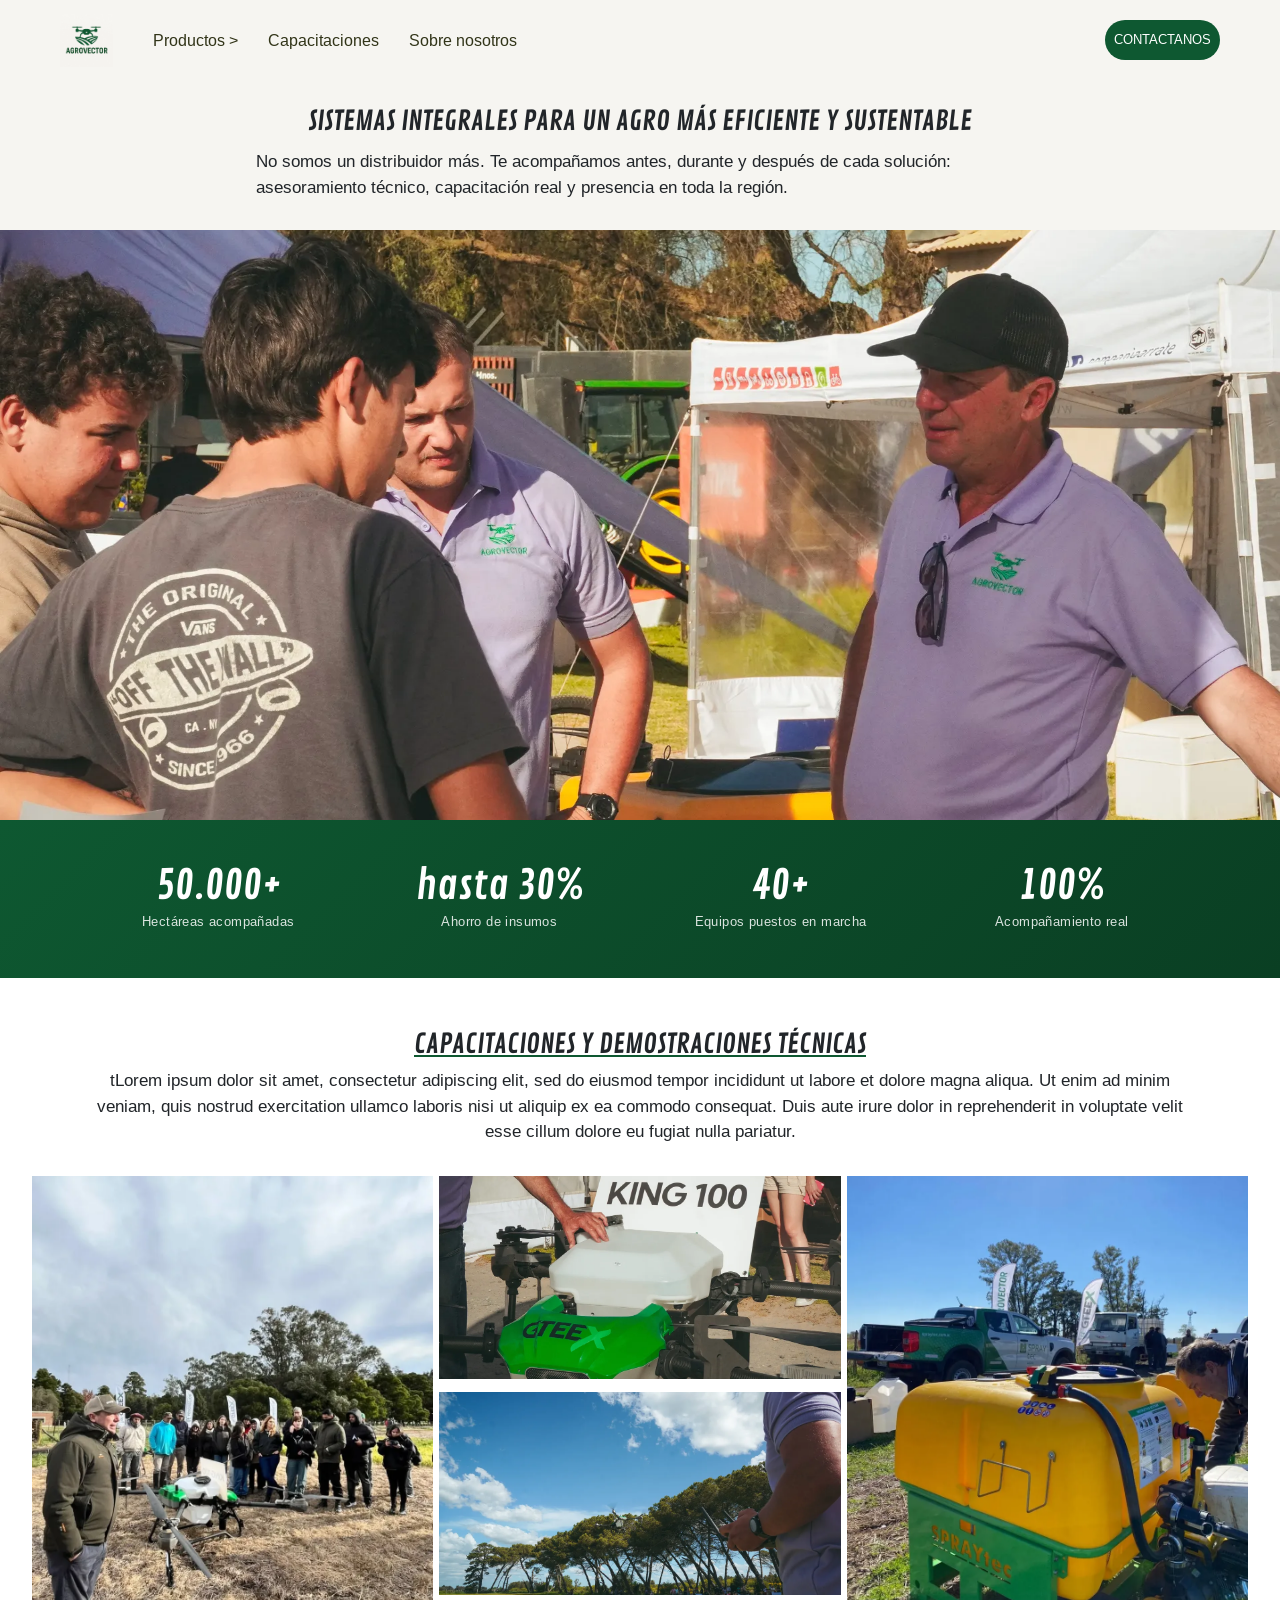
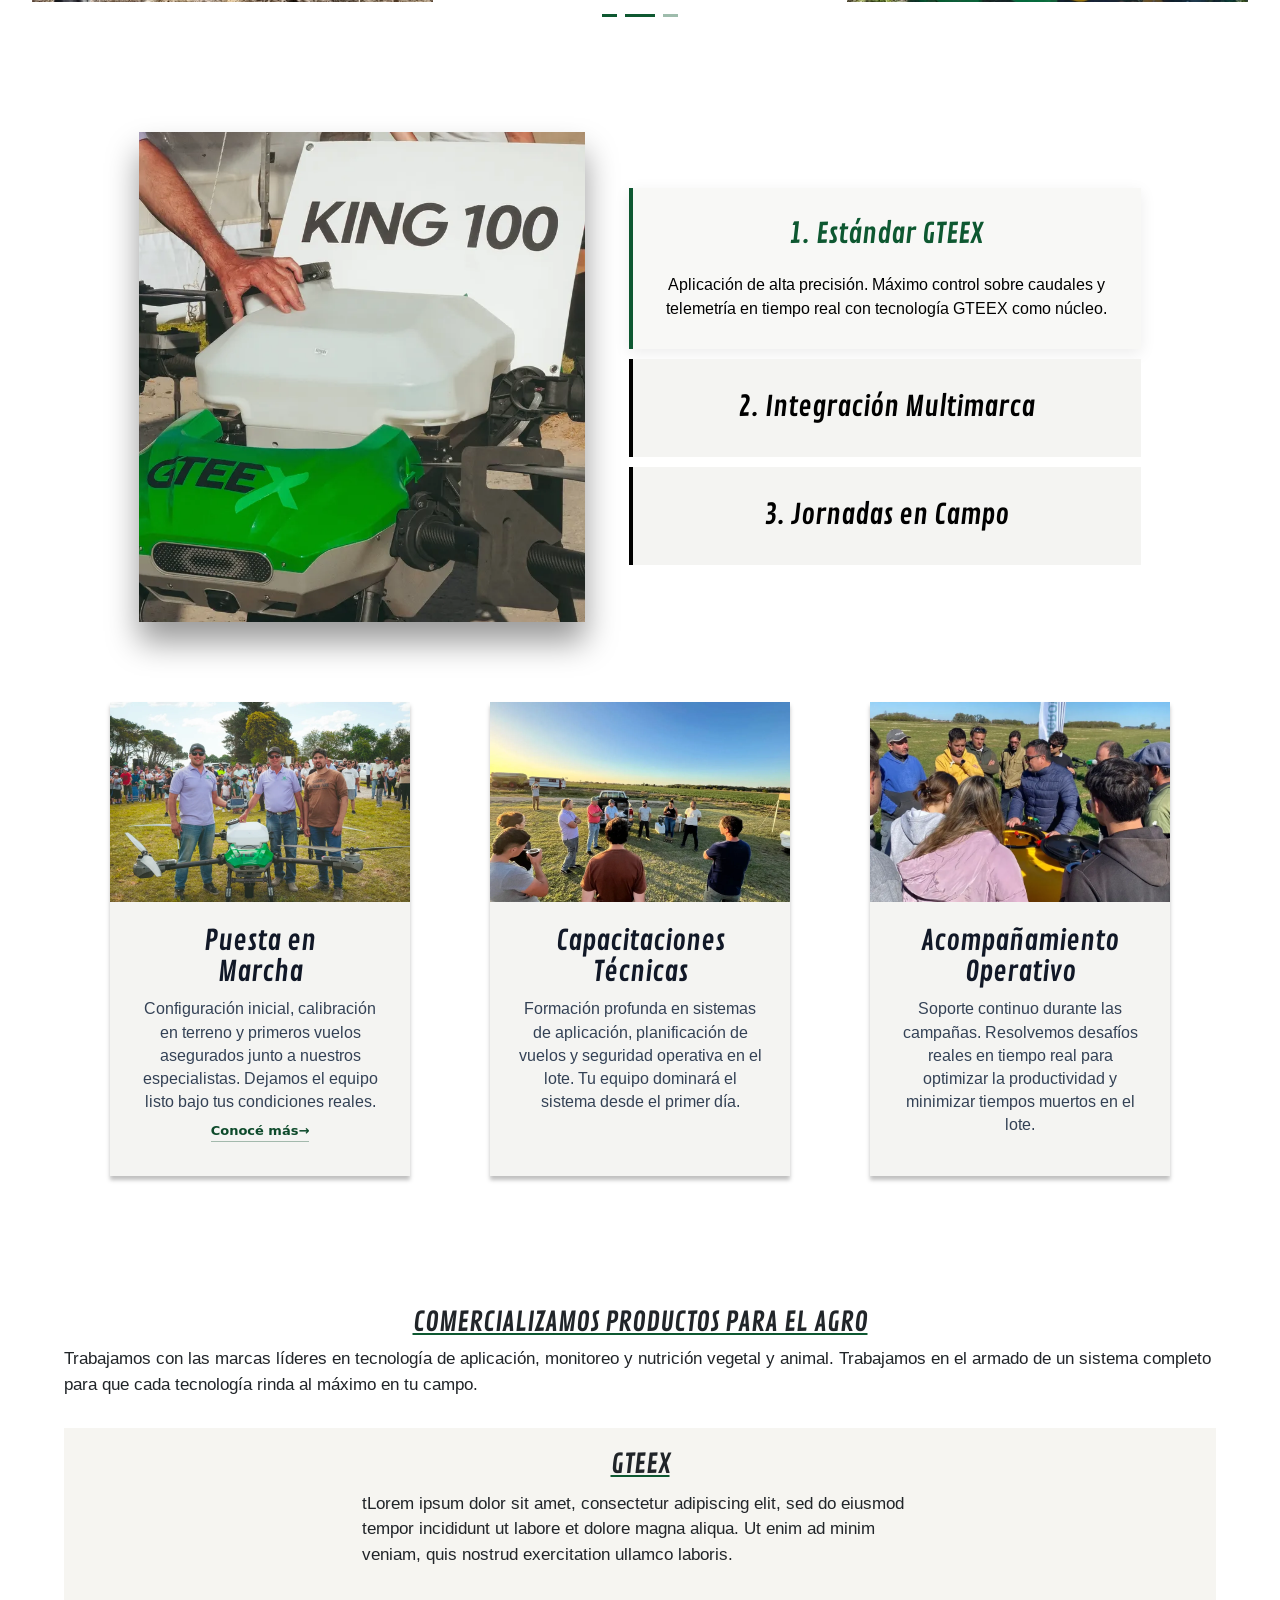
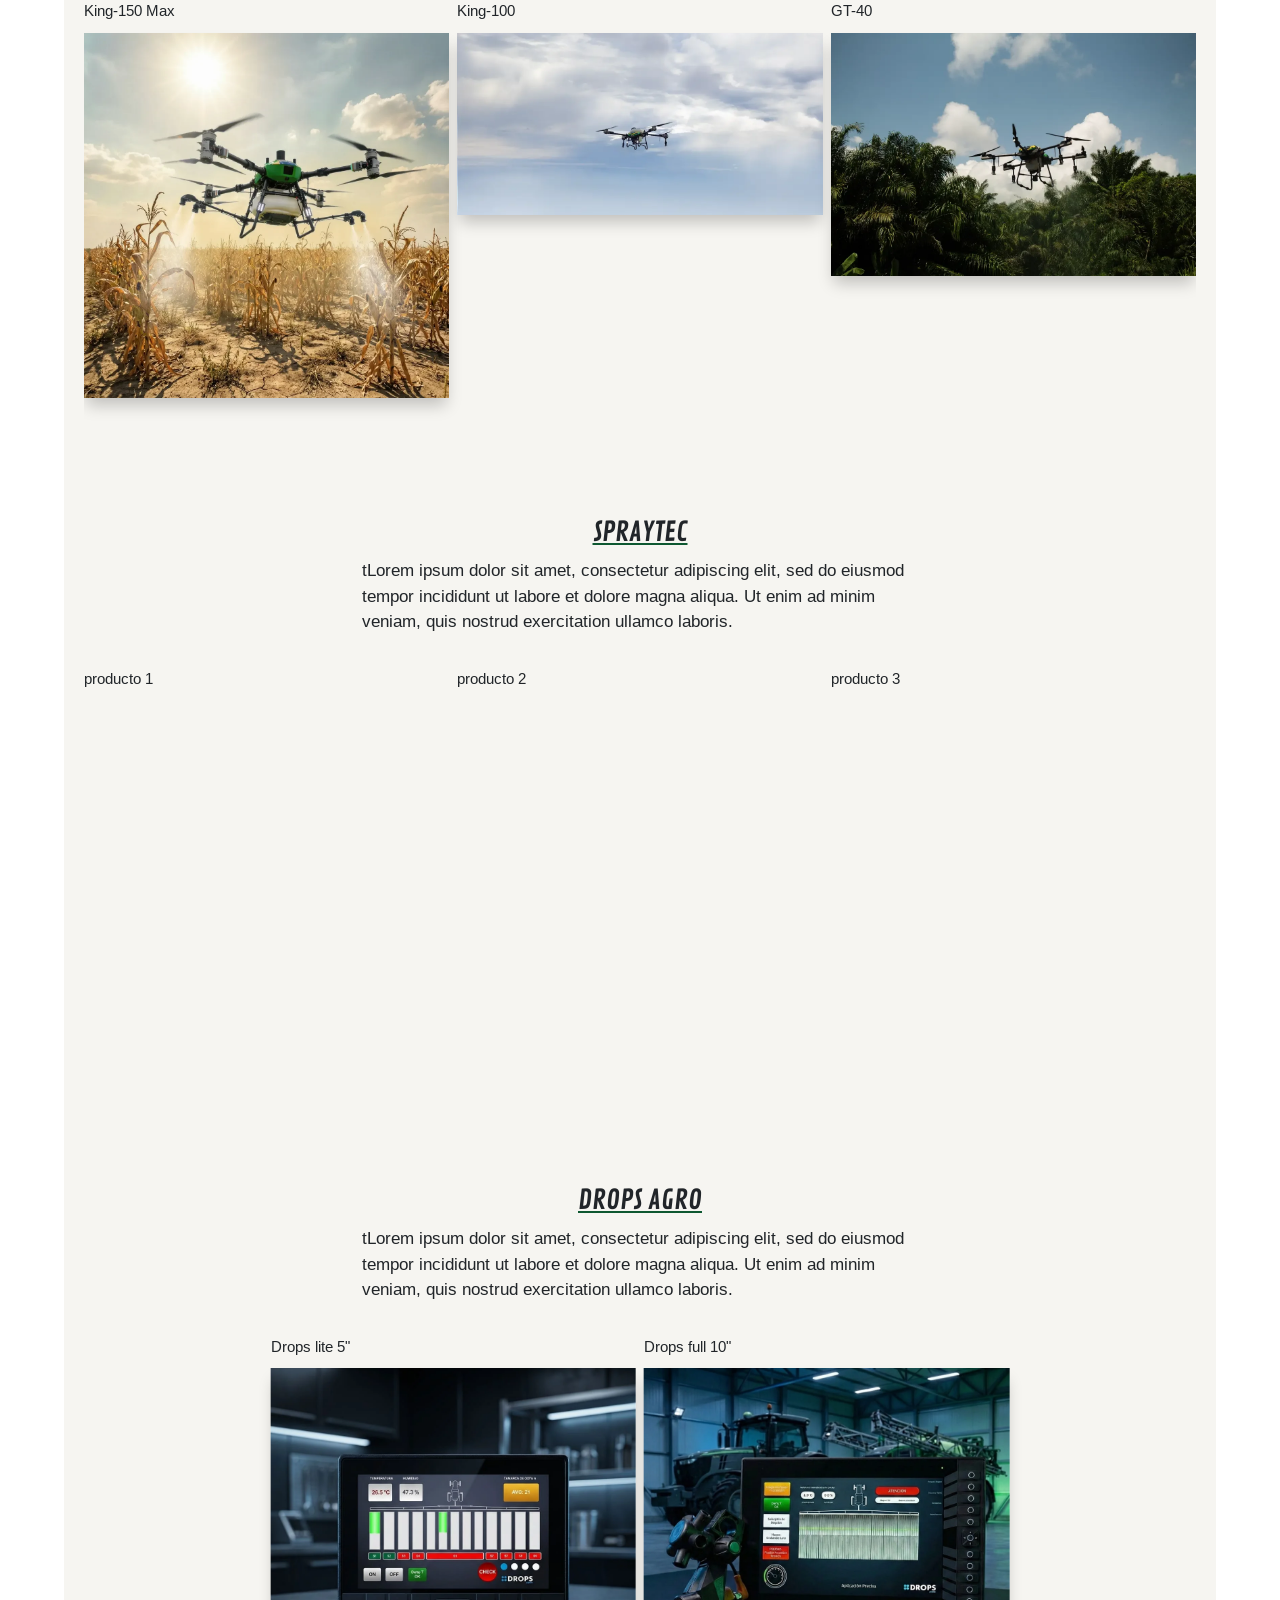
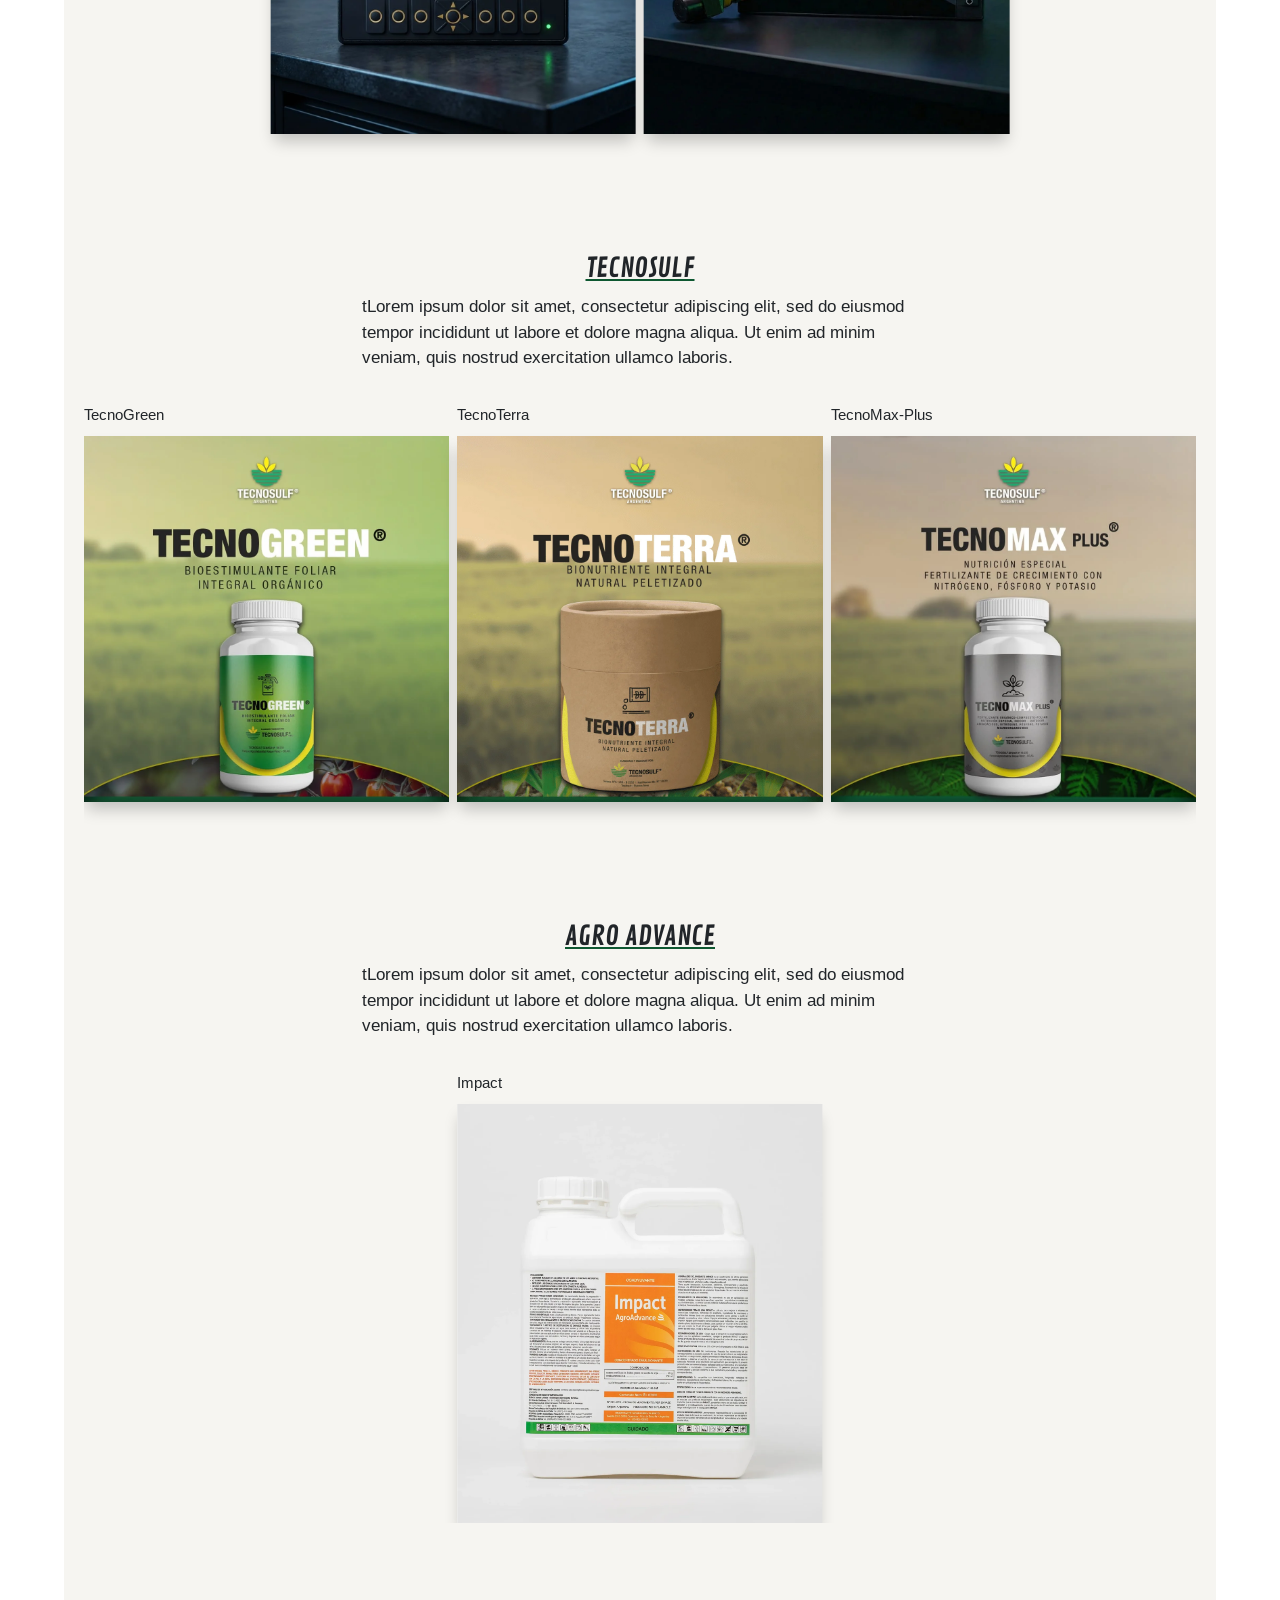
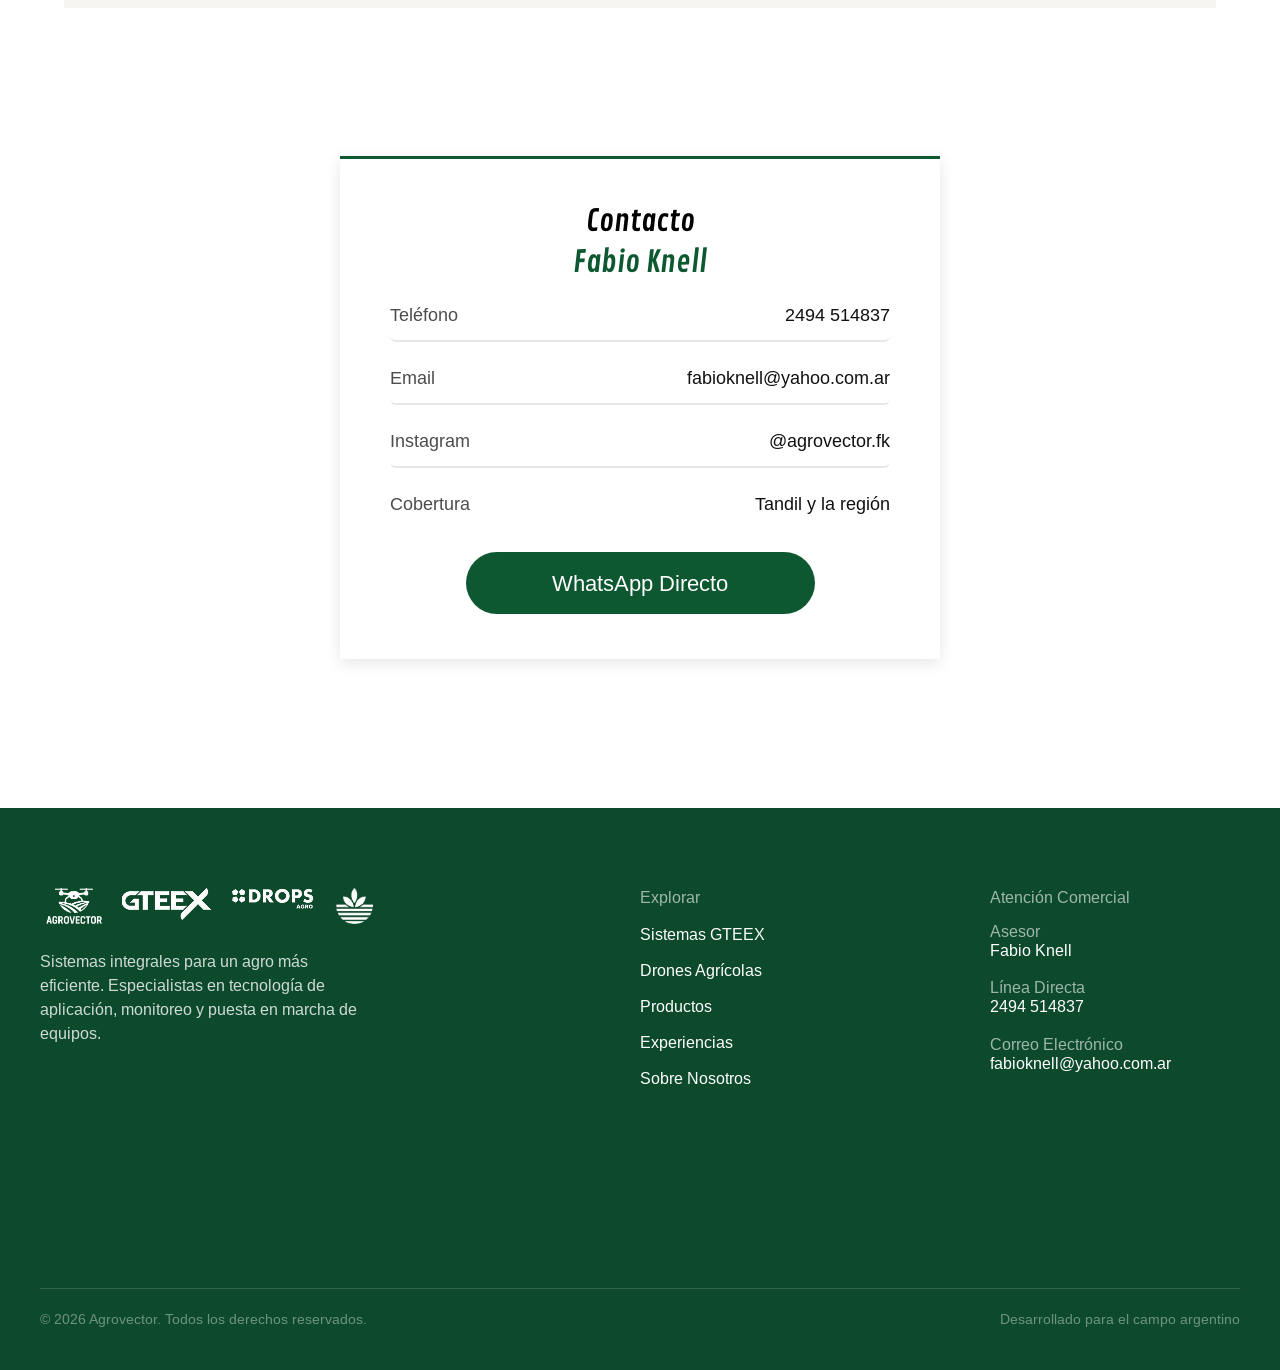
==== index.html @ 7a3d3acf "agrego estadisticas en el main y boton para volver hacia el principio" ====
<!DOCTYPE html>
<html lang="es">
<head>
    <meta charset="UTF-8">
    <meta name="viewport" content="width=device-width, initial-scale=1.0">
    <title>Agrovector | Sistemas integrales para el agro — Tandil</title>
    <meta name="description" content="Agrovector: sistemas integrales para un agro más eficiente. Tecnología de aplicación, monitoreo, capacitaciones y puesta en marcha. Tandil y la región.">
    <meta property="og:title" content="Agrovector | Sistemas integrales para el agro">
    <meta property="og:description" content="Tecnología de aplicación, monitoreo, capacitaciones y puesta en marcha de equipos. Tandil y la región.">
    <meta property="og:type" content="website">
    <meta property="og:url" content="https://agrovector.com.ar/">
    <meta property="og:image" content="https://agrovector.com.ar/assets/img/og-logo.webp">
    <meta property="og:locale" content="es_AR">
    <meta name="theme-color" content="#0E5831">
    <link rel="icon" type="image/x-icon" href="assets/img/favicon.ico">
    <link rel="apple-touch-icon" href="assets/img/apple-touch-icon.png">
    <script type="application/ld+json">
    {
      "@context": "https://schema.org",
      "@type": "LocalBusiness",
      "name": "Agrovector",
      "description": "Sistemas integrales para un agro más eficiente: tecnología de aplicación, monitoreo, capacitaciones y puesta en marcha de equipos.",
      "telephone": "+54 2494 514837",
      "email": "fabioknell@yahoo.com.ar",
      "areaServed": "Tandil y la región",
      "url": "https://agrovector.com.ar/",
      "image": "https://agrovector.com.ar/assets/img/og-logo.webp",
      "sameAs": ["https://www.instagram.com/agrovector.fk"]
    }
    </script>
    <link rel="preconnect" href="https://fonts.googleapis.com">
    <link rel="preconnect" href="https://fonts.gstatic.com" crossorigin="anonymous">
    <link href="https://fonts.googleapis.com/css2?family=Arimo:wght@400;600;700&family=Contrail+One&display=swap" rel="stylesheet">
    <link href="https://cdn.jsdelivr.net/npm/bootstrap@5.3.8/dist/css/bootstrap.min.css" rel="stylesheet" integrity="sha384-sRIl4kxILFvY47J16cr9ZwB07vP4J8+LH7qKQnuqkuIAvNWLzeN8tE5YBujZqJLB" crossorigin="anonymous">
    <link rel="stylesheet" href="https://cdn.jsdelivr.net/npm/swiper@11/swiper-bundle.min.css" />
    <link rel="stylesheet" href="assets/css/style.css">
    <link rel="preload" as="image" href="assets/img/hero-dron-campo.webp">
</head>
<body>
    <div class="main-container">
        <header>
            <nav class="navbar">
                <button class="menu-desplegable" aria-label="Abrir menú" aria-expanded="false">
                    ☰
                </button>

                <div class="logo">
                    <img class="logo" src="assets/img/logo-agrovector.webp"  alt="Logo Agrovector">
                </div>
             
                <ul class="nav-links">
                
                    <img class="logo" src="assets/img/logo-agrovector.webp" alt="Logo Agrovector">
                    
                    <li class="item-submenu">
                        <a href="#all-products" class="link-toggle">Productos <span class="chevron">&gt;</span></a>
                        
                        <ul class="submenu">
                            <li><a href="#gteex">GTEEX</a></li>
                            <li><a href="#spraytec">SPRAYTEC</a></li>
                            <li><a href="#dropsagro">DROPSAGRO</a></li>
                            <li><a href="#tecnosulf">TECNOSULF</a></li>
                            <li><a href="#agroadvance">AGROADVANCE</a></li>
                        </ul>
                    </li>

                    <li><a href="#capacitaciones">Capacitaciones</a></li>
                    <li><a href="#sobre-nosotros">Sobre nosotros</a></li>

                    <button class="mobile-contact-btn"><a href="#contacto">CONTACTANOS</a></button>
                </ul>

                <button class="desktop-contact-btn"><a href="#contacto">CONTACTANOS</a></button>
            </nav>
        </header>
        <div class="main-info-container">
            <div class="main-text-container">
                <h1>SISTEMAS INTEGRALES PARA UN AGRO MÁS EFICIENTE Y SUSTENTABLE</h1>
                <p>No somos un distribuidor más. Te acompañamos antes, durante
                    y después de cada solución: asesoramiento técnico,
                    capacitación real y presencia en toda la región.
                </p>
            </div>
            <div class="main-img-container">
                
                <img src="assets/img/hero-dron-campo.webp" fetchpriority="high"  alt="Tecnología de aplicación Agrovector en el campo">
            </div>
        </div>

        <!-- SECCION ESTADISTICAS -->
        <div class="stats-section">
            <div class="stat-item">
                <span class="stat-numero" data-contador="50000" data-sufijo="+">0</span>
                <span class="stat-label">Hectáreas acompañadas</span>
            </div>
            <div class="stat-item">
                <span class="stat-numero" data-contador="30" data-prefijo="hasta " data-sufijo="%">0</span>
                <span class="stat-label">Ahorro de insumos</span>
            </div>
            <div class="stat-item">
                <span class="stat-numero" data-contador="40" data-sufijo="+">0</span>
                <span class="stat-label">Equipos puestos en marcha</span>
            </div>
            <div class="stat-item">
                <span class="stat-numero" data-contador="100" data-sufijo="%">0</span>
                <span class="stat-label">Acompañamiento real</span>
            </div>
        </div>

        <div id="capacitaciones" class="capacitaciones-container">
            <div class="capacitaciones-text-container">
                <h2 class="underline">CAPACITACIONES Y DEMOSTRACIONES TÉCNICAS</h2>
                <p>
                    tLorem ipsum dolor sit amet, consectetur adipiscing
                    elit, sed do eiusmod tempor incididunt
                    ut labore et dolore magna aliqua.
                    Ut enim ad minim veniam, quis nostrud exercitation
                    ullamco laboris nisi ut aliquip ex ea commodo
                    consequat. Duis aute irure dolor in reprehenderit in
                    voluptate velit esse cillum dolore eu fugiat nulla
                    pariatur.
                </p>
            </div>
            <div class="carrousel-img-container swiper">
                <div class="swiper-wrapper">
                    <div class="swiper-slide" id="slide1">
                        <img class="big-img1" src="assets/img/capacitaciones/capacitacion-01.webp" loading="lazy" alt="Capacitación Agrovector — foto 1">
                        <img class="small-img1" src="assets/img/capacitaciones/capacitacion-02.webp" loading="lazy" alt="Capacitación Agrovector — foto 2">
                        <img class="small-img2" src="assets/img/capacitaciones/capacitacion-03.webp" loading="lazy" alt="Capacitación Agrovector — foto 3">
                        <img class="big-img2" src="assets/img/capacitaciones/capacitacion-04.webp" loading="lazy" alt="Capacitación Agrovector — foto 4">
                    </div>
                    <div class="swiper-slide" id="slide2">
                        <img class="big-img1" src="assets/img/capacitaciones/capacitacion-05.webp" loading="lazy" alt="Capacitación Agrovector — foto 5">
                        <img class="small-img1" src="assets/img/capacitaciones/capacitacion-06.webp" loading="lazy" alt="Capacitación Agrovector — foto 6">
                        <img class="small-img2" src="assets/img/capacitaciones/capacitacion-07.webp" loading="lazy" alt="Capacitación Agrovector — foto 7">
                        <img class="big-img2" src="assets/img/capacitaciones/capacitacion-08.webp" loading="lazy" alt="Capacitación Agrovector — foto 8">
                    </div>
                    <div class="swiper-slide" id="slide3">
                        <img class="big-img1" src="assets/img/capacitaciones/capacitacion-13.webp" loading="lazy" alt="Capacitación Agrovector — foto 13">
                        <img class="small-img1" src="assets/img/galeria-09.webp" loading="lazy" alt="galeria 09">
                        <img class="small-img2" src="assets/img/capacitaciones/capacitacion-11.webp" loading="lazy" alt="Capacitación Agrovector — foto 9">
                        <img class="big-img2" src="assets/img/capacitaciones/capacitacion-12.webp" loading="lazy" alt="Capacitación Agrovector — foto 10">
                    </div>
                </div>

                <div class="swiper-pagination"></div>
            </div>
        </div>

 <!-- SECCION  INTERACTIVA  -->

</div>
    <div class="interactive-container">
        
        <div class="image-showcase">
            <img src="assets/img/capacitaciones/capacitacion-06.webp" loading="lazy" alt="GTEEX" class="showcase-img active" id="img-0">
            <img src="assets/img/capacitaciones/integracion-multimarca.webp" loading="lazy" alt="Multimarca" class="showcase-img" id="img-1">
            <img src="assets/img/capacitaciones/capacitacion-07.webp" loading="lazy" alt="Capacitación" class="showcase-img" id="img-2">
        </div>

        <div class="content-list">
            
            <div class="list-item active" data-index="0">
                <h3>1. Estándar GTEEX</h3>
                <p>Aplicación de alta precisión. Máximo control sobre caudales y telemetría en tiempo real con tecnología GTEEX como núcleo.</p>
            </div>
            
            <div class="list-item" data-index="1">
                <h3>2. Integración Multimarca</h3>
                <p>Nuestra metodología es extensible. Optimizamos y ponemos en marcha los equipos que ya forman parte de tu inventario agrícola.</p>
            </div>
            
            <div class="list-item" data-index="2">
                <h3>3. Jornadas en Campo</h3>
                <p>Entrenamiento operativo in-situ. Preparamos a tu equipo en planificación de misiones y protocolos de seguridad.</p>
            </div>
            
        </div>
    </div>


 <!-- SECCION  SERVICIOS CARDS -->
<div class="servicios-wrapper">
    <div class="slider-container">
        
        <div class="slider-track" id="track">
            
            <article class="card-servicio">
                <div class="card-img-wrapper">
                    <img src="assets/img/capacitaciones/capacitacion-03.webp" loading="lazy"alt="Puesta en Marcha">
                </div>
                <div class="card-body">
                    <h3>Puesta en<br>Marcha</h3>
                    <p>Configuración inicial, calibración en terreno y primeros vuelos asegurados junto a nuestros especialistas. Dejamos el equipo listo bajo tus condiciones reales.</p>
                    <a href="resultados.html" class="mas-info">Conocé más</a>
                </div>
            </article>

            <article class="card-servicio">
                <div class="card-img-wrapper">
                    <img src="assets/img/capacitaciones/capacitacion-11.webp" loading="lazy" alt="Capacitaciones Técnicas">
                </div>
                <div class="card-body">
                    <h3>Capacitaciones<br>Técnicas</h3>
                    <p>Formación profunda en sistemas de aplicación, planificación de vuelos y seguridad operativa en el lote. Tu equipo dominará el sistema desde el primer día.</p>
                    <a href="resultados.html" class="mas-info mas-info--placeholder" aria-hidden="true" tabindex="-1">&nbsp;</a>
                </div>
            </article>

            <article class="card-servicio">
                <div class="card-img-wrapper">
                    <img src="assets/img/capacitaciones/acompanamiento-operativo.webp" loading="lazy" alt="Acompañamiento Operativo">
                </div>
                <div class="card-body">
                    <h3>Acompañamiento<br>Operativo</h3>
                    <p>Soporte continuo durante las campañas. Resolvemos desafíos reales en tiempo real para optimizar la productividad y minimizar tiempos muertos en el lote.</p>
                    <a href="resultados.html" class="mas-info mas-info--placeholder" aria-hidden="true" tabindex="-1">&nbsp;</a>
                </div>
            </article>

        </div>
    </div>

    
    <div class="slider-controls">
        <button class="slider-btn btn-prev" aria-label="Anterior">
         
            <svg width="10" height="16" viewBox="0 0 10 16" fill="none" xmlns="http://www.w3.org/2000/svg">
                <path d="M8.5 15L1.5 8L8.5 1" stroke="currentColor" stroke-width="2.5" stroke-linecap="round" stroke-linejoin="round"/>
            </svg>
        </button>
        
        <div class="slider-pagination">
            <span class="dot active" data-index="0"></span>
            <span class="dot" data-index="1"></span>
            <span class="dot" data-index="2"></span>
        </div>

        <button class="slider-btn btn-next" aria-label="Siguiente">
            
            <svg width="10" height="16" viewBox="0 0 10 16" fill="none" xmlns="http://www.w3.org/2000/svg">
                <path d="M1.5 1L8.5 8L1.5 15" stroke="currentColor" stroke-width="2.5" stroke-linecap="round" stroke-linejoin="round"/>
            </svg>
        </button>
    </div>
</div>

 <!-- SECCION  PRODUCTOS -->
        <div id="all-products" class="products-container">
            <div class="products-main-text">
                <h2 class="underline">COMERCIALIZAMOS PRODUCTOS PARA EL AGRO</h2>
                <p>
                    Trabajamos con las marcas líderes en tecnología de aplicación, monitoreo y nutrición vegetal y animal. 
                    Trabajamos en el armado de un sistema completo para que cada tecnología rinda al máximo en tu campo.
                </p>
            </div>
            <div class="products-main-info">
    
                    <!-- GTEEX -->
                    <div class="product-info" id="gteex">
                        <div class="brand-text">
                            <h2 class="underline">GTEEX</h2>
                            <p>
                                tLorem ipsum dolor sit amet, consectetur adipiscing elit, 
                                sed do eiusmod tempor incididunt ut labore et dolore magna aliqua. 
                                Ut enim ad minim veniam, quis nostrud exercitation ullamco laboris.
                            </p>
                        </div>

                        <!-- Agregamos "swiper" al contenedor principal -->
                        <div class="productos-grid swiper">
                            <!-- Capa OBLIGATORIA de Swiper -->
                            <div class="swiper-wrapper">
                                <!-- Agregamos "swiper-slide" a cada item tuyo -->
                                <div class="producto-item swiper-slide">
                                    <span class="product-name">King-150 Max</span>
                                    <img src="assets/img/king-150-max.webp" loading="lazy" alt="King 150 Max">
                                </div>
                                <div class="producto-item swiper-slide">
                                    <span class="product-name">King-100</span>
                                    <img src="assets/img/king-100.webp" loading="lazy" alt="King 100">
                                </div>
                                <div class="producto-item swiper-slide">
                                    <span class="product-name">GT-40</span>
                                    <img src="assets/img/gteex-gt40.webp" loading="lazy"  alt="GT 40">
                                </div>
                            </div>
                        </div>
                    </div>

                    <!-- SPRAYTEC -->
                    <div class="product-info" id="spraytec">
                        <div class="brand-text">
                            <h2 class="underline">SPRAYTEC</h2>
                            <p>
                                tLorem ipsum dolor sit amet, consectetur adipiscing elit, 
                                sed do eiusmod tempor incididunt ut labore et dolore magna aliqua. 
                                Ut enim ad minim veniam, quis nostrud exercitation ullamco laboris.
                            </p>
                        </div>

                        <div class="productos-grid swiper">
                            <div class="swiper-wrapper">
                                <div class="producto-item swiper-slide">
                                    <span class="product-name">producto 1</span>
                                    <img src="" loading="lazy" alt="">
                                </div>
                                <div class="producto-item swiper-slide">
                                    <span class="product-name">producto 2</span>
                                    <img src="" loading="lazy"  alt="">
                                </div>
                                <div class="producto-item swiper-slide">
                                    <span class="product-name">producto 3</span>
                                    <img src="" loading="lazy" alt="">
                                </div>
                            </div>
                        </div>
                    </div>

                    <!-- DROPS AGRO -->
                    <div class="product-info" id="dropsagro">
                        <div class="brand-text">
                            <h2 class="underline">DROPS AGRO</h2>
                            <p>
                                tLorem ipsum dolor sit amet, consectetur adipiscing elit, 
                                sed do eiusmod tempor incididunt ut labore et dolore magna aliqua. 
                                Ut enim ad minim veniam, quis nostrud exercitation ullamco laboris.
                            </p>
                        </div>

                        <div class="productos-grid swiper">
                            <div class="swiper-wrapper">
                                <div class="producto-item swiper-slide">
                                    <span class="product-name">Drops lite 5"</span>
                                    <img src="assets/img/drops-lite.webp" loading="lazy" alt="Dron Drops lite 5 pulgadas">
                                </div>
                                <div class="producto-item swiper-slide">
                                    <span class="product-name">Drops full 10"</span>
                                    <img src="assets/img/drops-full.webp" loading="lazy" alt="Dron Drops full 10 pulgadas">
                                </div>
                            </div>
                        </div>
                    </div>

                    <!-- TECNOSULF (Este al tener 5 se va a deslizar solo) -->
                    <div class="product-info" id="tecnosulf">
                        <div class="brand-text">
                            <h2 class="underline">TECNOSULF</h2>
                            <p>
                                tLorem ipsum dolor sit amet, consectetur adipiscing elit, 
                                sed do eiusmod tempor incididunt ut labore et dolore magna aliqua. 
                                Ut enim ad minim veniam, quis nostrud exercitation ullamco laboris.
                            </p>
                        </div>

                        <div class="productos-grid swiper">
                            <div class="swiper-wrapper">
                                <div class="producto-item swiper-slide">
                                    <span class="product-name">TecnoGreen</span>
                                    <img src="assets/img/tecno-green.webp" loading="lazy" alt="Producto TecnoGreen">
                                </div>
                                <div class="producto-item swiper-slide">
                                    <span class="product-name">TecnoTerra</span>
                                    <img src="assets/img/tecno-tierra.webp" loading="lazy" alt="Producto TecnoTerra">
                                </div>
                                <div class="producto-item swiper-slide">
                                    <span class="product-name">TecnoMax-Plus</span>
                                    <img src="assets/img/tecno-max-plus.webp" loading="lazy" alt="Producto TecnoMax Plus">
                                </div>
                                <div class="producto-item swiper-slide">
                                    <span class="product-name">TecnoPonia</span>
                                    <img src="assets/img/tecno-ponia.webp" loading="lazy" alt="Producto TecnoPonia">
                                </div>
                                <div class="producto-item swiper-slide">
                                    <span class="product-name">TecnoDiet</span>
                                    <img src="assets/img/tecno-diet.webp" loading="lazy" alt="Producto TecnoDiet">
                                </div>
                            </div>
                        </div>
                    </div>

                    <!-- AGRO ADVANCE -->
                    <div class="product-info" id="agroadvance">
                        <div class="brand-text">
                            <h2 class="underline">AGRO ADVANCE</h2>
                            <p>
                                tLorem ipsum dolor sit amet, consectetur adipiscing elit, 
                                sed do eiusmod tempor incididunt ut labore et dolore magna aliqua. 
                                Ut enim ad minim veniam, quis nostrud exercitation ullamco laboris.
                            </p>
                        </div>

                        <div class="productos-grid swiper">
                            <div class="swiper-wrapper">
                                <div class="producto-item swiper-slide">
                                    <span class="product-name">Impact</span>
                                    <img src="assets/img/dron-impacto.webp" loading="lazy" alt="Producto Impact">
                                </div>
                            </div>
                        </div>
                    </div>
                </div>
            </div>
        </div>

    </div>

 <!-- SECCION  CONTACTO -->
<div class="contacto-wrapper" id="contacto">
    <article class="card-contacto">
        
        <!-- Encabezado -->
        <div class="contacto-header">
            <h2>Contacto</h2>
            <h3>Fabio Knell</h3>
        </div>

        <!-- Lista de datos -->
        <div class="contacto-body">
            <div class="contacto-row">
                <span class="contacto-label">Teléfono</span>
                <span class="contacto-valor">2494 514837</span>
            </div>
            
            <div class="contacto-row">
                <span class="contacto-label">Email</span>
                <span class="contacto-valor">fabioknell@yahoo.com.ar</span>
            </div>
            
            <div class="contacto-row">
                <span class="contacto-label">Instagram</span>
                <span class="contacto-valor">@agrovector.fk</span>
            </div>
            
            <div class="contacto-row">
                <span class="contacto-label">Cobertura</span>
                <span class="contacto-valor">Tandil y la región</span>
            </div>
        </div>

        <a href="https://wa.me/5492494514837?text=Hola%20Fabio,%20me%20comunico%20desde%20la%20web%20para%20hacer%20una%20consulta." 
           target="_blank" 
           rel="noopener noreferrer" 
           class="btn-whatsapp">
           WhatsApp Directo
        </a>

    </article>
</div>

 <!-- SECCION FOOTER -->
<footer class="footer-profesional">
    <div class="footer-grid"> 
      
      <!-- Bloque 1: Marca Institucional -->
       <div class="footer-brand">
            
            <div class="brand-logos">
                <!-- Logos con sus clases individuales -->
                <img src="assets/img/logo-agrovector-blanco.webp" alt="Agrovector" class="logo-principal">
                <a href="https://gteex.com.ar" target="_blank" rel="noopener noreferrer" aria-label="Sitio web de GTEEX">
                    <img src="assets/img/logo-gteex.webp" loading="lazy" alt="GTEEX" class="logo-gteex">
                </a>
                <a href="https://www.drops-agro.com/" target="_blank" rel="noopener noreferrer" aria-label="Sitio web de Drops Agro">
                    <img src="assets/img/logo-drops.webp" loading="lazy" alt="Drops Agro" class="logo-drops">
                </a>
                <a href="https://tecnosulfargentina.com/" target="_blank" rel="noopener noreferrer" aria-label="Sitio web de Tecnosulf">
                    <img src="assets/img/logo-tecnosulf.webp" loading="lazy" alt="Logo Hoja" class="logo-hoja">
                </a>
            </div>

            <p>Sistemas integrales para un agro más eficiente. Especialistas en tecnología de aplicación, monitoreo y puesta en marcha de equipos.</p>
        </div>

        <!-- Bloque 2: Navegación -->
        <div class="footer-col">
            <h4>Explorar</h4>
            <ul>
                <li><a href="#">Sistemas GTEEX</a></li>
                <li><a href="#">Drones Agrícolas</a></li>
                <li><a href="#">Productos</a></li>
                <li><a href="#">Experiencias</a></li>
                <li><a href="#">Sobre Nosotros</a></li>
            </ul>
        </div>

        <!-- Bloque 3: Contacto -->
        <div class="footer-col">
            <h4>Atención Comercial</h4>
            
            <div class="contacto-info">
                <div class="contacto-item">
                    <span class="label">Asesor</span>
                    <span class="valor">Fabio Knell</span>
                </div>
                <div class="contacto-item">
                    <span class="label">Línea Directa</span>
                    <span class="valor">2494 514837</span>
                </div>
                <div class="contacto-item">
                    <span class="label">Correo Electrónico</span>
                    <a href="mailto:fabioknell@yahoo.com.ar" class="contacto-link">fabioknell@yahoo.com.ar</a>
                </div>
            </div>
        </div>

    </div>
    
    <div class="footer-bottom">
        <span>© 2026 Agrovector. Todos los derechos reservados.</span>
        <span>Desarrollado para el campo argentino</span>
    </div>
</footer>

    <script src="https://cdn.jsdelivr.net/npm/swiper@11/swiper-bundle.min.js" defer></script>
    <script src="assets/js/main.js" defer></script>

    <button class="volver-arriba" id="volver-arriba" aria-label="Volver arriba">
        <svg width="18" height="18" viewBox="0 0 24 24" fill="none" stroke="currentColor" stroke-width="2.5" stroke-linecap="round" stroke-linejoin="round"><path d="m18 15-6-6-6 6"/></svg>
    </button>
</body>
</html>
---- assets/css/style.css ----
* {
    box-sizing: border-box;
}
body{
    text-align: left;
    margin: 0%;
}
html{
    scroll-behavior: smooth;
    scroll-padding-top: 80px;
}
header {
    position: sticky;
    top: 0;                  /* Lo suelda al techo de la pantalla */
    z-index: 1000;           /* Asegura que siempre esté por encima de las fotos al scrollear */
    background-color: #F6F5F1; /* Fondo blanco para que no se mezclen las letras */
    transition: all 0.3s ease-in-out;
}
.hidden-header{
    transform: translateY(-100%);
}
.logo{
    width: 53px;
}
.navbar {
    position: relative;
    display: flex;
    justify-content: space-between; /* Logo a la izq, hamburguesa a la der */
    align-items: center;
    padding: 0px 20px 0px 20px;
}
/* Ocultamos los links sueltos en el celular */
.nav-links {
    height: auto;
    display: none; 
}
.nav-links.activo {
    display: flex;
    flex-direction: column;
    background-color: #F6F5F1;
    position: absolute;
    top: 100%;
    left: 0;
    padding-top: 10px;
    padding-left: 20px;
    padding-right: 20px;
    padding-bottom: 30px; /* Le da un poco de aire debajo del botón CONTACTANOS */
}
.nav-links.activo li {
    padding-bottom: 10px;
    list-style: none;
}

.nav-links.activo li a {
    text-decoration: none;
    font-family: 'Arimo', sans-serif;
    font-size: 18px;
}
.submenu {
    display: none;
    flex-direction: column;
    padding: 0;
    margin-top: 15px;
    background-color: #F6F5F1;
    width: 100%;
}
.submenu li {
    padding: 12px 0;
}
.submenu li a {
    font-size: 16px;
    color: #313418;
}
/* Esta clase se la agregará el JS cuando toquen la palabra "productos" */
.item-submenu.abierto .submenu {
    display: flex;
}
.mobile-contact-btn{
    display: block;
    background-color: #0E5831;
    color: white;
    font-family: 'Arimo', sans-serif;
    font-size: 13px;
    width: 110px; 
    height: 34px;
    border: none;
    border-radius: 30px; 
    cursor: pointer;
    transition: transform 0.2s ease, box-shadow 0.2s ease;
}
.mobile-contact-btn:hover{
    transform: translateY(-2px);
    box-shadow: 0px 6px 10px rgba(14, 88, 49, 0.5);
}
/* Ocultamos el botón verde en el celular */
.desktop-contact-btn {
    display: none;
}
/* Estilo para que la hamburguesa se vea bien */
.menu-desplegable {
    background: none;
    border: none;
    font-size: 24px;
    color: black;
    cursor: pointer;
}

a {
    color: #313418;
}
h1, h2{
    font-size: 20px;
    font-family: 'Contrail One', display;
}
p{
    font-size: 15px;
    font-family: 'Arimo', display;
}
.main-info-container{
    width: 100%;
    margin: 0%;
}
.main-text-container {
    background-color: #F6F5F1;
    width: 100%;
    padding: 24px 16px 10px 16px; /* Achicamos el de abajo a 16px */
    box-sizing: border-box;
}
.main-text-container h1{
    margin-bottom: 12px;
    text-align: center;
    white-space: inherit;
}
.main-text-container p{
    margin-bottom: 5px;
}
.main-img-container {
    position: relative; 
    width: 100%;
}
button a{
    text-decoration: none;
    color: white;
    font-family: 'Arimo', sans-serif;
}
/* 2. Estilos visuales del botón para TODO tamaño de pantalla */
.btn-conoce-mas {
    display: block;
    background-color: #0E5831;
    width: 110px; 
    height: 34px;
    border: none;
    border-radius: 30px; 
    font-size: 13px;
    /* Lo posicionamos flotando sobre la imagen */
    position: absolute;
    top: 15px;    /* Un poco menos de margen que en la PC */
    right: 15px;  /* Pegadito a la derecha */
    z-index: 10;
    white-space: nowrap;
    transition: transform 0.2s ease, box-shadow 0.2s ease;
}
.btn-conoce-mas:hover{
    transform: translateY(-2px);
    box-shadow: 0px 6px 10px rgba(14, 88, 49, 0.5);
}
.main-img-container img {
    width: 100%;       /* Tope máximo: el ancho de la pantalla */
    height: 369px;     /* La altura que querés en el diseño */
    object-fit: cover; /* Recorta los bordes de la foto sin deformarla */
    display: block;    /* Saca un espacio fantasma de 4px que suele quedar abajo de las fotos */
}

/*CAPACITACIONES*/
.capacitaciones-container{
    margin: 0%;
    padding-top: 50px;
}
.capacitaciones-text-container {
    width: 87%;
    margin: 0 auto;
    padding-bottom: 15px; /* Un poco de aire antes de que arranque el carrusel */
}
.capacitaciones-text-container {
    text-align: center;
}
.underline{
    text-decoration: underline;
    text-decoration-color: #0E5831;
}
/*carrousel fotos capacitaciones*/
.carrousel-img-container {
    width: 95%;          /* Lo achicamos para que mida exactamente igual que tu texto */
    margin: 0 auto;      /* Lo centramos para que los márgenes coincidan */
    padding-bottom: 30px; /* Mantenemos el espacio de los puntitos */
}
/* Le das un alto fijo al contenedor de la grilla en mobile */
.swiper-slide {
  display: grid;
  grid-template-columns: 1fr 1fr 1fr;
  grid-template-rows: 1fr 1fr;
  gap: 6px;
  height: 173px; /* Ajustás esta altura general y el grid escala las fotos solo */
}
.swiper-slide img {
  width: 100%;
  height: 100%;
  object-fit: cover;
}
.swiper-slide .big-img1 {
  grid-column: 1;
  grid-row: 1 / 3; /* Ocupa columna 1 completa (alto total) */
}
.swiper-slide .small-img1 {
  grid-column: 2;
  grid-row: 1;     /* Columna centro, arriba */
}
.swiper-slide .small-img2 {
  grid-column: 2;
  grid-row: 2;    /* Columna centro, abajo */
}
.swiper-slide .big-img2 {
  grid-column: 3;
  grid-row: 1 / 3; /* Ocupa columna 3 completa (alto total) */
}
.swiper-slide .big-img1, 
.swiper-slide .big-img2{
    height: 173px;
}
.swiper-slide .small-img1,
.swiper-slide .small-img2{
    height: 80px;
}
.swiper-pagination-bullet {
    width: 15px;
    height: 3px;
    border-radius: 0px;
    background-color: #0E5831;
    opacity: 0.4;
    margin: 0 6px ;
    transition: all 0.3s ease;  /* Animación suave cuando cambia de slide */
}
.swiper-pagination-bullet-active {
    width: 30px;
    background-color: #0E5831;
    opacity: 1;
}

/*PRODUCTOS*/
.products-container{
    padding-top: 50px;
}
.products-main-info {
    background-color: #F6F5F1;
    width: 90%;
    margin: 0 auto; /* Esto lo centra perfecto alineado con el texto de arriba */
    height: auto;
    padding: 20px; /* Espacio interno para que las marcas no toquen los bordes */
}
.products-main-text {
    width: 90%;
    margin: 0 auto;
    padding-bottom: 15px; /* Un poco de aire antes de la caja de marcas */
}
.products-main-text h1,
.products-main-text h2{
    text-align: center;
}
/* Centra el contenedor para que quede angosto al medio */
.brand-text {
    width: 85%;
    margin: 0 auto;
    text-align: left; /* Las letras se quedan a la izquierda */
    margin-bottom: 23px; /* Espacio antes de los productos */
}
/* Centra el H1 específicamente (como en tu diseño) */
.brand-text h1,
.brand-text h2 {
    text-align: center;
    margin: 0 0 10px 0;
}

/* =========================================
   CARRUSEL DE PRODUCTOS (.productos-grid)
   ========================================= */

/* Como Swiper se encarga de ponerlos en fila, no usamos display: grid; */
.productos-grid {
    width: 100%;
    margin-bottom: 15px;
    padding-bottom: 25px;
    padding-top: 10px;
}

.producto-item img {
    width: 100%;
    height: auto; /* Mantiene tu tamaño original */
    object-fit: cover;
    box-shadow: 0px 10px 15px -3px rgba(0, 0, 0, 0.22);
    
    transition: transform 0.3s ease, box-shadow 0.3s ease;
}

/* 3. El efecto al pasar el cursor */
.producto-item img:hover {
    transform: translateY(-6px);
    box-shadow: 0px 16px 22px -4px rgba(0, 0, 0, 0.30);
}
.producto-item {
    display: flex;
    flex-direction: column;
}
.product-name {
    text-align: left;
    font-size: 13px;
    font-family: 'Arimo', sans-serif;
    margin-bottom: 4px;
    display: block; /* Para que baje la imagen */
}



/* ========================================= */
/* SECCIÓN 3 (MOBILE FIRST)          */
/* ========================================= */

.interactive-container {
    margin-top: 50px;
    width: 100%;
    display: grid;
    grid-template-columns: 1fr; 
    gap: 20px;
    padding: 0 20px; 
}
.image-showcase {
    position: relative;
    height: 280px; 
    width: 100%; 
    margin: 0 auto; 
    overflow: hidden;
    box-shadow: 0px 20px 30px 0px rgba(0, 0, 0, 0.4);
}
.showcase-img {
    position: absolute;
    inset: 0;
    width: 100%;
    height: 100%;
    object-fit: cover;
    opacity: 0;
    transition: opacity 0.4s ease-in-out, transform 0.8s ease-out;
    transform: scale(1.05);
}
.showcase-img.active {
    opacity: 1;
    transform: scale(1);
}
.content-list { 
    display: flex; 
    flex-direction: column; 
    gap: 10px; 
}
.list-item {
    padding: 15px 15px 15px 19px; 
    border-left: 4px solid #000000;
    cursor: pointer;
    transition: all 0.3s ease;
    -webkit-tap-highlight-color: transparent; 
}
.list-item h3 { 
    margin: 0 0 5px 0; 
    color: #000000; 
    transition: color 0.3s; 
    font-family: 'Contrail One', display;
    font-weight: 400; 
    font-size: 20px; 
}
.list-item p { 
    margin: 0; 
    color: #000000; 
    line-height: 1.5; 
    max-height: 0; 
    overflow: hidden; 
    opacity: 0; 
    transition: all 0.3s ease; 
    font-family: 'Arimo', sans-serif;
    font-weight: 400; 
    font-size: 14px; 
}
.list-item:hover, .list-item.active {
    border-left-color: #0E5831;
    background-color: #F6F5F1;
}
.list-item:hover h3, .list-item.active h3 { 
    color: #0E5831; 
}
.list-item:hover p, .list-item.active p { 
    max-height: 120px; 
    opacity: 1; 
    margin-top: 10px; 
    color: #000000; 
}

/* ========================================= */
/* SECCIÓN SERVICIOS (MOBILE FIRST)          */
/* ========================================= */
.servicios-wrapper {
    width: 100%;
    margin: 0;
    padding: 40px 15px; 
    display: flex;
    flex-direction: column;
    align-items: center; 
}
.slider-container {
    width: 300px; 
    max-width: 100%;
    position: relative; 
    height: 474px;     
    margin: 0; 
}
.slider-controls {
    display: flex;
    align-items: center;
    justify-content: space-between;
    width: 300px; 
    max-width: 100%; 
    height: 82px;     
    margin: 15px 0 0 0; 
}
.card-servicio {
    position: absolute;
    inset: 0;
    width: 100%;
    height: 100%;
    background-color: #f4f4f2;
    display: flex;
    flex-direction: column;
    opacity: 0;
    visibility: hidden;
    transition: opacity 0.4s ease-in-out, visibility 0.4s ease-in-out;
    box-shadow: 0px 4px 4px rgba(0, 0, 0, 0.25);
}
.card-servicio.active-card {
    opacity: 1;
    visibility: visible;
}
.card-img-wrapper {
    width: 100%;
    height: 200px; 
    overflow: hidden;
    flex-shrink: 0; /* la foto nunca se encoge: las 3 cards quedan alineadas */
}
.card-img-wrapper img {
    width: 100%;
    height: 100%;
    object-fit: cover;
}
.card-body {
    padding: 24px 25px 6px 25px;
    display: flex;
    flex-direction: column;
    align-items: center; 
    text-align: center;
}
.card-body h3 {
    font-family: 'Contrail One', display;
    font-size: 24px;
    font-weight: 400;
    color: #111827;
    margin: 0 0 10px 0;
    line-height: 1.1;
}
.card-body p {
    font-family: 'Arimo', sans-serif;
    font-size: 14px;
    color: #334155;
    line-height: 1.55;
    margin: 0;
}
/* Link "Conocé más" en su propia línea, debajo del párrafo:
   verde, negrita, subrayado sutil y flecha que se desliza al hover */
.mas-info {
    display: inline-block;
    margin-top: 8px;
    color: #0d4a2b;
    font-weight: 600;
    font-size: 13px;
    text-decoration: none;
    border-bottom: 1.5px solid rgba(13, 74, 43, 0.35);
    transition: border-color 0.2s ease, color 0.2s ease;
    white-space: nowrap;
}
.mas-info::after {
    content: ' →';
    display: inline-block;
    transition: transform 0.2s ease;
}
.mas-info:hover {
    color: #0e5831;
    border-bottom-color: #0e5831;
}
.mas-info:hover::after {
    transform: translateX(3px);
}
/* Espacio invisible reservado en las otras cards (mismo alto que el link) */
.mas-info--placeholder {
    visibility: hidden;
    pointer-events: none;
}
.slider-btn {
    width: 59px;      
    height: 38px;     
    border-radius: 20px; 
    display: flex;
    justify-content: center;
    align-items: center;
    cursor: pointer;
    transition: all 0.2s ease;
}
.btn-prev {
    background-color: #ffffff;
    border: 2px solid #0d4a2b;
    color: #0d4a2b;
}
.btn-next {
    background-color: #0d4a2b;
    border: 2px solid #0d4a2b;
    color: #ffffff;
}
.btn-prev:active, .btn-next:active {
    transform: scale(0.95);
}
.slider-pagination {
    display: flex;
    gap: 6px;
    align-items: center;
}
.dot {
    width: 19px; 
    height: 2px; 
    background-color: rgba(13, 74, 43, 0.3); 
    transition: background-color 0.3s ease, height 0.3s ease;
}
.dot.active {
    background-color: #0d4a2b; 
    height: 3px; 
}

/* ========================================= */
/* SECCIÓN CONTACTO (MOBILE FIRST)           */
/* ========================================= */
.contacto-wrapper {
    width: 100%;
    display: flex;
    justify-content: center;
    padding: 60px 15px; 
    background-image: url('../img/hero-fondo-campo.webp');
    background-size: cover; 
    background-position: center;
    background-repeat: no-repeat;
    background-attachment: fixed; 
}
.card-contacto {
    width: 100%;
    max-width: 334px; 
    min-height: 309px;
    background-color: #ffffff;
    border: none;
    border-top: 1px solid #0E5831; 
    box-shadow: 0px 4px 15px rgba(0, 0, 0, 0.1); 
    padding: 25px 20px;
    display: flex;
    flex-direction: column;
    justify-content: space-between; 
}
.contacto-header {
    text-align: center;
    margin-bottom: 20px;
}
.contacto-header h2 {
    font-family: 'Contrail One', display;
    font-size: 20px;
    color: #000000;
    margin: 0;
}
.contacto-header h3 {
    font-family: 'Contrail One', display;
    font-size: 20px; 
    color: #0E5831; 
    margin: 5px 0 0 0;
    font-weight: 400;
}
.contacto-body {
    display: flex;
    flex-direction: column;
    gap: 15px; 
    margin-bottom: 25px;
}
.contacto-row {
    display: flex;
    justify-content: space-between;
    align-items: center;
    border-bottom: 1px solid #E5E7EB; 
    padding-bottom: 8px;
    border-radius: 6px;
}
.contacto-row:last-child {
    border-bottom: none;
    padding-bottom: 0;
}
.contacto-label {
    font-family: 'Arimo', sans-serif;
    font-size: 14px;
    color: rgba(0, 0, 0, 0.7); 
}
.contacto-valor {
    font-family: 'Arimo', sans-serif;
    font-size: 14px;
    color: #111111; 
}
.btn-whatsapp {
    display: flex;
    justify-content: center;
    align-items: center;
    background-color: #0E5831;
    color: #ffffff;
    font-family: 'Arimo', sans-serif;
    font-size: 11px; 
    text-decoration: none;
    padding: 10px 25px;
    border-radius: 25px;
    margin: 0 auto; 
    width: fit-content;
    transition: transform 0.2s ease, box-shadow 0.2s ease;
}
.btn-whatsapp:hover {
    transform: translateY(-2px);
    box-shadow: 0px 6px 10px rgba(14, 88, 49, 0.5);
}
.btn-whatsapp:active {
    transform: translateY(0);
}

/* ====================== */
/* ESTILOS DEL FOOTER     */
/* ====================== */
.footer-profesional {
    background-color: #0d4a2b;
    color: #ffffff;
    font-family: 'Arimo', sans-serif;
    padding: 60px 20px 30px; 
    width: 100%;
}
.footer-grid {
    display: flex;
    flex-direction: column;
    gap: 40px; 
    width: 100%;
    margin: 0 auto;
}
.footer-brand {
    display: flex;
    flex-direction: column;
}
.logo-text {
    font-family: 'Contrail One', display;
    font-size: 32px;
    margin: 0 0 10px 0;
    font-style: italic;
    font-weight: 400;
}
.brand-logos {
    display: flex;
    flex-direction: row;
    align-items: flex-start;
    flex-wrap: wrap;
    gap: 20px;
    margin-bottom: 25px;
}
.logo-principal {
    width: auto;
    height: 30px;
    object-fit: contain;
    object-position: left;
}
.brand-logos a {
    display: inline-flex;
    align-items: center;
    text-decoration: none;
}
.brand-logos a img {
    transition: opacity 0.2s ease, transform 0.2s ease;
}
.brand-logos a:hover img {
    opacity: 0.85;
    transform: scale(1.06);
}
.brand-logo-sinlink {
    cursor: default;
}
.brand-logo-sinlink:hover img {
    opacity: 1;
    transform: none;
}
.logo-gteex {
    width: 75px;
    height: 26px;
    object-fit: contain;
    object-position: left;
}
.logo-drops {
    width: 75px;
    height: 20px; 
    object-fit: contain;
    object-position: left;
}
.logo-hoja {
    width: auto;
    height: 30px;
    object-fit: contain;
    object-position: left;
}
.footer-brand p {
    color: rgba(255, 255, 255, 0.8);
    font-size: 16px; 
    line-height: 1.5;
    margin: 0;
    max-width: 290px; 
}
.footer-col ul {
    list-style: none;
    padding: 0;
    margin: 0;
    display: flex;
    flex-direction: column;
    gap: 12px;
}
.contacto-info {
    display: flex;
    flex-direction: column;
    gap: 18px; 
}
.contacto-item {
    display: flex;
    flex-direction: column;
    gap: 0; 
}
.footer-col h4,
.contacto-item span.label {
    font-family: 'Arimo', sans-serif;
    font-size: 16px;
    color: rgba(255, 255, 255, 0.6); 
    font-weight: 400;
    margin: 0 0 15px 0;
    line-height: 1.2;
}
.contacto-item span.label {
    margin: 0;
}
.footer-col a,
.contacto-item span.valor, 
.contacto-item a.contacto-link {
    font-family: 'Arimo', sans-serif;
    font-size: 16px;
    color: #ffffff;
    text-decoration: none;
    transition: color 0.2s;
    line-height: 1.2;
}
.footer-col a:hover,
.contacto-item a.contacto-link:hover {
    color: rgba(255, 255, 255, 0.7);
    transition: color 0.3s ease, transform 0.3s ease;
}
.footer-bottom {
    margin: 40px auto 0;
    display: flex;
    flex-direction: column;
    text-align: center;
    gap: 10px;
    font-size: 14px;
    color: rgba(255, 255, 255, 0.4);
    width: 100%;
    max-width: 1040px; 
    border-top: 1px solid rgba(255, 255, 255, 0.15);
    padding-top: 20px;
}


/* ====================== */
/*   ESTILOS RESULTADOS   */
/* ====================== */
.resultados-container {
     max-width: 1200px;
     margin: 40px auto;
     padding: 0 20px;
}
        .resultados-header {
            display: flex;
            justify-content: space-between;
            align-items: center;
            flex-wrap: wrap;
            gap: 20px;
            margin-bottom: 30px;
        }
        .btn-volver {
            display: inline-flex;
            align-items: center;
            gap: 8px;
            color: #333;
            text-decoration: none;
            font-weight: 600;
            font-size: 1rem;
            transition: color 0.2s ease;
        }
        .btn-volver:hover {
            text-decoration: underline;
        }
        .btn-descargar {
            padding: 12px 24px;
            text-decoration: none;
            display: inline-flex;
            align-items: center;
            color: #ffffff;
            background-color: #0E5831;
            border: none;
            border-radius: 30px; 
            font-size: 13px;
            top: 15px;    
            right: 15px;
            transition: all 0.3s ease;
        }
        .btn-descargar:hover {
            background-color: #218838;
            color: #ffffff;
        }
        /* Contenedor responsivo para el PDF */
        .pdf-viewer-container {
            width: 100%;
            height: 80vh;
            min-height: 600px;
            background-color: #f4f4f4;
            border-radius: 8px;
            box-shadow: 0 4px 15px rgba(0, 0, 0, 0.1);
            overflow: hidden;
        }
        .pdf-viewer-container object,
        .pdf-viewer-container iframe {
            width: 100%;
            height: 100%;
            border: none;
        }

/* ========================================= */
/* TABLETS (Desde 768px en adelante)         */
/* ========================================= */
@media (min-width: 768px) {
    .interactive-container {
        max-width: 700px; 
        margin: 0 auto; 
    }
    .image-showcase {
        height: 400px; 
    }
    .list-item h3 { 
        font-size: 28px; 
        margin: 0; 
    }
    .list-item.active h3 {
        margin-bottom: 10px; 
    }
    .list-item p {
        font-size: 16px;
    }
    .pdf-viewer-container {
        height: 65vh;
        min-height: 400px;
    }
}

/* ========================================= */
/* ESCRITORIO / PC (Desde 1024px en adelante)*/
/* ========================================= */
@media (min-width: 1024px) {
    /* Los cambios fuertes para monitores de PC van acá */
    .menu-desplegable {
        display: none;
    }
    /* 2. Le damos más aire a los bordes de la barra en monitores grandes */
    .navbar {
        padding: 0 60px;
        height: 80px;
        display: flex;
        justify-content: space-between;
        align-items: center;
    }
    /* 3. Mostramos los links y los ponemos en fila horizontal */
    .nav-links {
        display: flex;
        gap: 30px;
        list-style: none;
        margin-left: 40px;
        margin-right: auto;
        padding: 0;
        margin: 0 auto 0 40px;
        height: auto;
    }
    .nav-links .logo,
    .mobile-contact-btn{
        display: none;
    }
    /* Le damos el estilo a los textos del menú */
    .nav-links li a {
        text-decoration: none;
        font-family: 'Arimo', sans-serif;
    }
    .item-submenu {
        position: relative; /* Sirve de ancla para que el submenú caiga justo debajo */
    }
    .submenu {
        display: none; /* Aseguramos que siga oculto */
        position: absolute;
        top: 100%; /* Cae justo debajo de la barra */
        left: 50%;
        transform: translateX(-50%); /* Lo centra perfectamente con la palabra 'productos' */
        list-style: none;
        min-width: 200px;
        padding: 10px 0;
        margin-top: 0;
    }
    /* En la compu, el submenú aparece al pasar el MOUSE (hover), no hace falta hacer click */
    .item-submenu:hover .submenu {
        display: flex;
    }
    .submenu li {
        padding: 10px 20px;
        text-align: left;
    }
    .submenu li a:hover {
        color: #0E5831; /* Un verde más claro al pasar el mouse por las opciones */
    }
    /* 4. Mostramos el botón de CONTACTANOS y le damos estilo */
    .desktop-contact-btn {
        display: block;
        background-color: #0E5831;
        width: 115px; 
        height: 40px;
        border: none;
        border-radius: 30px; 
        cursor: pointer;
        transition: transform 0.2s ease, box-shadow 0.2s ease;
    }
    .desktop-contact-btn:hover{
        transform: translateY(-2px);
        box-shadow: 0px 6px 10px rgba(14, 88, 49, 0.5);
        cursor: pointer;
    }
    h1, h2{
        font-size: 27px;
    }
    p{
        font-size: 17px;
    }
    button{
        font-size: 13px;
    }
    .main-text-container {
        padding: 25px 20%; 
    }
    .main-text-container h1{
        text-align: center;
    }
    .btn-conoce-mas {
        display: none;
    }
    .main-img-container {
        position: relative;
        width: 100%;
    }
    .main-img-container img {
        height: 590px;
    }
    .swiper-slide{
        height: 426px;
    }
    .swiper-slide .big-img1, 
    .swiper-slide .big-img2{
        height: 426px;
    }
    .swiper-slide .small-img1,
    .swiper-slide .small-img2{
        height: 203px;
    }
    .brand-text {
        width: 50%; 
    }
    .product-name{
        font-size: 15px;
    }
    .productos-grid{
        margin-bottom: 65px;
    }

    /* seccion 3 */
  .interactive-container { 
        margin: 100px auto 0 auto;
        max-width: 1082px;
        grid-template-columns: 1fr 1.15fr; 
        gap: 44px; 
        align-items: center; 
        padding: 0 40px; 
    }
    .image-showcase { 
        height: 490px; 
        width: 100%;
        max-width: 490px;
        margin: 0; 
    }
    .content-list {
        height: 490px; 
        justify-content: center;
    }
    .list-item {
        height: 98px; 
        display: flex;
        flex-direction: column;
        justify-content: center;
        align-items: center;
        text-align: center;
        padding: 0 20px 0 19px; 
        background: #f4f4f2; 
    }
    .list-item.active {
        height: 161px;
        box-shadow: 0px 4px 15px rgba(0, 0, 0, 0.08); 
        background: #f8f8f6; 
    }
    /* seccion 3 cards */

    .servicios-wrapper {
        width: 100%;
        max-width: none; 
       padding: 80px 40px;
        align-items: center; 
    }
    .slider-container {
        width: 100%;
        max-width: 1060px; 
        margin: 0 auto;
        height: auto; 
    }
    .slider-track {
        display: flex;
        justify-content: space-between; 
        width: 100%;
        height: auto;
    }
    .card-servicio,
    .card-servicio.active-card {
        position: relative; 
        inset: auto;
        width: 300px;
        height: 474px;
        opacity: 1; 
        visibility: visible;
        transform: none; 
        transition: none; 
        box-shadow: 0px 4px 4px rgba(0, 0, 0, 0.25);
        transition: transform 0.3s ease, box-shadow 0.3s ease;
        cursor: pointer;
    }
    .card-servicio:hover {
        transform: translateY(-12px); 
        box-shadow: 0px 15px 35px rgba(0, 0, 0, 0.15); 
    }
    .card-img-wrapper img {
        transition: transform 0.4s ease;
    }
    .card-servicio:hover .card-img-wrapper img {
        transform: scale(1.06); 
    }
    .card-body h3 {
        font-size: 28px; 
    }
    .card-body p {
        font-size: 16px; 
        line-height: 1.45; 
    }
    .slider-controls {
        display: none; 
    }

    /*seccion contacto*/
    .contacto-wrapper {
        width: 100%;
        height: 800px; 
        margin: 0 auto; 
        padding: 0; 
        align-items: center; 
    }
    .card-contacto {
        max-width: 600px; 
        min-height: 450px;
        padding: 45px 50px;
        border-top: 3px solid #0E5831; 
    }
    .contacto-header h2 {
        font-size: 30px;
    }
    .contacto-header h3 {
        font-size: 30px;
    }
    .contacto-row {
        border-bottom: 2px solid #E5E7EB; 
        padding-bottom: 12px; 
    }
    .contacto-label, 
    .contacto-valor {
        font-size: 18px; 
    }
    .contacto-body {
        gap: 22px; 
        margin-bottom: 35px;
    }
    .btn-whatsapp {
        width: 349px; 
        height: 62px;
        padding: 0; 
        font-size: 22px; 
        border-radius: 31px; 
    }

    /*footer*/
    .footer-profesional {
        padding: 80px 40px 40px;
    }
    .footer-grid {
        max-width: 1280px; 
        min-height: 340px; 
        display: grid;
        grid-template-columns: 2fr 1fr 1fr; 
        gap: 100px; 
        align-content: start; 
        margin: 0 auto; 
    }
    .footer-brand p {
        max-width: 320px; 
    }
    .footer-bottom {
        flex-direction: row;
        justify-content: space-between;
        text-align: left;
        margin-top: 60px;
        max-width: 1280px; 
        margin-left: auto;
        margin-right: auto;
    }
    .logo-principal {
        height: 36px;
    }
    .logo-gteex {
        width: 89px;
        height: 32px;
    }
    .logo-drops {
        width: 84px;
        height: 22px;
    }
    .logo-hoja {
        width: auto;
        height: 36px;
    }
}


/* =========================================
   ANIMACIONES DEL MENÚ MÓVIL (solo <1024px)
   ========================================= */


.nav-links.activo {
    animation: menuAparecer 0.15s ease-out;
    transform-origin: top center;
}
@keyframes menuAparecer {
    from { opacity: 0; transform: translateY(-12px); }
    to   { opacity: 1; transform: translateY(0); }
}


.nav-links.activo li {
    animation: itemAparecer 0.12s ease-out backwards;
}
.nav-links.activo li:nth-child(2) { animation-delay: 0.03s; }
.nav-links.activo li:nth-child(3) { animation-delay: 0.06s; }
.nav-links.activo li:nth-child(4) { animation-delay: 0.09s; }
@keyframes itemAparecer {
    from { opacity: 0; transform: translateX(-10px); }
    to   { opacity: 1; transform: translateX(0); }
}


@media (max-width: 1023px) {
    .item-submenu.abierto .submenu {
        margin: 0 0 6px 0;
        padding: 0;
        width: auto;
        animation: submenuAbierto 0.12s ease-out;
    }
    .item-submenu.abierto .submenu li {
        padding: 8px 0 8px 24px;
    }
    .item-submenu.abierto .submenu li a {
        display: block;
        font-size: 15px;
    }
    .item-submenu.abierto .link-toggle {
        color: #0E5831;
        font-weight: 600;
    }
}
@keyframes submenuAbierto {
    from { opacity: 0; transform: translateY(-6px); }
    to   { opacity: 1; transform: translateY(0); }
}


.chevron {
    display: inline-block;
    transition: transform 0.15s ease;
}

.item-submenu.abierto .chevron {
    transform: rotate(90deg);
}

@media (hover: hover) {
    .item-submenu:hover .chevron {
        transform: rotate(90deg);
    }
}

/* ── SECCIÓN DE ESTADÍSTICAS ── */
.stats-section {
    background: linear-gradient(135deg, #0E5831 0%, #0a3f23 100%);
    color: #fff;
    display: grid;
    grid-template-columns: repeat(4, 1fr);
    gap: 24px;
    padding: 46px 7%;
    text-align: center;
}
.stat-item {
    display: flex;
    flex-direction: column;
    gap: 6px;
}
.stat-numero {
    font-family: 'Contrail One', display;
    font-size: 40px;
    line-height: 1;
    color: #ffffff;
}
.stat-label {
    font-family: 'Arimo', sans-serif;
    font-size: 13px;
    letter-spacing: 0.4px;
    color: rgba(255, 255, 255, 0.85);
}
@media (max-width: 1023px) {
    .stats-section {
        grid-template-columns: repeat(2, 1fr);
        gap: 28px;
    }
}
@media (max-width: 640px) {
    .stats-section {
        padding: 36px 5%;
        gap: 22px;
    }
    .stat-numero {
        font-size: 32px;
    }
}

/* ── BOTÓN VOLVER ARRIBA ── */
.volver-arriba {
    position: fixed;
    right: 26px;
    bottom: 92px;
    width: 46px;
    height: 46px;
    border-radius: 999px;
    background: #0E5831;
    color: #fff;
    border: none;
    cursor: pointer;
    display: flex;
    align-items: center;
    justify-content: center;
    box-shadow: 0 6px 18px rgba(14, 88, 49, 0.35);
    z-index: 999;
    opacity: 0;
    visibility: hidden;
    transform: translateY(10px);
    transition: opacity 0.3s ease, transform 0.3s ease, visibility 0.3s, background-color 0.2s ease;
}
.volver-arriba.visible {
    opacity: 1;
    visibility: visible;
    transform: translateY(0);
}
.volver-arriba:hover {
    background: #0a3f23;
}
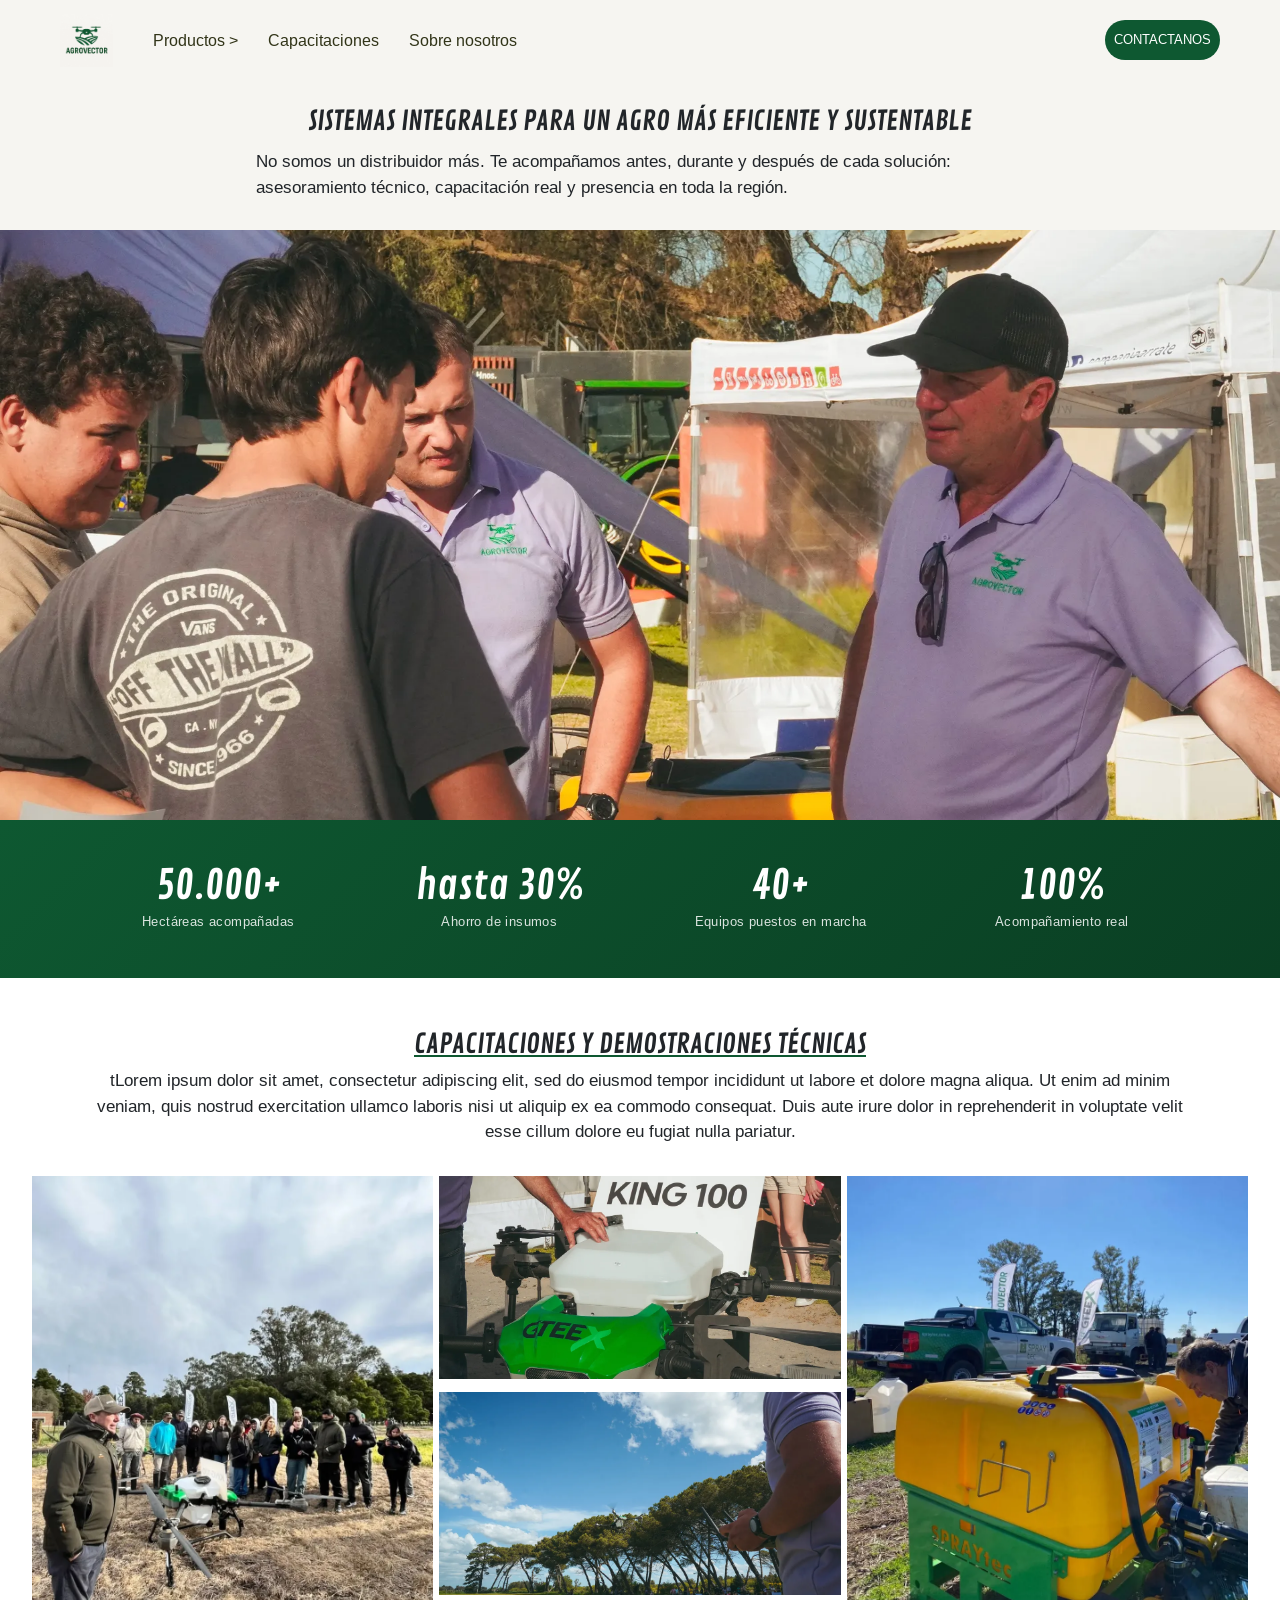
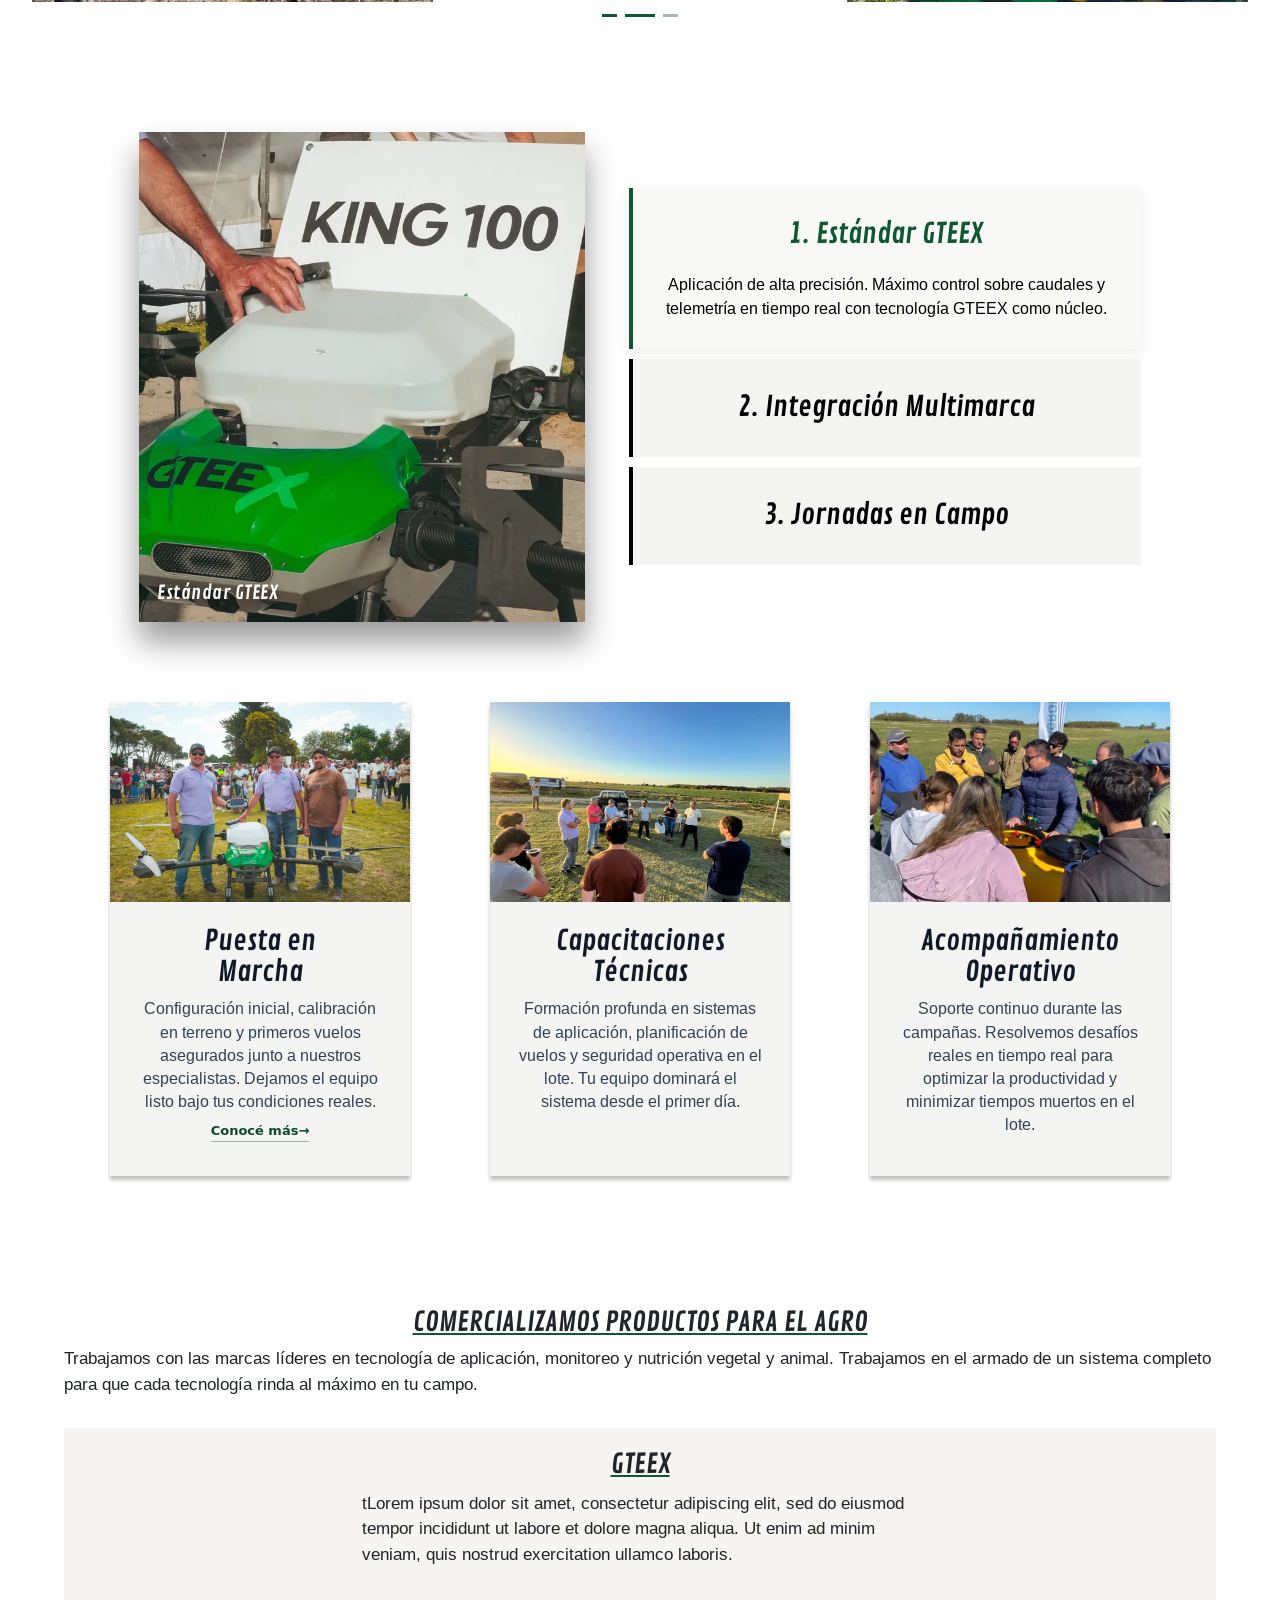
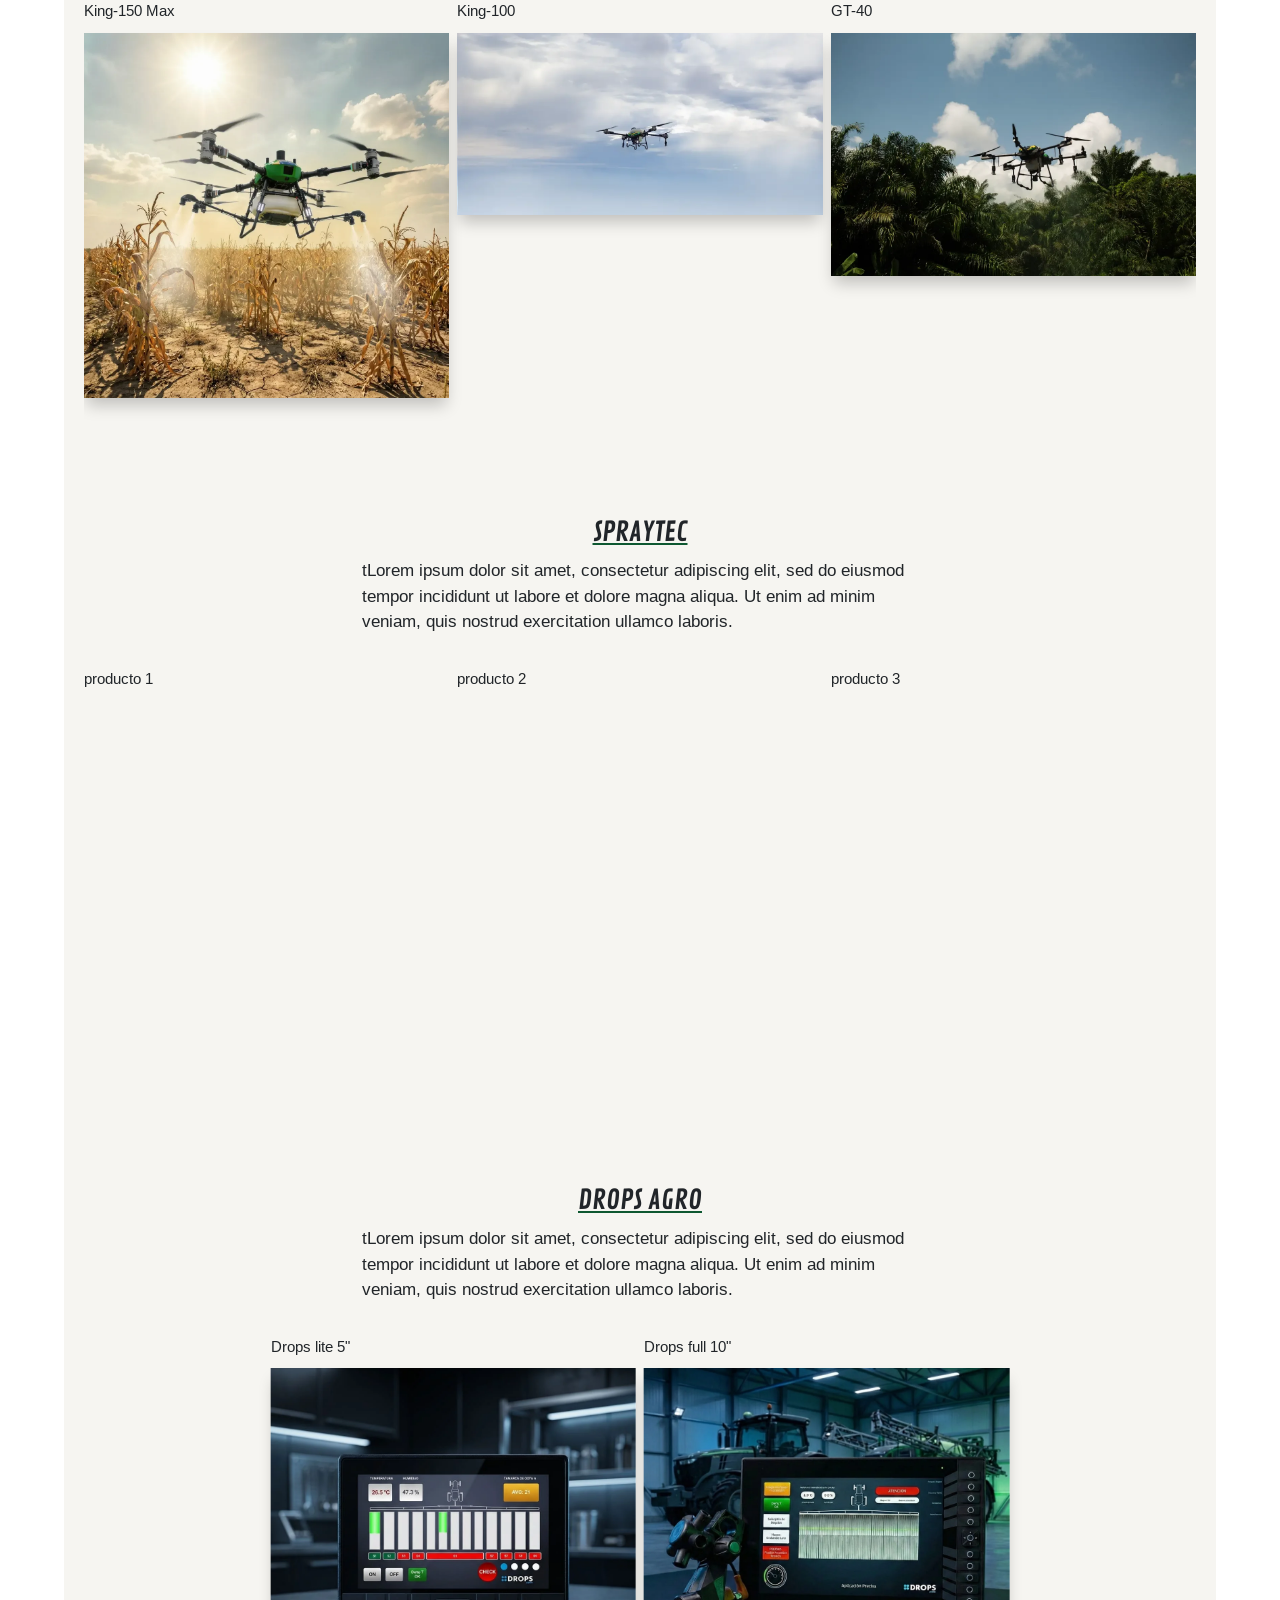
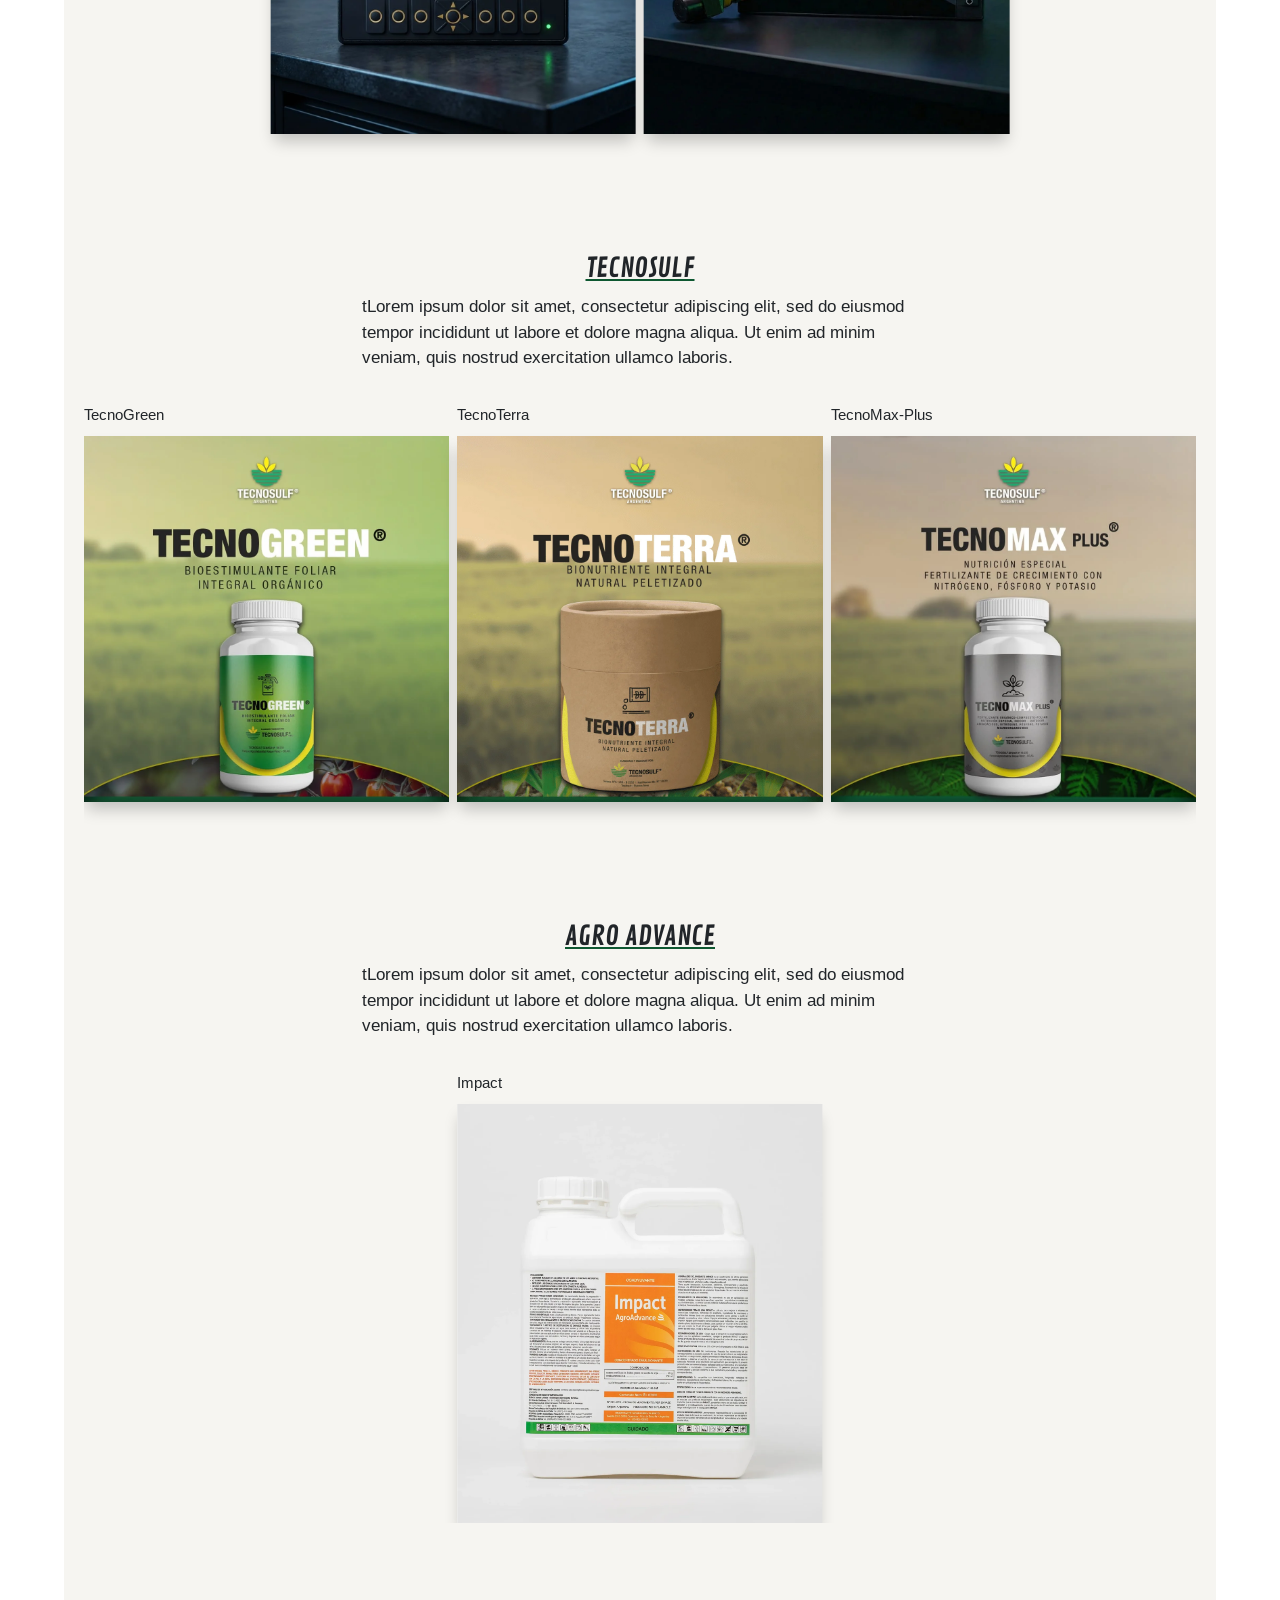
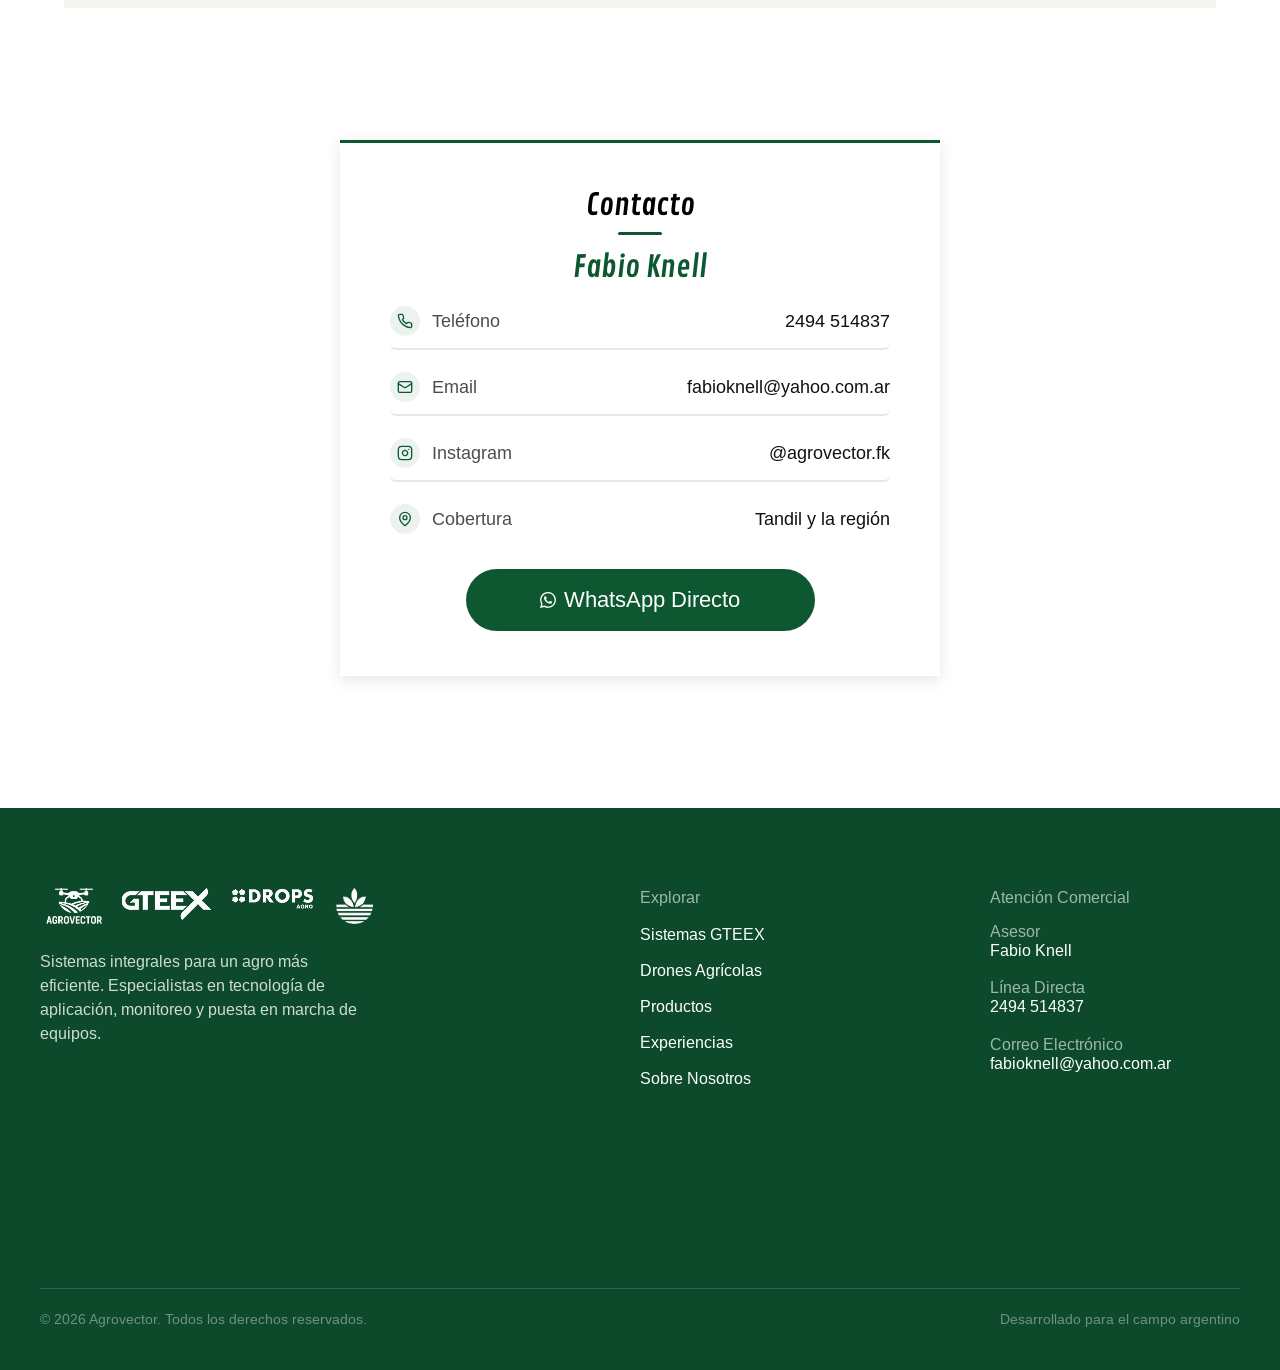
==== commit 9ea1aba6: "cambios" ====
--- a/index.html
+++ b/index.html
@@ -14,6 +14,23 @@
     <meta name="theme-color" content="#0E5831">
     <link rel="icon" type="image/x-icon" href="assets/img/favicon.ico">
     <link rel="apple-touch-icon" href="assets/img/apple-touch-icon.png">
+
+    <script>
+    (function () {
+        var link = document.querySelector('link[rel="icon"]');
+        if (!link) return;
+        var blanco = '[data-uri]';
+        var mq = window.matchMedia ? window.matchMedia('(prefers-color-scheme: dark)') : null;
+        function setFavicon() {
+            link.href = mq && mq.matches ? blanco : 'assets/img/favicon.ico';
+        }
+        setFavicon();
+        if (mq) {
+            if (mq.addEventListener) mq.addEventListener('change', setFavicon);
+            else if (mq.addListener) mq.addListener(setFavicon);
+        }
+    })();
+    </script>
     <script type="application/ld+json">
     {
       "@context": "https://schema.org",
@@ -37,6 +54,16 @@
     <link rel="preload" as="image" href="assets/img/hero-dron-campo.webp">
 </head>
 <body>
+    <!-- Barra de progreso de lectura (solo mobile) -->
+    <div class="barra-progreso" id="barra-progreso" aria-hidden="true"></div>
+    <!-- Preloader de entrada (se quita solo al cargar) -->
+    <div class="preloader" id="preloader" aria-hidden="true">
+        <div class="preloader-logo">
+            <img src="assets/img/logo-agrovector-blanco.webp" alt="">
+        </div>
+        <div class="preloader-barra"><span></span></div>
+    </div>
+
     <div class="main-container">
         <header>
             <nav class="navbar">
@@ -156,6 +183,7 @@
             <img src="assets/img/capacitaciones/capacitacion-06.webp" loading="lazy" alt="GTEEX" class="showcase-img active" id="img-0">
             <img src="assets/img/capacitaciones/integracion-multimarca.webp" loading="lazy" alt="Multimarca" class="showcase-img" id="img-1">
             <img src="assets/img/capacitaciones/capacitacion-07.webp" loading="lazy" alt="Capacitación" class="showcase-img" id="img-2">
+            <div class="showcase-caption"><span class="showcase-caption-text" id="showcase-titulo">Estándar GTEEX</span></div>
         </div>
 
         <div class="content-list">
@@ -418,21 +446,25 @@
         <!-- Lista de datos -->
         <div class="contacto-body">
             <div class="contacto-row">
+                <span class="contacto-icono" aria-hidden="true"><svg width="16" height="16" viewBox="0 0 24 24" fill="none" stroke="currentColor" stroke-width="2" stroke-linecap="round" stroke-linejoin="round"><path d="M22 16.92v3a2 2 0 0 1-2.18 2 19.79 19.79 0 0 1-8.63-3.07 19.5 19.5 0 0 1-6-6 19.79 19.79 0 0 1-3.07-8.67A2 2 0 0 1 4.11 2h3a2 2 0 0 1 2 1.72 12.84 12.84 0 0 0 .7 2.81 2 2 0 0 1-.45 2.11L8.09 9.91a16 16 0 0 0 6 6l1.27-1.27a2 2 0 0 1 2.11-.45 12.84 12.84 0 0 0 2.81.7A2 2 0 0 1 22 16.92z"/></svg></span>
                 <span class="contacto-label">Teléfono</span>
                 <span class="contacto-valor">2494 514837</span>
             </div>
             
             <div class="contacto-row">
+                <span class="contacto-icono" aria-hidden="true"><svg width="16" height="16" viewBox="0 0 24 24" fill="none" stroke="currentColor" stroke-width="2" stroke-linecap="round" stroke-linejoin="round"><rect x="2" y="4" width="20" height="16" rx="2"/><path d="m22 7-8.97 5.7a1.94 1.94 0 0 1-2.06 0L2 7"/></svg></span>
                 <span class="contacto-label">Email</span>
                 <span class="contacto-valor">fabioknell@yahoo.com.ar</span>
             </div>
             
             <div class="contacto-row">
+                <span class="contacto-icono" aria-hidden="true"><svg width="16" height="16" viewBox="0 0 24 24" fill="none" stroke="currentColor" stroke-width="2" stroke-linecap="round" stroke-linejoin="round"><rect x="2" y="2" width="20" height="20" rx="5" ry="5"/><path d="M16 11.37A4 4 0 1 1 12.63 8 4 4 0 0 1 16 11.37z"/><line x1="17.5" y1="6.5" x2="17.51" y2="6.5"/></svg></span>
                 <span class="contacto-label">Instagram</span>
                 <span class="contacto-valor">@agrovector.fk</span>
             </div>
             
             <div class="contacto-row">
+                <span class="contacto-icono" aria-hidden="true"><svg width="16" height="16" viewBox="0 0 24 24" fill="none" stroke="currentColor" stroke-width="2" stroke-linecap="round" stroke-linejoin="round"><path d="M20 10c0 6-8 12-8 12s-8-6-8-12a8 8 0 0 1 16 0Z"/><circle cx="12" cy="10" r="3"/></svg></span>
                 <span class="contacto-label">Cobertura</span>
                 <span class="contacto-valor">Tandil y la región</span>
             </div>
@@ -442,6 +474,7 @@
            target="_blank" 
            rel="noopener noreferrer" 
            class="btn-whatsapp">
+           <svg width="16" height="16" viewBox="0 0 24 24" fill="currentColor" aria-hidden="true"><path d="M17.472 14.382c-.297-.149-1.758-.867-2.03-.967-.273-.099-.471-.148-.67.15-.197.297-.767.966-.94 1.164-.173.199-.347.223-.644.075-.297-.15-1.255-.463-2.39-1.475-.883-.788-1.48-1.761-1.653-2.059-.173-.297-.018-.458.13-.606.134-.133.298-.347.446-.52.149-.174.198-.298.298-.497.099-.198.05-.371-.025-.52-.075-.149-.669-1.612-.916-2.207-.242-.579-.487-.5-.669-.51-.173-.008-.371-.01-.57-.01-.198 0-.52.074-.792.372-.272.297-1.04 1.016-1.04 2.479 0 1.462 1.065 2.875 1.213 3.074.149.198 2.096 3.2 5.077 4.487.709.306 1.262.489 1.694.625.712.227 1.36.195 1.871.118.571-.085 1.758-.719 2.006-1.413.248-.694.248-1.289.173-1.413-.074-.124-.272-.198-.57-.347m-5.421 7.403h-.004a9.87 9.87 0 0 1-5.031-1.378l-.361-.214-3.741.982.998-3.648-.235-.374a9.86 9.86 0 0 1-1.51-5.26c.001-5.45 4.436-9.884 9.888-9.884 2.64 0 5.122 1.03 6.988 2.898a9.825 9.825 0 0 1 2.893 6.994c-.003 5.45-4.437 9.884-9.885 9.884m8.413-18.297A11.815 11.815 0 0 0 12.05 0C5.495 0 .16 5.335.157 11.892c0 2.096.547 4.142 1.588 5.945L.057 24l6.305-1.654a11.882 11.882 0 0 0 5.683 1.448h.005c6.554 0 11.89-5.335 11.893-11.893a11.821 11.821 0 0 0-3.48-8.413Z"/></svg>
            WhatsApp Directo
         </a>
 
--- a/assets/css/style.css
+++ b/assets/css/style.css
@@ -35,6 +35,7 @@
     display: none; 
 }
 .nav-links.activo {
+    animation: menuDesplegar 0.25s ease-out;
     display: flex;
     flex-direction: column;
     background-color: #F6F5F1;
@@ -640,6 +641,66 @@
 .btn-whatsapp:active {
     transform: translateY(0);
 }
+
+.contacto-header h2 {
+    position: relative;
+    padding-bottom: 10px;
+}
+.contacto-header h2::after {
+    content: "";
+    display: block;
+    width: 44px;
+    height: 3px;
+    margin: 8px auto 0;
+    background-color: #0E5831;
+    border-radius: 2px;
+}
+.contacto-row {
+    gap: 12px;
+}
+.contacto-icono {
+    display: inline-flex;
+    align-items: center;
+    justify-content: center;
+    flex-shrink: 0;
+    width: 30px;
+    height: 30px;
+    border-radius: 50%;
+    background-color: rgba(14, 88, 49, 0.08);
+    color: #0E5831;
+}
+.contacto-label {
+    margin-right: auto;
+}
+.btn-whatsapp {
+    gap: 8px;
+}
+.btn-whatsapp:focus-visible {
+    outline: 3px solid rgba(14, 88, 49, 0.35);
+    outline-offset: 2px;
+}
+
+.contacto-anim .card-contacto {
+    opacity: 0;
+    transform: translateY(26px);
+    transition: opacity 0.6s ease, transform 0.6s ease;
+}
+.contacto-anim .card-contacto.visible {
+    opacity: 1;
+    transform: none;
+}
+.contacto-anim .contacto-row {
+    opacity: 0;
+    transform: translateY(12px);
+    transition: opacity 0.45s ease, transform 0.45s ease;
+}
+.contacto-anim .card-contacto.visible .contacto-row {
+    opacity: 1;
+    transform: none;
+}
+.contacto-anim .card-contacto.visible .contacto-row:nth-child(2) { transition-delay: 0.08s; }
+.contacto-anim .card-contacto.visible .contacto-row:nth-child(3) { transition-delay: 0.16s; }
+.contacto-anim .card-contacto.visible .contacto-row:nth-child(4) { transition-delay: 0.24s; }
 
 /* ====================== */
 /* ESTILOS DEL FOOTER     */
@@ -882,11 +943,11 @@
 /* ESCRITORIO / PC (Desde 1024px en adelante)*/
 /* ========================================= */
 @media (min-width: 1024px) {
-    /* Los cambios fuertes para monitores de PC van acá */
+    
     .menu-desplegable {
         display: none;
     }
-    /* 2. Le damos más aire a los bordes de la barra en monitores grandes */
+  
     .navbar {
         padding: 0 60px;
         height: 80px;
@@ -894,7 +955,7 @@
         justify-content: space-between;
         align-items: center;
     }
-    /* 3. Mostramos los links y los ponemos en fila horizontal */
+    
     .nav-links {
         display: flex;
         gap: 30px;
@@ -1200,25 +1261,6 @@
 }
 
 
-@media (max-width: 1023px) {
-    .item-submenu.abierto .submenu {
-        margin: 0 0 6px 0;
-        padding: 0;
-        width: auto;
-        animation: submenuAbierto 0.12s ease-out;
-    }
-    .item-submenu.abierto .submenu li {
-        padding: 8px 0 8px 24px;
-    }
-    .item-submenu.abierto .submenu li a {
-        display: block;
-        font-size: 15px;
-    }
-    .item-submenu.abierto .link-toggle {
-        color: #0E5831;
-        font-weight: 600;
-    }
-}
 @keyframes submenuAbierto {
     from { opacity: 0; transform: translateY(-6px); }
     to   { opacity: 1; transform: translateY(0); }
@@ -1266,12 +1308,6 @@
     font-size: 13px;
     letter-spacing: 0.4px;
     color: rgba(255, 255, 255, 0.85);
-}
-@media (max-width: 1023px) {
-    .stats-section {
-        grid-template-columns: repeat(2, 1fr);
-        gap: 28px;
-    }
 }
 @media (max-width: 640px) {
     .stats-section {
@@ -1313,3 +1349,160 @@
 .volver-arriba:hover {
     background: #0a3f23;
 }
+
+
+.preloader {
+    position: fixed;
+    inset: 0;
+    z-index: 2000;
+    background: linear-gradient(135deg, #0a3f23 0%, #0E5831 100%);
+    display: flex;
+    flex-direction: column;
+    align-items: center;
+    justify-content: center;
+    gap: 30px;
+    transition: opacity 0.6s ease, visibility 0.6s ease;
+}
+.preloader-logo img {
+    height: 58px;
+    width: auto;
+    opacity: 0;
+    animation: preloaderLogo 1s ease forwards;
+}
+@keyframes preloaderLogo {
+    0%   { opacity: 0; transform: scale(0.82) translateY(10px); }
+    60%  { opacity: 1; }
+    100% { opacity: 1; transform: scale(1) translateY(0); }
+}
+.preloader-barra {
+    width: 170px;
+    height: 3px;
+    background: rgba(255, 255, 255, 0.18);
+    border-radius: 3px;
+    overflow: hidden;
+}
+.preloader-barra span {
+    display: block;
+    height: 100%;
+    width: 0;
+    background: #ffffff;
+    border-radius: 3px;
+    animation: preloaderBarra 1.15s ease forwards;
+}
+@keyframes preloaderBarra {
+    0%   { width: 0; }
+    100% { width: 100%; }
+}
+.preloader.oculto {
+    opacity: 0;
+    visibility: hidden;
+    pointer-events: none;
+}
+@media (prefers-reduced-motion: reduce) {
+    .nav-links.activo,
+    .nav-links.activo li {
+        animation: none;
+    }
+    .preloader {
+        display: none;
+    }
+    .contacto-anim .card-contacto,
+    .contacto-anim .contacto-row {
+        opacity: 1 !important;
+        transform: none !important;
+        transition: none !important;
+    }
+}
+
+
+.showcase-caption {
+    position: absolute;
+    left: 18px;
+    bottom: 14px;
+    z-index: 2;
+    color: #ffffff;
+    font-family: 'Contrail One', display;
+    font-size: 19px;
+    letter-spacing: 0.5px;
+    text-shadow: 0 2px 8px rgba(0, 0, 0, 0.45);
+    opacity: 0;
+    transform: translateY(8px);
+    transition: opacity 0.3s ease, transform 0.3s ease;
+}
+.showcase-caption.visible {
+    opacity: 1;
+    transform: translateY(0);
+}
+
+
+
+::-webkit-scrollbar {
+    width: 10px;
+}
+::-webkit-scrollbar-track {
+    background: #f4f4f2;
+}
+::-webkit-scrollbar-thumb {
+    background: #2ea46f;
+    border-radius: 999px;
+    border: 2px solid #f4f4f2;
+}
+::-webkit-scrollbar-thumb:hover {
+    background: #0E5831;
+}
+
+.barra-progreso {
+    position: fixed;
+    top: 0;
+    left: 0;
+    height: 3px;
+    width: 0%;
+    background: linear-gradient(90deg, #0E5831, #2ea46f, #14b8a6);
+    z-index: 9999;
+    border-radius: 0 3px 3px 0;
+    display: none;
+}
+
+@media (max-width: 1023px) {
+    .item-submenu.abierto .submenu {
+        margin: 0 0 6px 0;
+        padding: 0;
+        width: auto;
+        animation: submenuAbierto 0.12s ease-out;
+    }
+    .item-submenu.abierto .submenu li {
+        padding: 8px 0 8px 24px;
+    }
+    .item-submenu.abierto .submenu li a {
+        display: block;
+        font-size: 15px;
+    }
+    .item-submenu.abierto .link-toggle {
+        color: #0E5831;
+        font-weight: 600;
+    }
+    .stats-section {
+        grid-template-columns: repeat(2, 1fr);
+        gap: 28px;
+    }
+    .barra-progreso {
+        display: block;
+    }
+}
+
+@keyframes menuDesplegar {
+    from { opacity: 0; transform: translateY(-10px); }
+    to   { opacity: 1; transform: translateY(0); }
+}
+.nav-links.activo li {
+    animation: menuItem 0.3s ease-out both;
+}
+.nav-links.activo li:nth-child(1) { animation-delay: 0.03s; }
+.nav-links.activo li:nth-child(2) { animation-delay: 0.06s; }
+.nav-links.activo li:nth-child(3) { animation-delay: 0.09s; }
+.nav-links.activo li:nth-child(4) { animation-delay: 0.12s; }
+.nav-links.activo li:nth-child(5) { animation-delay: 0.15s; }
+@keyframes menuItem {
+    from { opacity: 0; transform: translateY(-8px); }
+    to   { opacity: 1; transform: translateY(0); }
+}
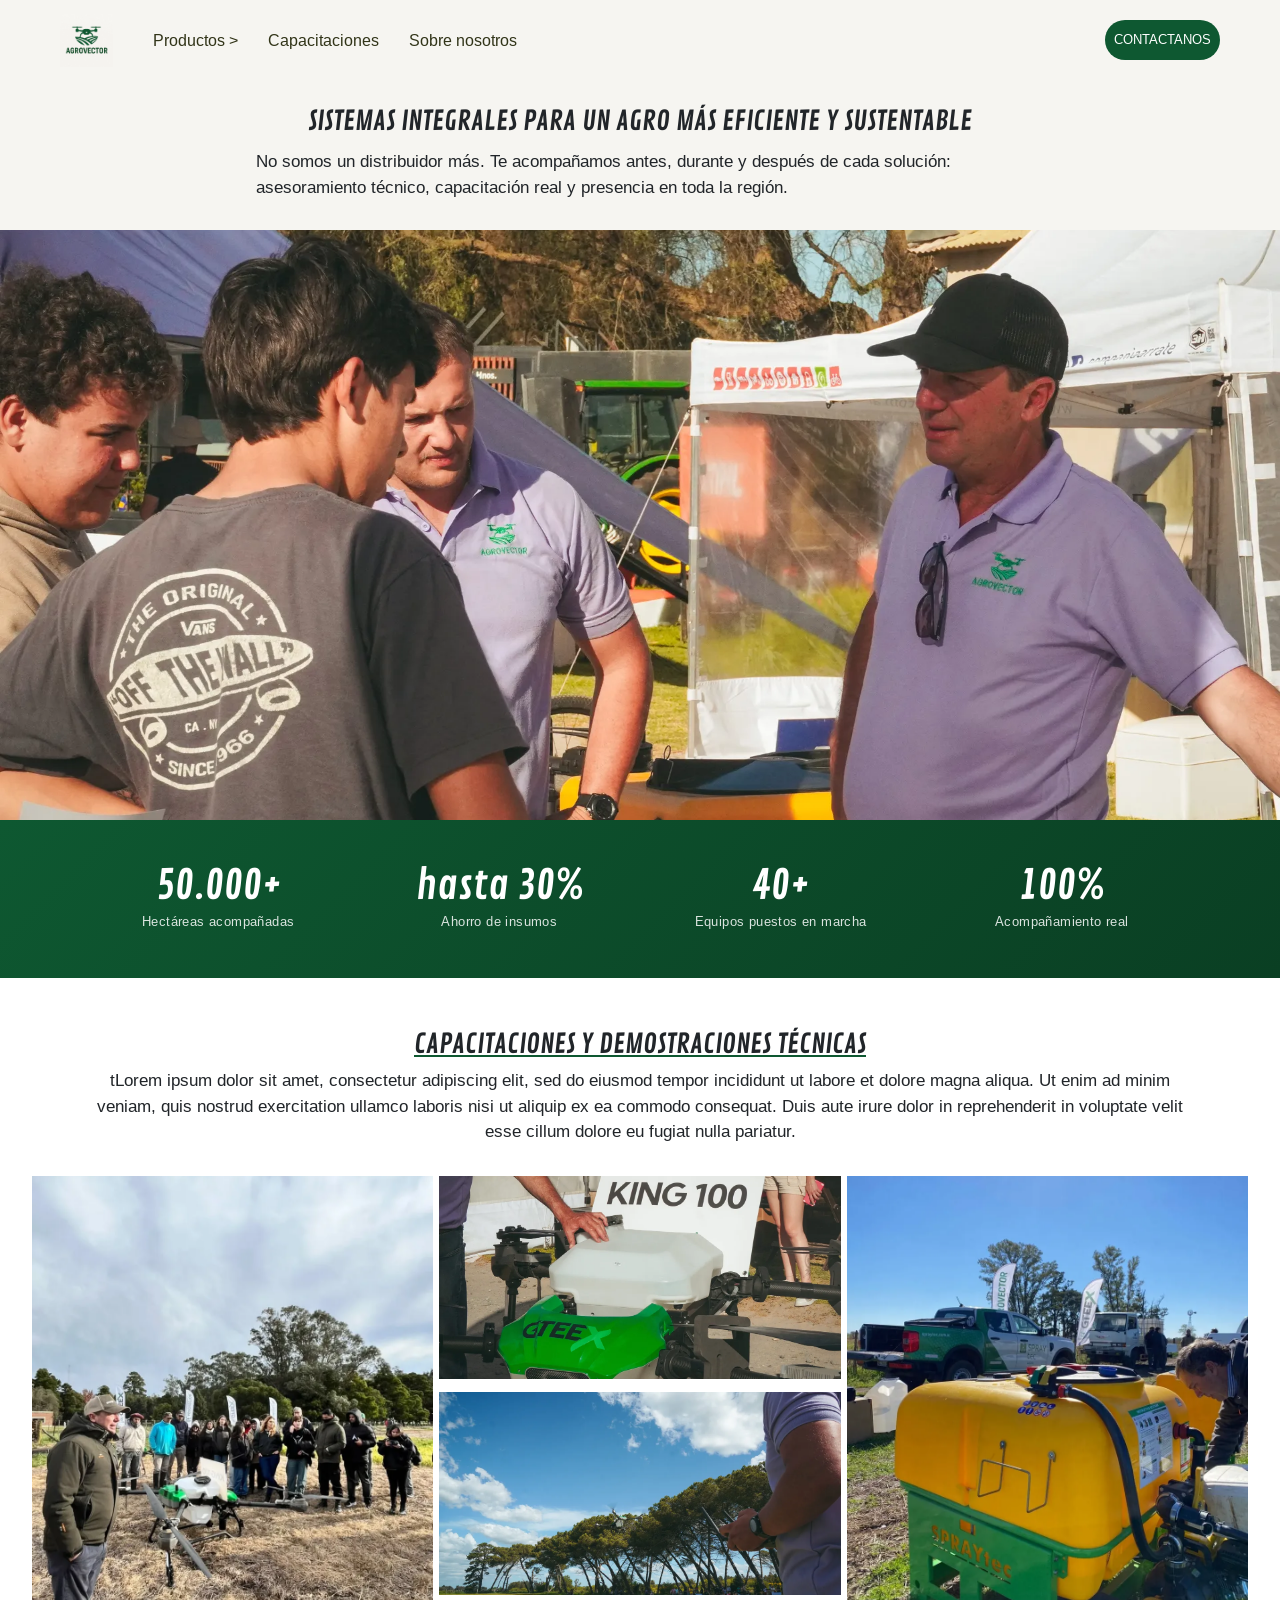
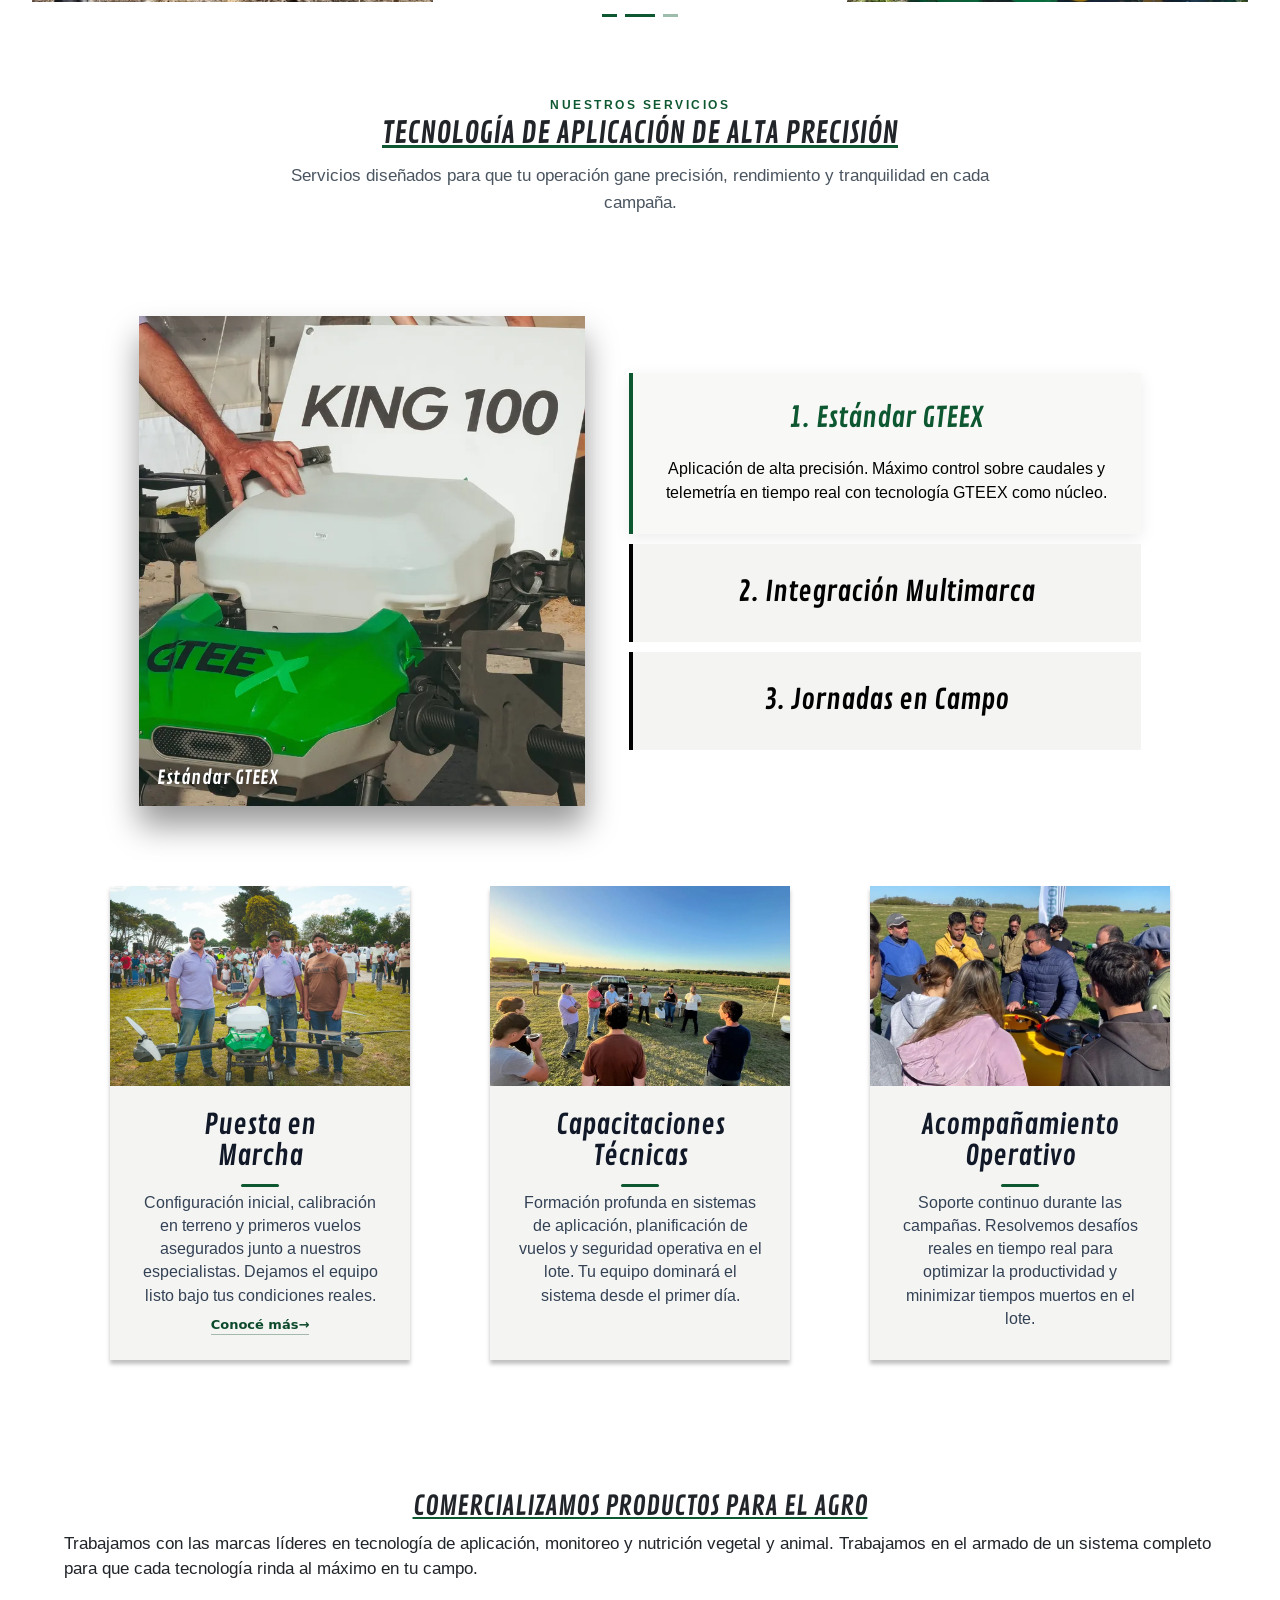
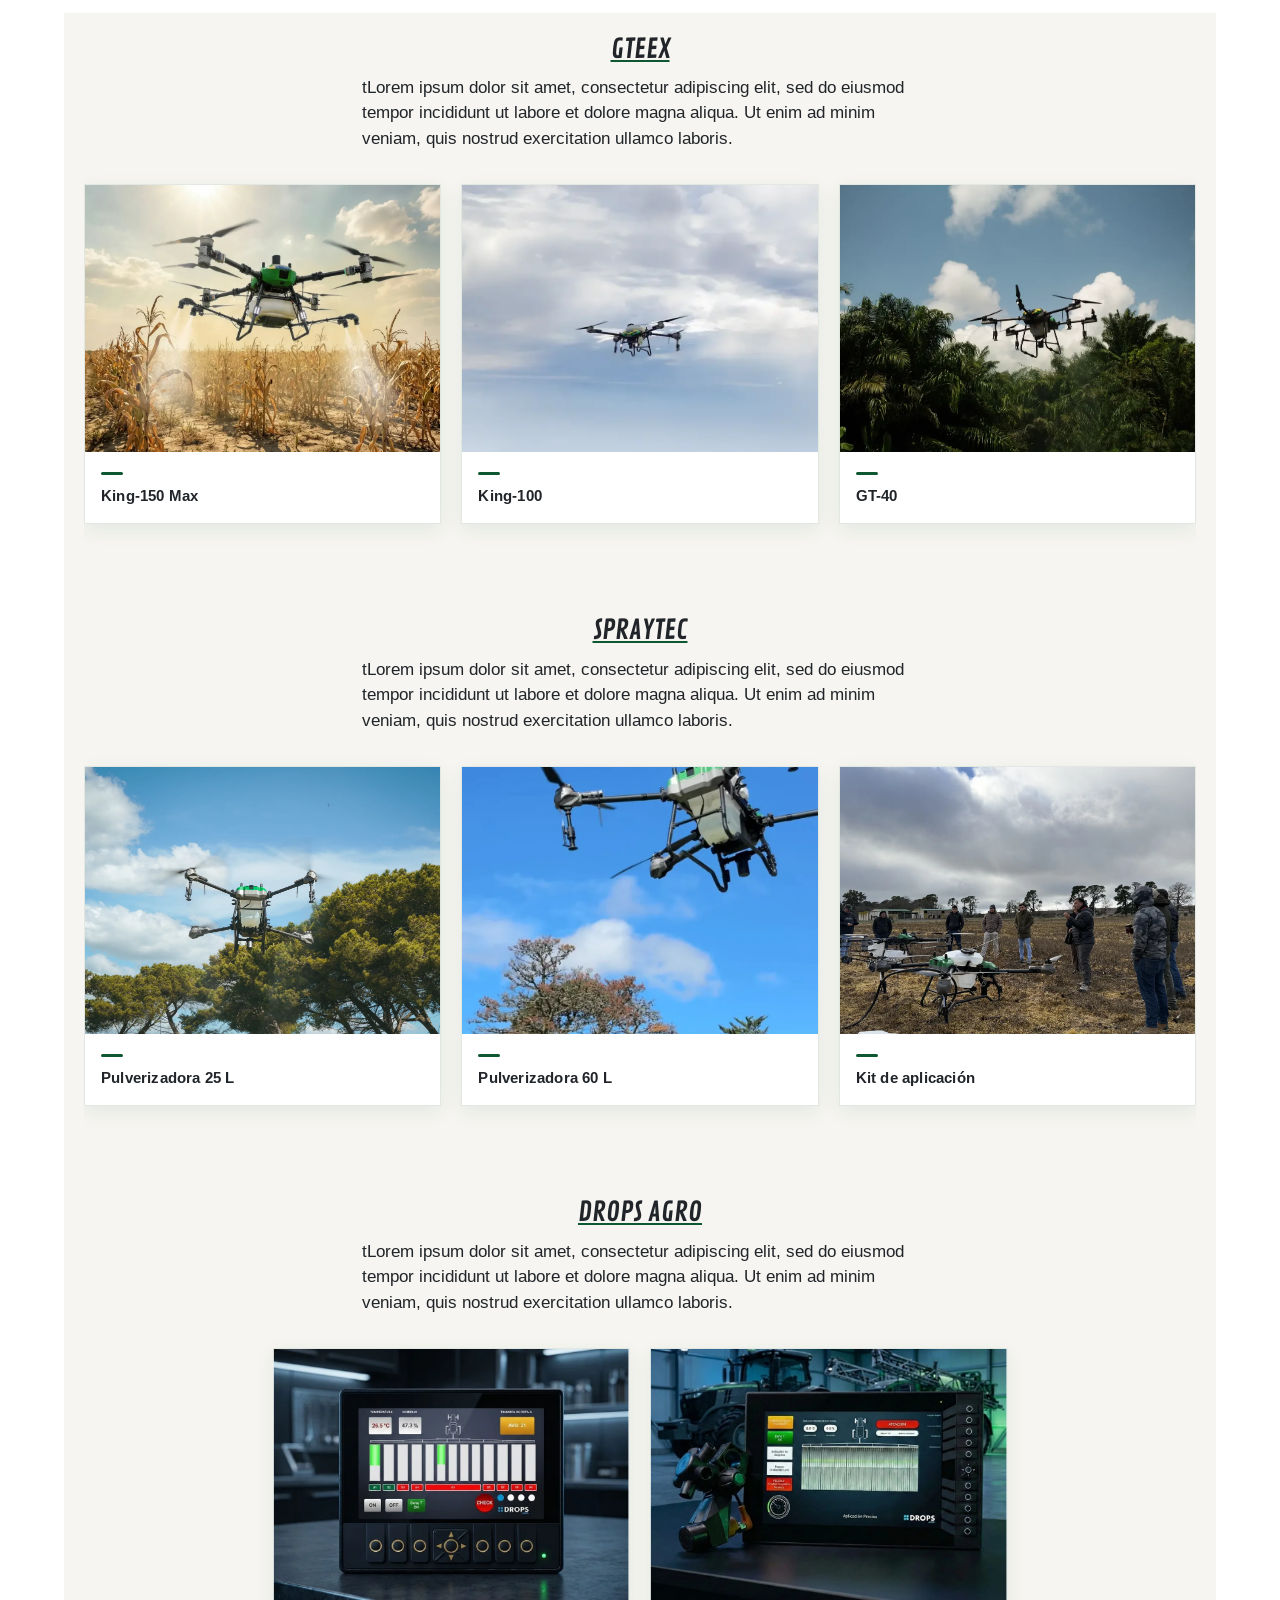
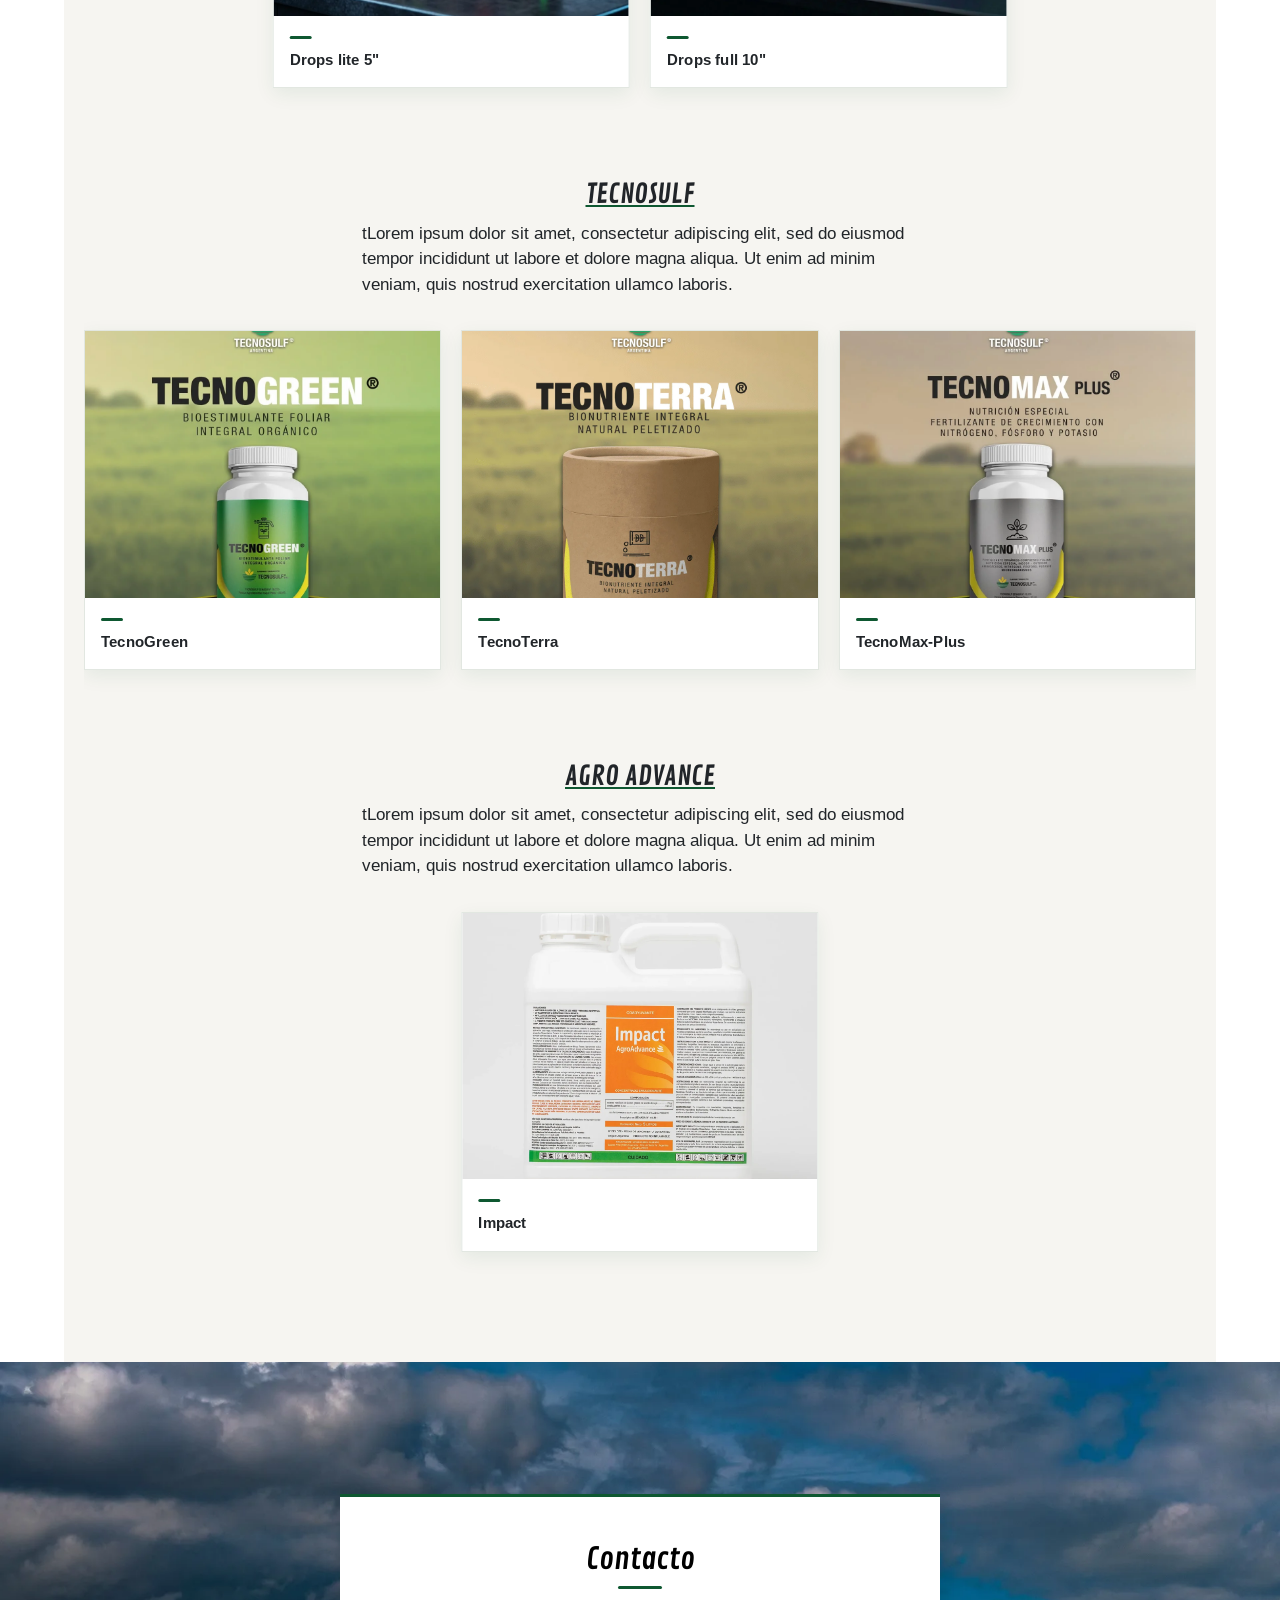
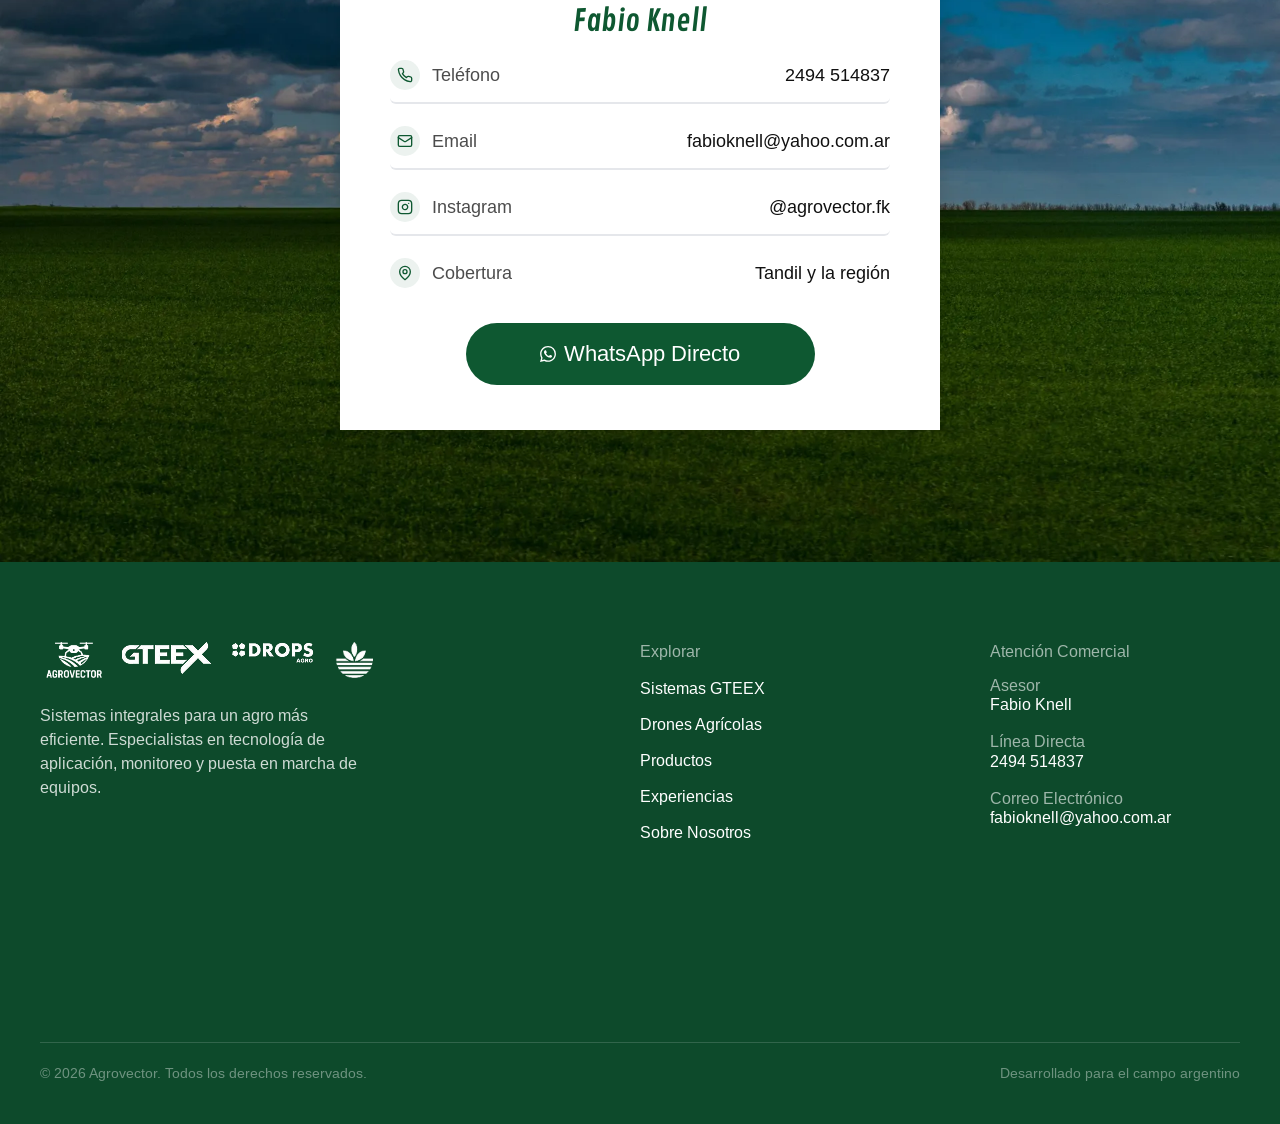
==== commit d75332f7: "cambios." ====
--- a/index.html
+++ b/index.html
@@ -176,6 +176,12 @@
 
  <!-- SECCION  INTERACTIVA  -->
 
+<div class="interactiva-header">
+    <span class="eyebrow">Nuestros servicios</span>
+    <h2 class="underline">TECNOLOGÍA DE APLICACIÓN DE ALTA PRECISIÓN</h2>
+    <p>Servicios diseñados para que tu operación gane precisión, rendimiento y tranquilidad en cada campaña.</p>
+</div>
+
 </div>
     <div class="interactive-container">
         
@@ -330,16 +336,16 @@
                         <div class="productos-grid swiper">
                             <div class="swiper-wrapper">
                                 <div class="producto-item swiper-slide">
-                                    <span class="product-name">producto 1</span>
-                                    <img src="" loading="lazy" alt="">
-                                </div>
-                                <div class="producto-item swiper-slide">
-                                    <span class="product-name">producto 2</span>
-                                    <img src="" loading="lazy"  alt="">
-                                </div>
-                                <div class="producto-item swiper-slide">
-                                    <span class="product-name">producto 3</span>
-                                    <img src="" loading="lazy" alt="">
+                                    <span class="product-name">Pulverizadora 25 L</span>
+                                    <img src="assets/img/galeria-02.webp" loading="lazy" alt="Pulverizadora Spraytec 25 litros">
+                                </div>
+                                <div class="producto-item swiper-slide">
+                                    <span class="product-name">Pulverizadora 60 L</span>
+                                    <img src="assets/img/galeria-03.webp" loading="lazy"  alt="Pulverizadora Spraytec 60 litros">
+                                </div>
+                                <div class="producto-item swiper-slide">
+                                    <span class="product-name">Kit de aplicación</span>
+                                    <img src="assets/img/galeria-04.webp" loading="lazy" alt="Kit de aplicación Spraytec">
                                 </div>
                             </div>
                         </div>
--- a/assets/css/style.css
+++ b/assets/css/style.css
@@ -35,7 +35,6 @@
     display: none; 
 }
 .nav-links.activo {
-    animation: menuDesplegar 0.25s ease-out;
     display: flex;
     flex-direction: column;
     background-color: #F6F5F1;
@@ -293,30 +292,57 @@
     padding-top: 10px;
 }
 
+.productos-grid .swiper-wrapper {
+    align-items: flex-start;
+}
+.productos-grid .swiper-slide {
+    height: auto;
+}
+.producto-item {
+    display: flex;
+    flex-direction: column;
+    background: #FFFFFF;
+    border: 1px solid #E2E7E1;
+    overflow: hidden;
+    box-shadow: 0 6px 18px rgba(14, 88, 49, 0.08);
+    transition: transform 0.3s ease, box-shadow 0.3s ease;
+}
 .producto-item img {
-    width: 100%;
-    height: auto; /* Mantiene tu tamaño original */
+    order: -1;
+    width: 100%;
+    aspect-ratio: 4 / 3;
     object-fit: cover;
-    box-shadow: 0px 10px 15px -3px rgba(0, 0, 0, 0.22);
-    
-    transition: transform 0.3s ease, box-shadow 0.3s ease;
-}
-
-/* 3. El efecto al pasar el cursor */
-.producto-item img:hover {
-    transform: translateY(-6px);
-    box-shadow: 0px 16px 22px -4px rgba(0, 0, 0, 0.30);
-}
-.producto-item {
-    display: flex;
-    flex-direction: column;
+    box-shadow: none;
+    border-radius: 0;
+    transition: transform 0.45s ease;
 }
 .product-name {
+    padding: 14px 16px 16px;
+    font-size: 13px;
+    font-weight: 700;
+    font-family: 'Arimo', sans-serif;
+    letter-spacing: 0.2px;
     text-align: left;
-    font-size: 13px;
-    font-family: 'Arimo', sans-serif;
-    margin-bottom: 4px;
-    display: block; /* Para que baje la imagen */
+    margin-bottom: 0;
+    display: block;
+}
+.product-name::before {
+    content: '';
+    display: block;
+    width: 22px;
+    height: 3px;
+    border-radius: 3px;
+    background: #0E5831;
+    margin-bottom: 10px;
+}
+@media (hover: hover) {
+    .producto-item:hover {
+        transform: translateY(-4px);
+        box-shadow: 0 16px 30px rgba(14, 88, 49, 0.16);
+    }
+    .producto-item:hover img {
+        transform: scale(1.05);
+    }
 }
 
 
@@ -1240,7 +1266,7 @@
 
 
 .nav-links.activo {
-    animation: menuAparecer 0.15s ease-out;
+    animation: menuDesplegar 0.32s ease-out;
     transform-origin: top center;
 }
 @keyframes menuAparecer {
@@ -1323,7 +1349,7 @@
 .volver-arriba {
     position: fixed;
     right: 26px;
-    bottom: 92px;
+    bottom: 62px;
     width: 46px;
     height: 46px;
     border-radius: 999px;
@@ -1491,7 +1517,7 @@
 }
 
 @keyframes menuDesplegar {
-    from { opacity: 0; transform: translateY(-10px); }
+    from { opacity: 0; transform: translateY(-22px); }
     to   { opacity: 1; transform: translateY(0); }
 }
 .nav-links.activo li {
@@ -1506,3 +1532,57 @@
     from { opacity: 0; transform: translateY(-8px); }
     to   { opacity: 1; transform: translateY(0); }
 }
+
+.reveal {
+    opacity: 0;
+    transform: translateY(26px);
+    transition: opacity 0.65s ease, transform 0.65s ease;
+}
+.reveal.visible {
+    opacity: 1;
+    transform: translateY(0);
+}
+@media (prefers-reduced-motion: reduce) {
+    .reveal {
+        opacity: 1;
+        transform: none;
+        transition: none;
+    }
+}
+.card-body h3 {
+    margin-bottom: 4px;
+}
+.card-body h3::after {
+    content: '';
+    display: block;
+    width: 38px;
+    height: 3px;
+    border-radius: 2px;
+    background: #0E5831;
+    margin: 12px auto 0;
+}
+.interactiva-header {
+    text-align: center;
+    max-width: 780px;
+    margin: 60px auto 34px;
+    padding: 0 20px;
+}
+.interactiva-header .eyebrow {
+    font-family: 'Arimo', sans-serif;
+    font-size: 12px;
+    font-weight: 700;
+    letter-spacing: 2.5px;
+    text-transform: uppercase;
+    color: #0E5831;
+}
+.interactiva-header h2 {
+    font-size: 30px;
+}
+.interactiva-header p {
+    color: #4a5560;
+    margin-top: 10px;
+    line-height: 1.6;
+}
+.barra-progreso {
+    display: block;
+}
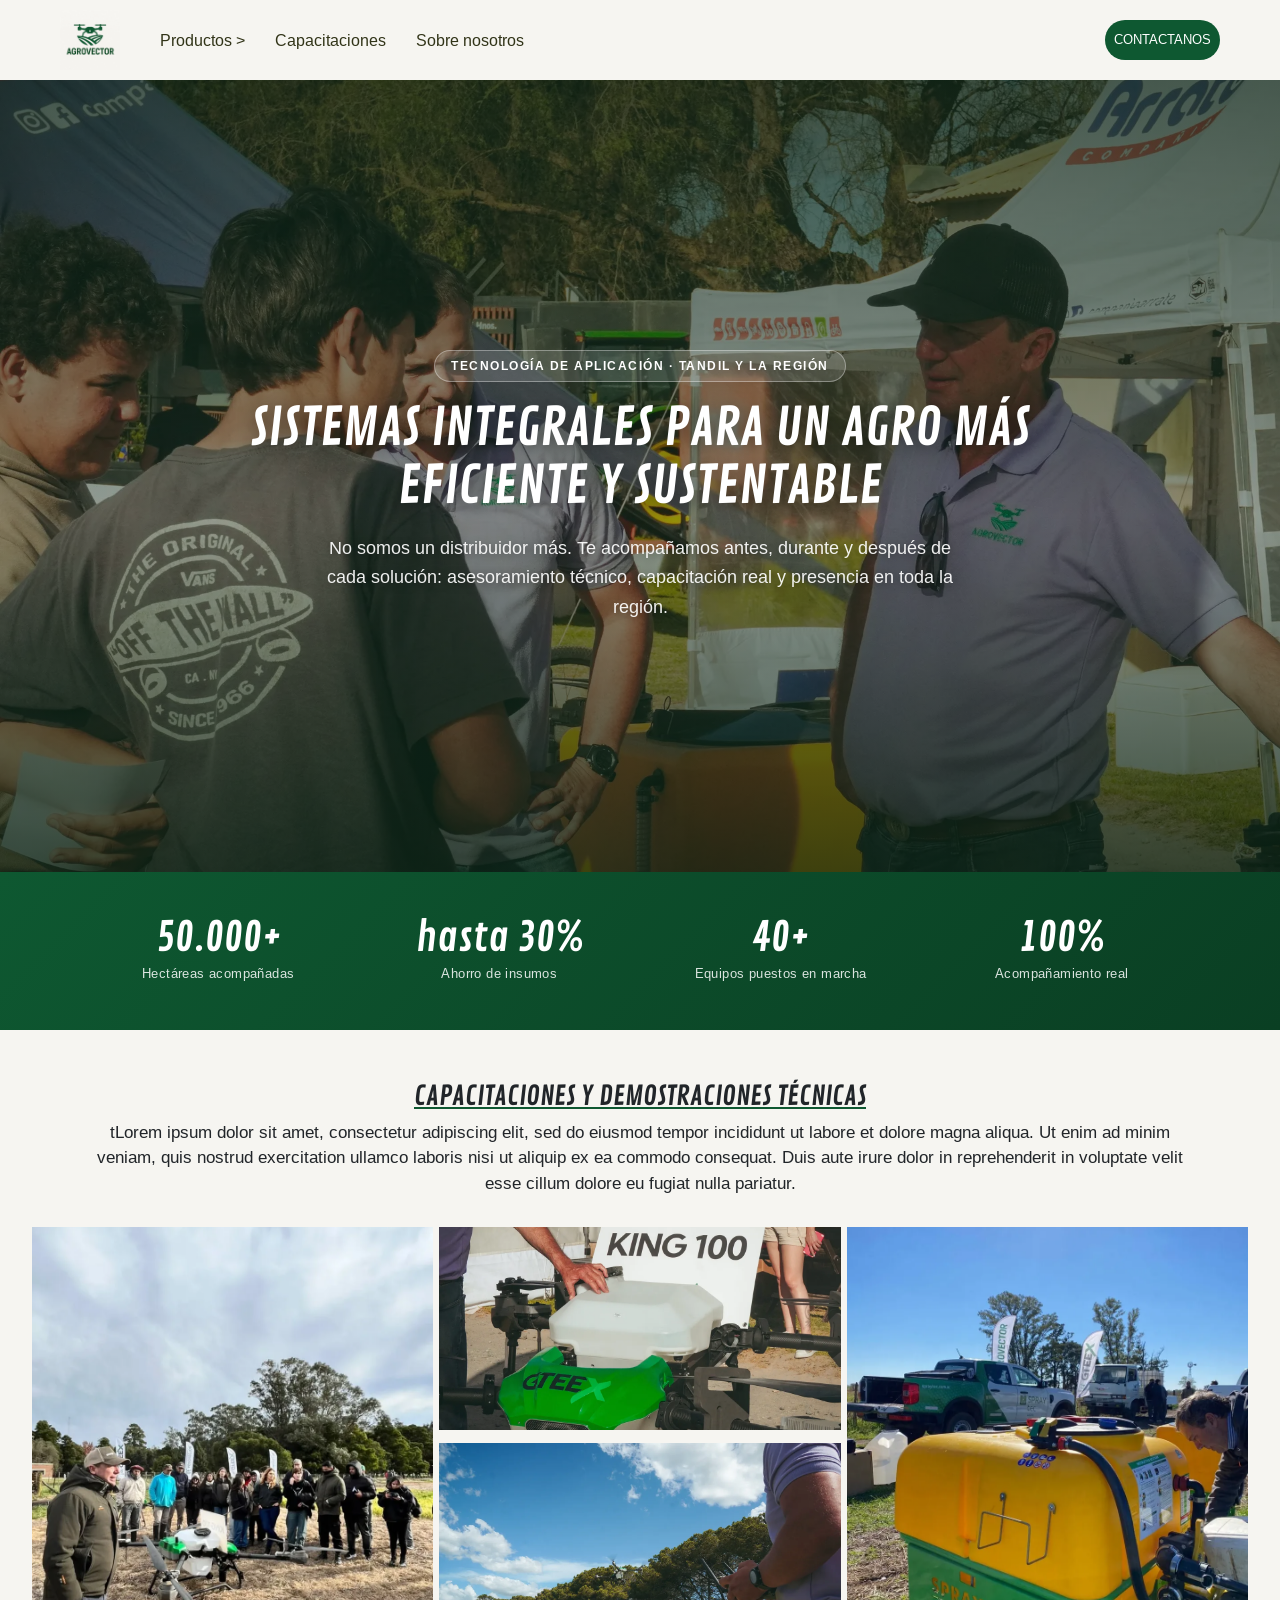
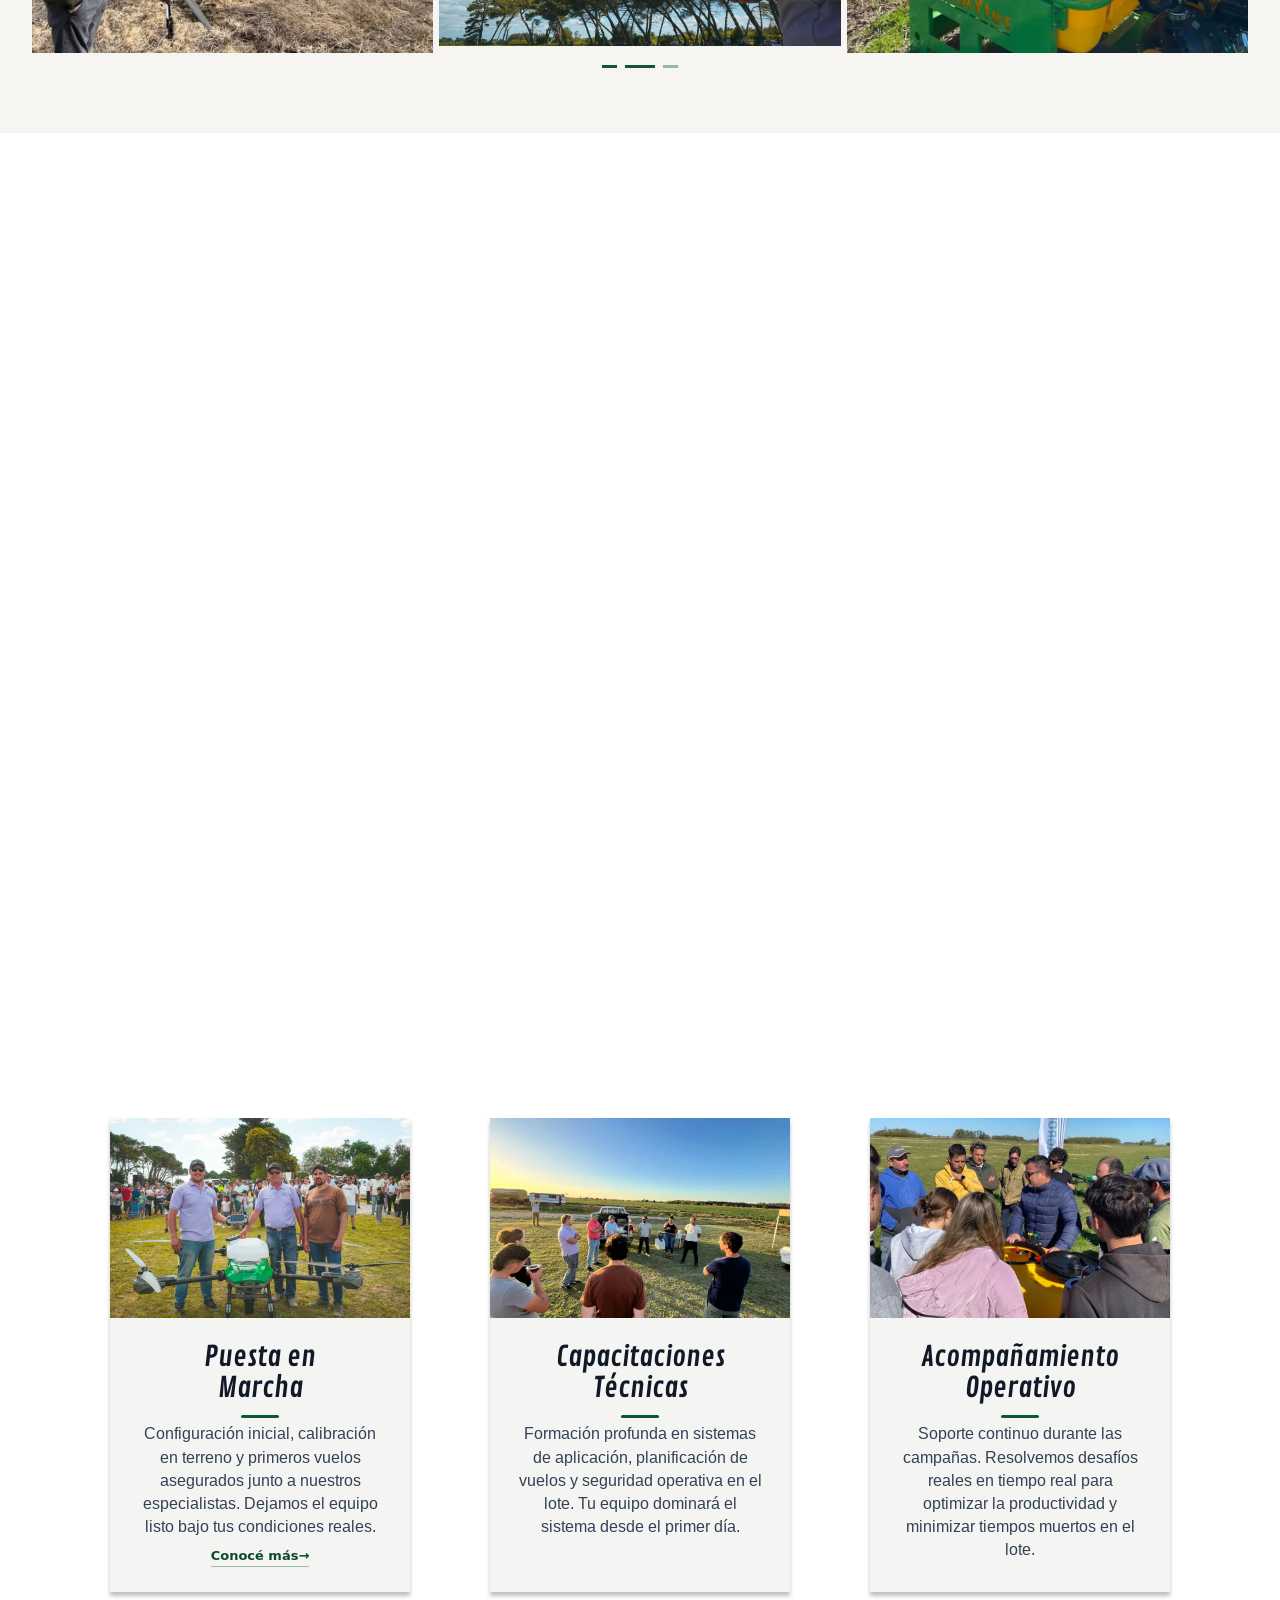
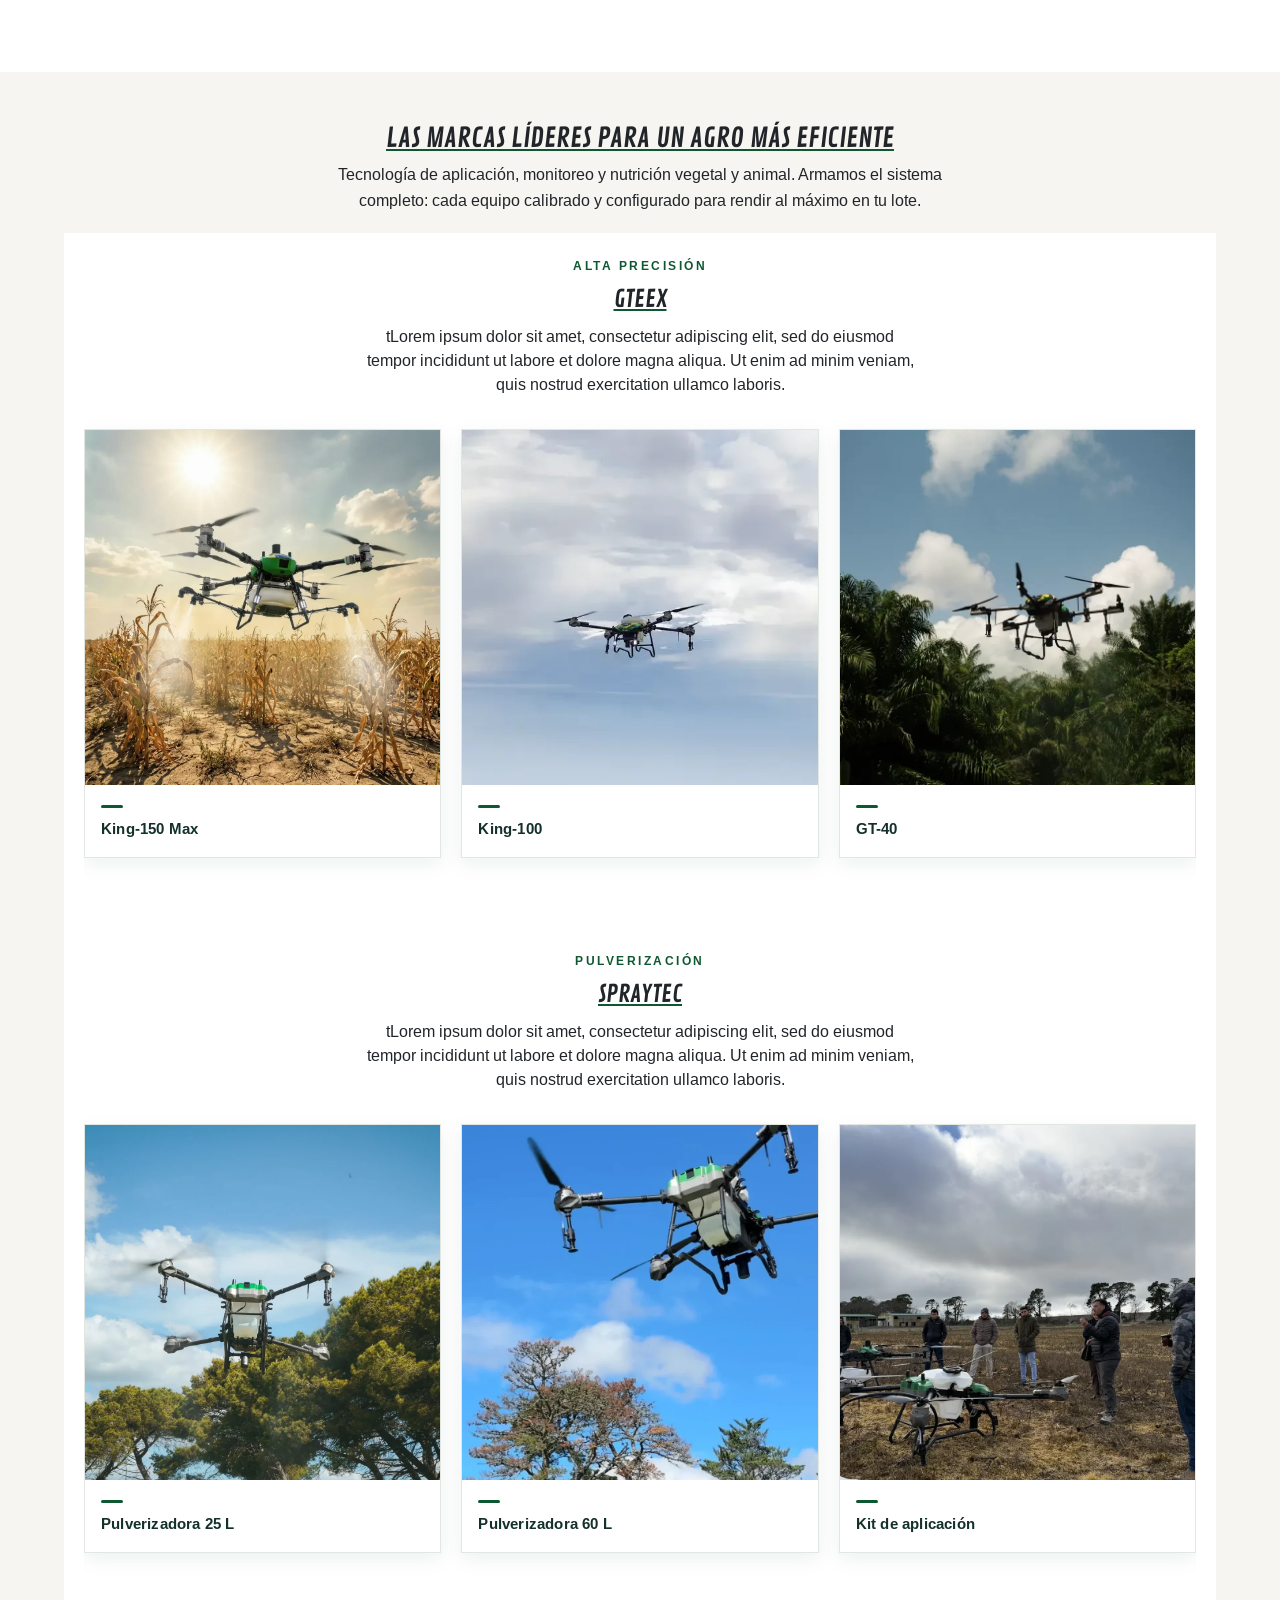
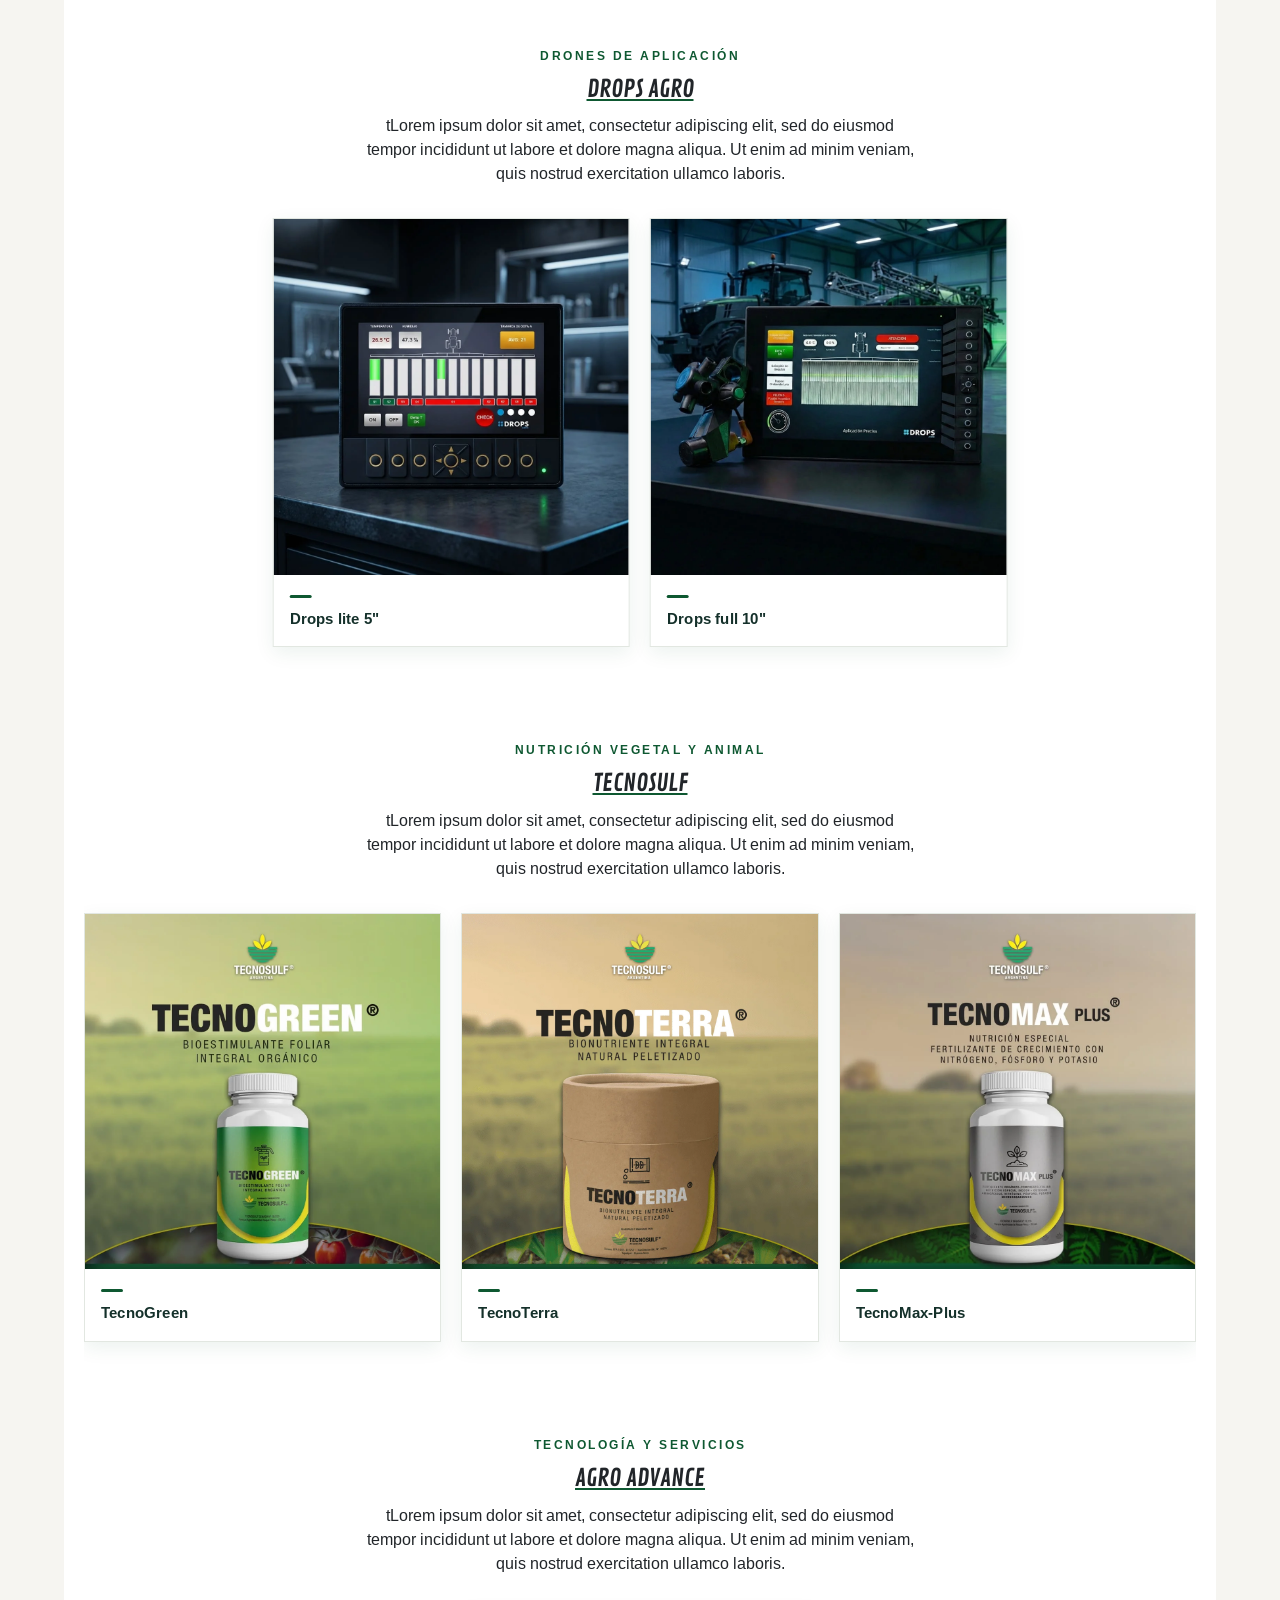
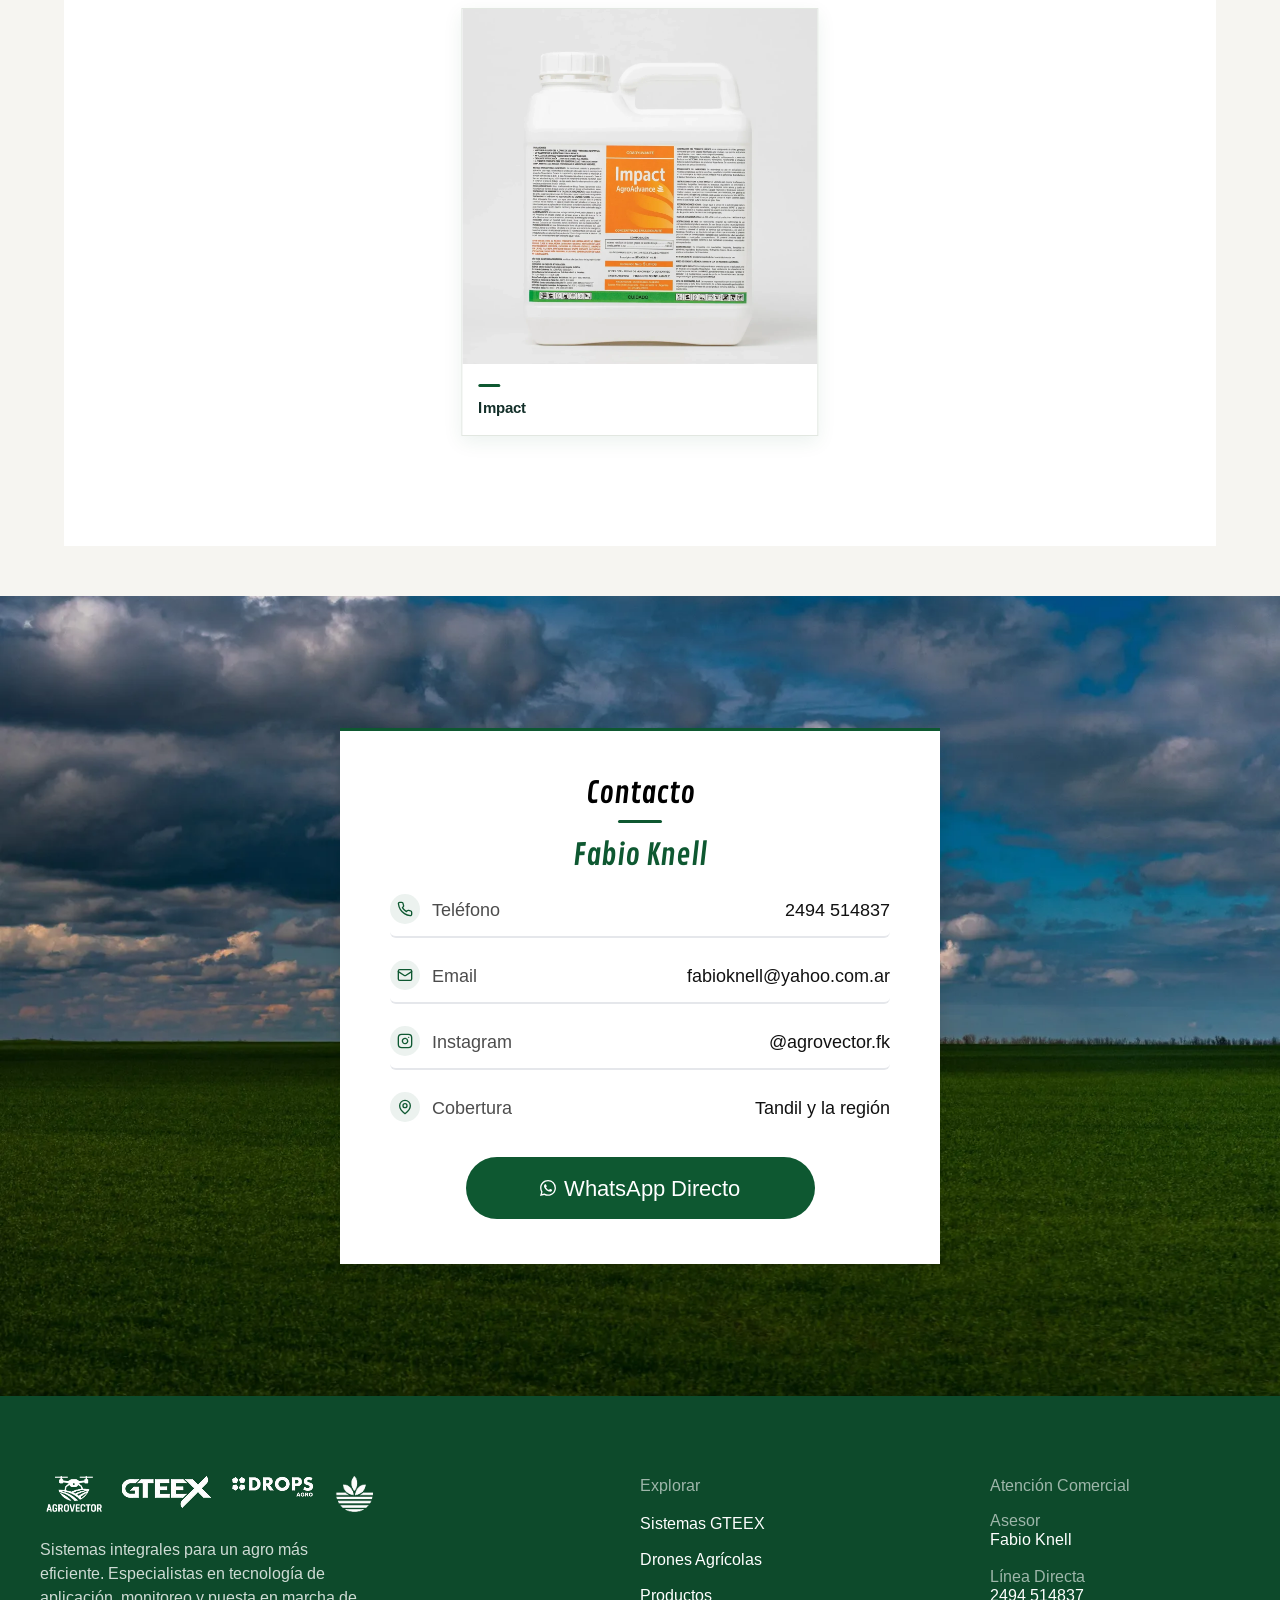
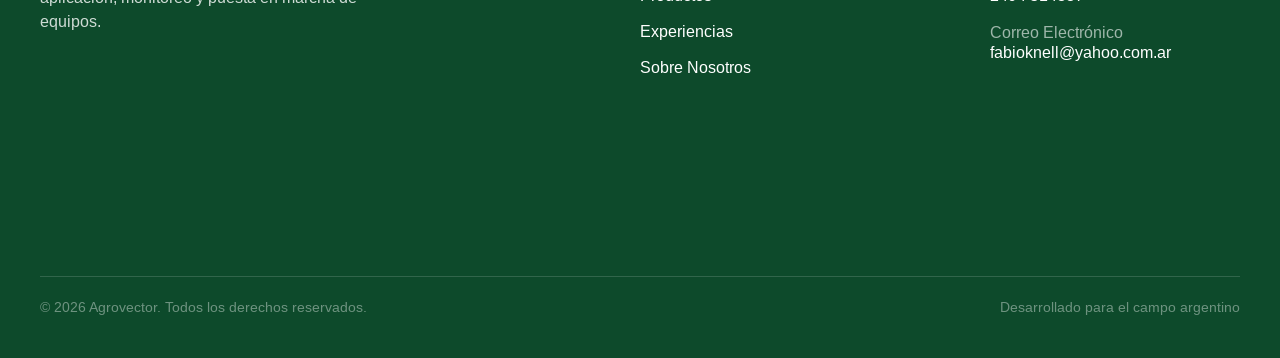
==== commit a2fc2012: "mejoras" ====
--- a/index.html
+++ b/index.html
@@ -54,9 +54,9 @@
     <link rel="preload" as="image" href="assets/img/hero-dron-campo.webp">
 </head>
 <body>
-    <!-- Barra de progreso de lectura (solo mobile) -->
+  
     <div class="barra-progreso" id="barra-progreso" aria-hidden="true"></div>
-    <!-- Preloader de entrada (se quita solo al cargar) -->
+    <!-- Preloader de entrada -->
     <div class="preloader" id="preloader" aria-hidden="true">
         <div class="preloader-logo">
             <img src="assets/img/logo-agrovector-blanco.webp" alt="">
@@ -94,23 +94,27 @@
                     <li><a href="#capacitaciones">Capacitaciones</a></li>
                     <li><a href="#sobre-nosotros">Sobre nosotros</a></li>
 
-                    <button class="mobile-contact-btn"><a href="#contacto">CONTACTANOS</a></button>
+                    <a href="#contacto" class="mobile-contact-btn">CONTACTANOS</a>
                 </ul>
 
-                <button class="desktop-contact-btn"><a href="#contacto">CONTACTANOS</a></button>
+                <a href="#contacto" class="desktop-contact-btn">CONTACTANOS</a>
             </nav>
         </header>
-        <div class="main-info-container">
-            <div class="main-text-container">
-                <h1>SISTEMAS INTEGRALES PARA UN AGRO MÁS EFICIENTE Y SUSTENTABLE</h1>
-                <p>No somos un distribuidor más. Te acompañamos antes, durante
+        <div class="main-info-container hero-video-container">
+            <div class="video-showcase">
+                <video autoplay muted loop playsinline preload="metadata" poster="assets/img/hero-dron-campo.webp" aria-hidden="true">
+                    <source src="assets/videos/hero-video-h.mp4" media="(min-width: 768px)" type="video/mp4">
+                    <source src="assets/videos/hero-video.mp4" type="video/mp4">
+                </video>
+            </div>
+            <div class="video-showcase-overlay" aria-hidden="true"></div>
+            <div class="main-text-container hero-text-container">
+                <span class="hero-badge">Tecnología de aplicación · Tandil y la región</span>
+                <h1 class="hero-titulo">SISTEMAS INTEGRALES PARA UN AGRO MÁS EFICIENTE Y SUSTENTABLE</h1>
+                <p class="hero-parrafo">No somos un distribuidor más. Te acompañamos antes, durante
                     y después de cada solución: asesoramiento técnico,
                     capacitación real y presencia en toda la región.
                 </p>
-            </div>
-            <div class="main-img-container">
-                
-                <img src="assets/img/hero-dron-campo.webp" fetchpriority="high"  alt="Tecnología de aplicación Agrovector en el campo">
             </div>
         </div>
 
@@ -183,7 +187,7 @@
 </div>
 
 </div>
-    <div class="interactive-container">
+    <div id="sobre-nosotros" class="interactive-container">
         
         <div class="image-showcase">
             <img src="assets/img/capacitaciones/capacitacion-06.webp" loading="lazy" alt="GTEEX" class="showcase-img active" id="img-0">
@@ -282,10 +286,11 @@
  <!-- SECCION  PRODUCTOS -->
         <div id="all-products" class="products-container">
             <div class="products-main-text">
-                <h2 class="underline">COMERCIALIZAMOS PRODUCTOS PARA EL AGRO</h2>
+              
+                <h2 class="underline">LAS MARCAS LÍDERES PARA UN AGRO MÁS EFICIENTE</h2>
                 <p>
-                    Trabajamos con las marcas líderes en tecnología de aplicación, monitoreo y nutrición vegetal y animal. 
-                    Trabajamos en el armado de un sistema completo para que cada tecnología rinda al máximo en tu campo.
+                    Tecnología de aplicación, monitoreo y nutrición vegetal y animal.
+                    Armamos el sistema completo: cada equipo calibrado y configurado para rendir al máximo en tu lote.
                 </p>
             </div>
             <div class="products-main-info">
@@ -293,7 +298,8 @@
                     <!-- GTEEX -->
                     <div class="product-info" id="gteex">
                         <div class="brand-text">
-                            <h2 class="underline">GTEEX</h2>
+                        <span class="eyebrow">Alta precisión</span>
+                            <h3 class="underline">GTEEX</h3>
                             <p>
                                 tLorem ipsum dolor sit amet, consectetur adipiscing elit, 
                                 sed do eiusmod tempor incididunt ut labore et dolore magna aliqua. 
@@ -325,7 +331,8 @@
                     <!-- SPRAYTEC -->
                     <div class="product-info" id="spraytec">
                         <div class="brand-text">
-                            <h2 class="underline">SPRAYTEC</h2>
+                                <span class="eyebrow">Pulverización</span>
+                            <h3 class="underline">SPRAYTEC</h3>
                             <p>
                                 tLorem ipsum dolor sit amet, consectetur adipiscing elit, 
                                 sed do eiusmod tempor incididunt ut labore et dolore magna aliqua. 
@@ -354,7 +361,8 @@
                     <!-- DROPS AGRO -->
                     <div class="product-info" id="dropsagro">
                         <div class="brand-text">
-                            <h2 class="underline">DROPS AGRO</h2>
+                                <span class="eyebrow">Drones de aplicación</span>
+                            <h3 class="underline">DROPS AGRO</h3>
                             <p>
                                 tLorem ipsum dolor sit amet, consectetur adipiscing elit, 
                                 sed do eiusmod tempor incididunt ut labore et dolore magna aliqua. 
@@ -376,10 +384,11 @@
                         </div>
                     </div>
 
-                    <!-- TECNOSULF (Este al tener 5 se va a deslizar solo) -->
+                    <!-- TECNOSULF (desliza solo) -->
                     <div class="product-info" id="tecnosulf">
                         <div class="brand-text">
-                            <h2 class="underline">TECNOSULF</h2>
+                                <span class="eyebrow">Nutrición vegetal y animal</span>
+                            <h3 class="underline">TECNOSULF</h3>
                             <p>
                                 tLorem ipsum dolor sit amet, consectetur adipiscing elit, 
                                 sed do eiusmod tempor incididunt ut labore et dolore magna aliqua. 
@@ -416,7 +425,8 @@
                     <!-- AGRO ADVANCE -->
                     <div class="product-info" id="agroadvance">
                         <div class="brand-text">
-                            <h2 class="underline">AGRO ADVANCE</h2>
+                                <span class="eyebrow">Tecnología y servicios</span>
+                            <h3 class="underline">AGRO ADVANCE</h3>
                             <p>
                                 tLorem ipsum dolor sit amet, consectetur adipiscing elit, 
                                 sed do eiusmod tempor incididunt ut labore et dolore magna aliqua. 
@@ -515,11 +525,11 @@
         <div class="footer-col">
             <h4>Explorar</h4>
             <ul>
-                <li><a href="#">Sistemas GTEEX</a></li>
-                <li><a href="#">Drones Agrícolas</a></li>
-                <li><a href="#">Productos</a></li>
-                <li><a href="#">Experiencias</a></li>
-                <li><a href="#">Sobre Nosotros</a></li>
+                <li><a href="#gteex">Sistemas GTEEX</a></li>
+                <li><a href="#dropsagro">Drones Agrícolas</a></li>
+                <li><a href="#all-products">Productos</a></li>
+                <li><a href="#capacitaciones">Experiencias</a></li>
+                <li><a href="#sobre-nosotros">Sobre Nosotros</a></li>
             </ul>
         </div>
 
--- a/assets/css/style.css
+++ b/assets/css/style.css
@@ -41,13 +41,12 @@
     position: absolute;
     top: 100%;
     left: 0;
-    padding-top: 10px;
-    padding-left: 20px;
-    padding-right: 20px;
-    padding-bottom: 30px; /* Le da un poco de aire debajo del botón CONTACTANOS */
+    width: min(260px, 80%);
+    padding: 16px 24px 28px;
+    box-shadow: 0 18px 40px rgba(7, 32, 18, 0.18);
 }
 .nav-links.activo li {
-    padding-bottom: 10px;
+    padding: 10px 0;
     list-style: none;
 }
 
@@ -55,17 +54,24 @@
     text-decoration: none;
     font-family: 'Arimo', sans-serif;
     font-size: 18px;
+    font-weight: 50;
+    color: #14302a;
+    transition: color 0.2s ease;
+}
+.nav-links.activo li a:hover {
+    color: #0E5831;
 }
 .submenu {
     display: none;
     flex-direction: column;
-    padding: 0;
-    margin-top: 15px;
-    background-color: #F6F5F1;
+    padding: 6px 0 2px 14px;
+    margin-top: 4px;
+    background-color: transparent;
+    border-left: 2px solid rgba(14, 88, 49, 0.25);
     width: 100%;
 }
 .submenu li {
-    padding: 12px 0;
+    padding: 9px 0;
 }
 .submenu li a {
     font-size: 16px;
@@ -75,17 +81,20 @@
 .item-submenu.abierto .submenu {
     display: flex;
 }
+
 .mobile-contact-btn{
-    display: block;
+    display: flex;
+    align-items: center;
+    justify-content: center;
     background-color: #0E5831;
     color: white;
     font-family: 'Arimo', sans-serif;
-    font-size: 13px;
-    width: 110px; 
-    height: 34px;
+    font-size: 12px;
+    padding: 10px 16px;
     border: none;
     border-radius: 30px; 
     cursor: pointer;
+    text-decoration: none;
     transition: transform 0.2s ease, box-shadow 0.2s ease;
 }
 .mobile-contact-btn:hover{
@@ -100,20 +109,33 @@
 .menu-desplegable {
     background: none;
     border: none;
-    font-size: 24px;
-    color: black;
+    font-size: 26px;
+    color: #14302a;
     cursor: pointer;
+    width: 44px;
+    height: 44px;
+    display: flex;
+    align-items: center;
+    justify-content: center;
+    border-radius: 10px;
+    transition: background-color 0.2s ease, transform 0.2s ease;
+}
+.menu-desplegable:hover {
+    background-color: rgba(14, 88, 49, 0.055);
+}
+.menu-desplegable:active {
+    transform: scale(0.94);
 }
 
 a {
     color: #313418;
 }
-h1, h2{
-    font-size: 20px;
+h1, h2, h3{
+    font-size: 24px;
     font-family: 'Contrail One', display;
 }
 p{
-    font-size: 15px;
+    font-size: 16px;
     font-family: 'Arimo', display;
 }
 .main-info-container{
@@ -175,6 +197,8 @@
 .capacitaciones-container{
     margin: 0%;
     padding-top: 50px;
+    background-color: #F6F5F1;
+    padding-bottom: 50px;
 }
 .capacitaciones-text-container {
     width: 87%;
@@ -249,9 +273,11 @@
 /*PRODUCTOS*/
 .products-container{
     padding-top: 50px;
+    background-color: #F6F5F1;
+    padding-bottom: 50px;
 }
 .products-main-info {
-    background-color: #F6F5F1;
+    background-color: #FFFFFF;
     width: 90%;
     margin: 0 auto; /* Esto lo centra perfecto alineado con el texto de arriba */
     height: auto;
@@ -260,24 +286,37 @@
 .products-main-text {
     width: 90%;
     margin: 0 auto;
-    padding-bottom: 15px; /* Un poco de aire antes de la caja de marcas */
+    padding-bottom: 20px; /* Un poco de aire antes de la caja de marcas */
+    text-align: center;
 }
 .products-main-text h1,
 .products-main-text h2{
     text-align: center;
+}
+.products-main-text p {
+    max-width: 640px;
+    margin: 0 auto;
+    line-height: 1.6;
+    font-size: 16px;
+    
 }
 /* Centra el contenedor para que quede angosto al medio */
 .brand-text {
     width: 85%;
     margin: 0 auto;
-    text-align: left; /* Las letras se quedan a la izquierda */
+    text-align: center;
     margin-bottom: 23px; /* Espacio antes de los productos */
 }
 /* Centra el H1 específicamente (como en tu diseño) */
 .brand-text h1,
-.brand-text h2 {
+.brand-text h2,
+.brand-text h3 {
     text-align: center;
     margin: 0 0 10px 0;
+    font-size: 24px;
+}
+.brand-text p {
+   font-size: 16px;
 }
 
 /* =========================================
@@ -310,21 +349,27 @@
 .producto-item img {
     order: -1;
     width: 100%;
-    aspect-ratio: 4 / 3;
-    object-fit: cover;
+    aspect-ratio: 1 / 1;
+    object-fit: contain;
+    background: #FFFFFF;
     box-shadow: none;
     border-radius: 0;
     transition: transform 0.45s ease;
 }
 .product-name {
     padding: 14px 16px 16px;
-    font-size: 13px;
+    font-size: 15px;
     font-weight: 700;
     font-family: 'Arimo', sans-serif;
     letter-spacing: 0.2px;
     text-align: left;
     margin-bottom: 0;
     display: block;
+    color: #14302a;
+    transition: color 0.25s ease;
+}
+.producto-item:hover .product-name {
+    color: #0E5831;
 }
 .product-name::before {
     content: '';
@@ -357,7 +402,12 @@
     display: grid;
     grid-template-columns: 1fr; 
     gap: 20px;
-    padding: 0 20px; 
+    padding: 40px 20px; 
+    background-color: #F0F5F1;
+    border-top: 1px solid #E2EAE4;
+    border-bottom: 1px solid #E2EAE4;
+    box-shadow: 0 0 0 100vmax #F0F5F1;
+    clip-path: inset(0 -100vmax);
 }
 .image-showcase {
     position: relative;
@@ -399,7 +449,7 @@
     transition: color 0.3s; 
     font-family: 'Contrail One', display;
     font-weight: 400; 
-    font-size: 20px; 
+    font-size: 22px; 
 }
 .list-item p { 
     margin: 0; 
@@ -411,7 +461,7 @@
     transition: all 0.3s ease; 
     font-family: 'Arimo', sans-serif;
     font-weight: 400; 
-    font-size: 14px; 
+    font-size: 16px; 
 }
 .list-item:hover, .list-item.active {
     border-left-color: #0E5831;
@@ -499,7 +549,7 @@
 }
 .card-body p {
     font-family: 'Arimo', sans-serif;
-    font-size: 14px;
+    font-size: 16px;
     color: #334155;
     line-height: 1.55;
     margin: 0;
@@ -606,13 +656,13 @@
 }
 .contacto-header h2 {
     font-family: 'Contrail One', display;
-    font-size: 20px;
+    font-size: 24px;
     color: #000000;
     margin: 0;
 }
 .contacto-header h3 {
     font-family: 'Contrail One', display;
-    font-size: 20px; 
+    font-size: 22px; 
     color: #0E5831; 
     margin: 5px 0 0 0;
     font-weight: 400;
@@ -894,14 +944,18 @@
             display: inline-flex;
             align-items: center;
             gap: 8px;
-            color: #333;
+            color: #0E5831;
             text-decoration: none;
             font-weight: 600;
-            font-size: 1rem;
-            transition: color 0.2s ease;
+            font-size: 0.95rem;
+            padding: 10px 18px;
+            border: 1.5px solid #0E5831;
+            border-radius: 30px;
+            transition: all 0.2s ease;
         }
         .btn-volver:hover {
-            text-decoration: underline;
+            background-color: #0E5831;
+            color: #ffffff;
         }
         .btn-descargar {
             padding: 12px 24px;
@@ -969,7 +1023,9 @@
 /* ESCRITORIO / PC (Desde 1024px en adelante)*/
 /* ========================================= */
 @media (min-width: 1024px) {
-    
+    .logo{
+        width: 60px;
+    }
     .menu-desplegable {
         display: none;
     }
@@ -1000,6 +1056,11 @@
     .nav-links li a {
         text-decoration: none;
         font-family: 'Arimo', sans-serif;
+        color: #313418;
+        transition: color 0.25s ease;
+    }
+    .nav-links li a:hover {
+        color: #0E5831;
     }
     .item-submenu {
         position: relative; /* Sirve de ancla para que el submenú caiga justo debajo */
@@ -1009,32 +1070,47 @@
         position: absolute;
         top: 100%; /* Cae justo debajo de la barra */
         left: 50%;
-        transform: translateX(-50%); /* Lo centra perfectamente con la palabra 'productos' */
+        transform: translateX(-30%); /* Lo centra perfectamente con la palabra 'productos' */
         list-style: none;
         min-width: 200px;
         padding: 10px 0;
         margin-top: 0;
+        background-color: #ffffff;
+        border-left: 2px solid rgba(14, 88, 49, 0.25);
+        box-shadow: 0 12px 28px rgba(7, 32, 18, 0.16);
     }
     /* En la compu, el submenú aparece al pasar el MOUSE (hover), no hace falta hacer click */
     .item-submenu:hover .submenu {
         display: flex;
     }
+    .submenu li:hover{
+         transform: scale(1.05); 
+         transition: transform 0.3s ease;
+       
+    }
     .submenu li {
         padding: 10px 20px;
         text-align: left;
     }
     .submenu li a:hover {
         color: #0E5831; /* Un verde más claro al pasar el mouse por las opciones */
+    
     }
     /* 4. Mostramos el botón de CONTACTANOS y le damos estilo */
     .desktop-contact-btn {
-        display: block;
+        display: flex;
+        align-items: center;
+        justify-content: center;
         background-color: #0E5831;
         width: 115px; 
         height: 40px;
         border: none;
         border-radius: 30px; 
         cursor: pointer;
+        text-decoration: none;
+        color: white;
+        font-family: 'Arimo', sans-serif;
+        font-size: 13px;
         transition: transform 0.2s ease, box-shadow 0.2s ease;
     }
     .desktop-contact-btn:hover{
@@ -1095,7 +1171,7 @@
         grid-template-columns: 1fr 1.15fr; 
         gap: 44px; 
         align-items: center; 
-        padding: 0 40px; 
+        padding: 60px 40px; 
     }
     .image-showcase { 
         height: 490px; 
@@ -1517,8 +1593,8 @@
 }
 
 @keyframes menuDesplegar {
-    from { opacity: 0; transform: translateY(-22px); }
-    to   { opacity: 1; transform: translateY(0); }
+    from { opacity: 0; transform: translateX(-24px); }
+    to   { opacity: 1; transform: translateX(0); }
 }
 .nav-links.activo li {
     animation: menuItem 0.3s ease-out both;
@@ -1567,6 +1643,16 @@
     margin: 60px auto 34px;
     padding: 0 20px;
 }
+.eyebrow {
+    display: inline-block;
+    font-family: 'Arimo', sans-serif;
+    font-size: 12px;
+    font-weight: 700;
+    letter-spacing: 2.5px;
+    text-transform: uppercase;
+    color: #0E5831;
+    margin-bottom: 10px;
+}
 .interactiva-header .eyebrow {
     font-family: 'Arimo', sans-serif;
     font-size: 12px;
@@ -1586,3 +1672,113 @@
 .barra-progreso {
     display: block;
 }
+
+.hero-video-container {
+    position: relative;
+    min-height: 88vh;
+    display: flex;
+    align-items: center;
+    justify-content: center;
+    overflow: hidden;
+}
+.video-showcase {
+    position: absolute;
+    inset: 0;
+    z-index: 0;
+}
+.video-showcase video {
+    width: 100%;
+    height: 100%;
+    object-fit: cover;
+    display: block;
+}
+.video-showcase-overlay {
+    position: absolute;
+    inset: 0;
+    z-index: 1;
+    background: linear-gradient(180deg, rgba(7, 32, 18, 0.72) 0%, rgba(7, 32, 18, 0.42) 55%, rgba(7, 32, 18, 0.78) 100%);
+}
+.hero-text-container {
+    position: relative;
+    z-index: 2;
+    background: transparent;
+    max-width: 900px;
+    margin: 0 auto;
+    text-align: center;
+    padding: 80px 20px 60px;
+    color: #ffffff;
+}
+.hero-text-container h1 {
+    color: #ffffff;
+    font-size: clamp(26px, 5.2vw, 52px);
+    line-height: 1.12;
+    text-shadow: 0 3px 18px rgba(0, 0, 0, 0.45);
+    margin-bottom: 16px;
+}
+.hero-text-container p {
+    color: rgba(255, 255, 255, 0.92);
+    font-size: clamp(16px, 2vw, 18px);
+    max-width: 640px;
+    margin: 0 auto;
+    line-height: 1.65;
+    text-shadow: 0 2px 10px rgba(0, 0, 0, 0.4);
+}
+.hero-video-container .hero-badge {
+    display: inline-block;
+    font-family: 'Arimo', sans-serif;
+    font-size: 12px;
+    font-weight: 700;
+    letter-spacing: 1.5px;
+    text-transform: uppercase;
+    background: rgba(255, 255, 255, 0.14);
+    color: #ffffff;
+    border: 1px solid rgba(255, 255, 255, 0.35);
+    border-radius: 999px;
+    padding: 6px 16px;
+    margin-bottom: 18px;
+}
+.hero-video-container .hero-badge,
+.hero-video-container .hero-titulo,
+.hero-video-container .hero-parrafo {
+    opacity: 0;
+    transform: translateY(26px);
+}
+.cargado .hero-video-container .hero-badge {
+    animation: heroAparecer 0.7s ease-out 0.1s both;
+}
+.cargado .hero-video-container .hero-titulo {
+    animation: heroAparecer 0.7s ease-out 0.24s both;
+}
+.cargado .hero-video-container .hero-parrafo {
+    animation: heroAparecer 0.7s ease-out 0.38s both;
+}
+@keyframes heroAparecer {
+    from { opacity: 0; transform: translateY(26px); }
+    to { opacity: 1; transform: translateY(0); }
+}
+.video-showcase video {
+    animation: heroZoom 22s ease-in-out infinite alternate;
+}
+@keyframes heroZoom {
+    from { transform: scale(1); }
+    to { transform: scale(1.09); }
+}
+@media (prefers-reduced-motion: reduce) {
+    .video-showcase video {
+        animation: none;
+    }
+    .hero-video-container .hero-badge,
+    .hero-video-container .hero-titulo,
+    .hero-video-container .hero-parrafo {
+        opacity: 1;
+        transform: none;
+    }
+}
+@media (max-width: 768px) {
+    .hero-video-container {
+        min-height: 92vh;
+    }
+    .hero-text-container {
+        padding: 70px 20px 50px;
+    }
+}
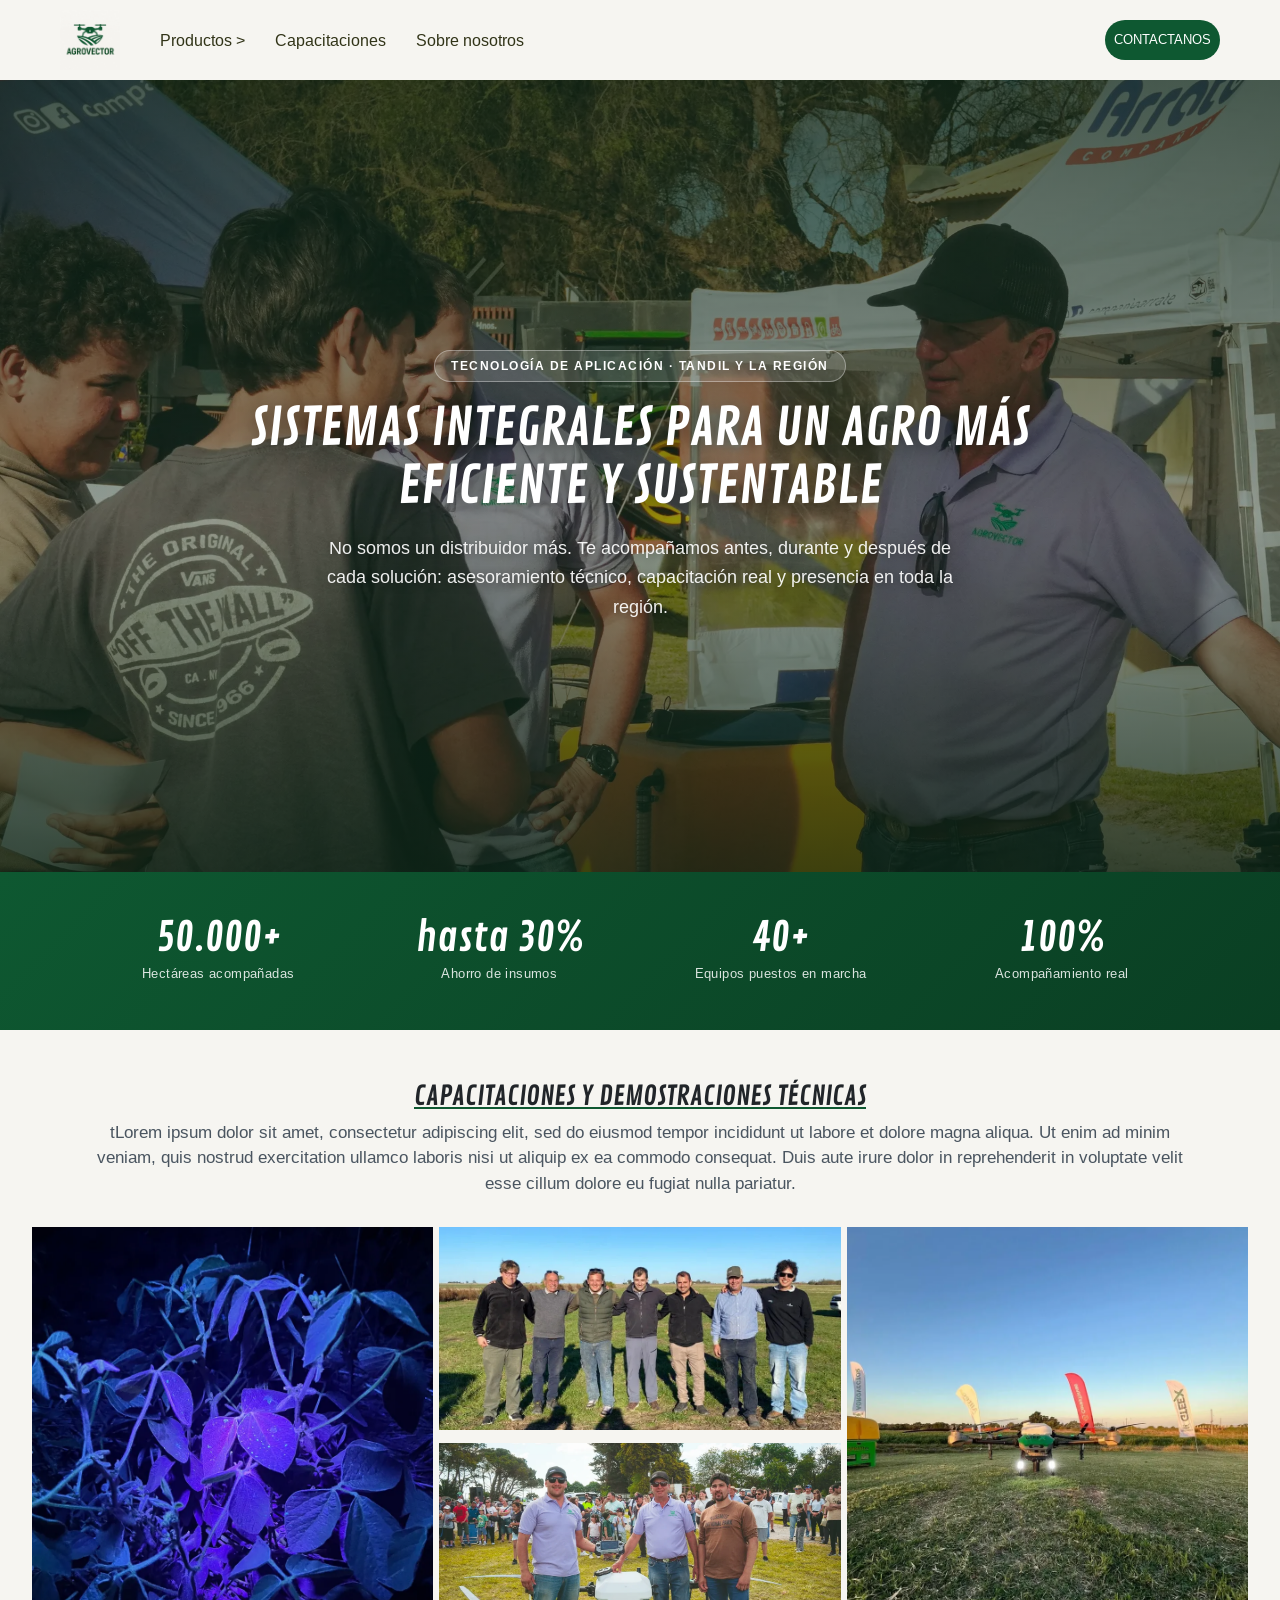
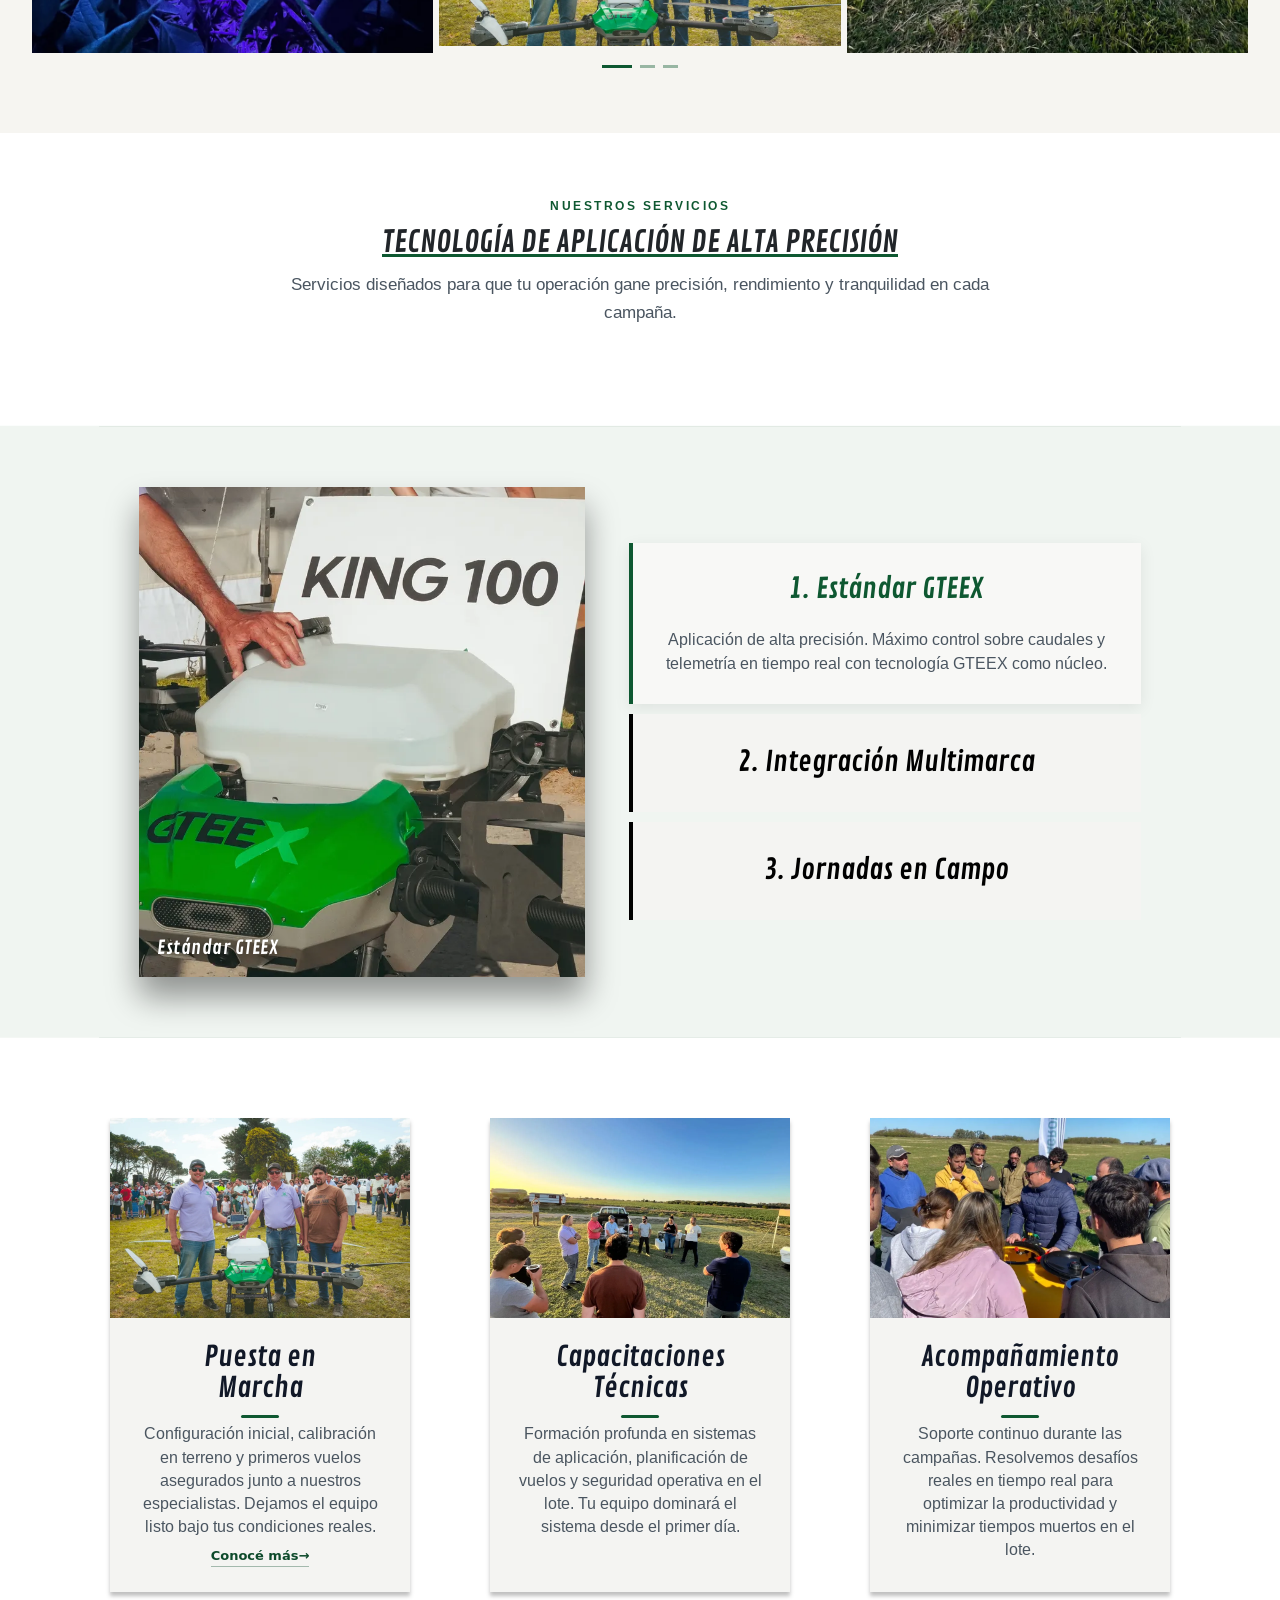
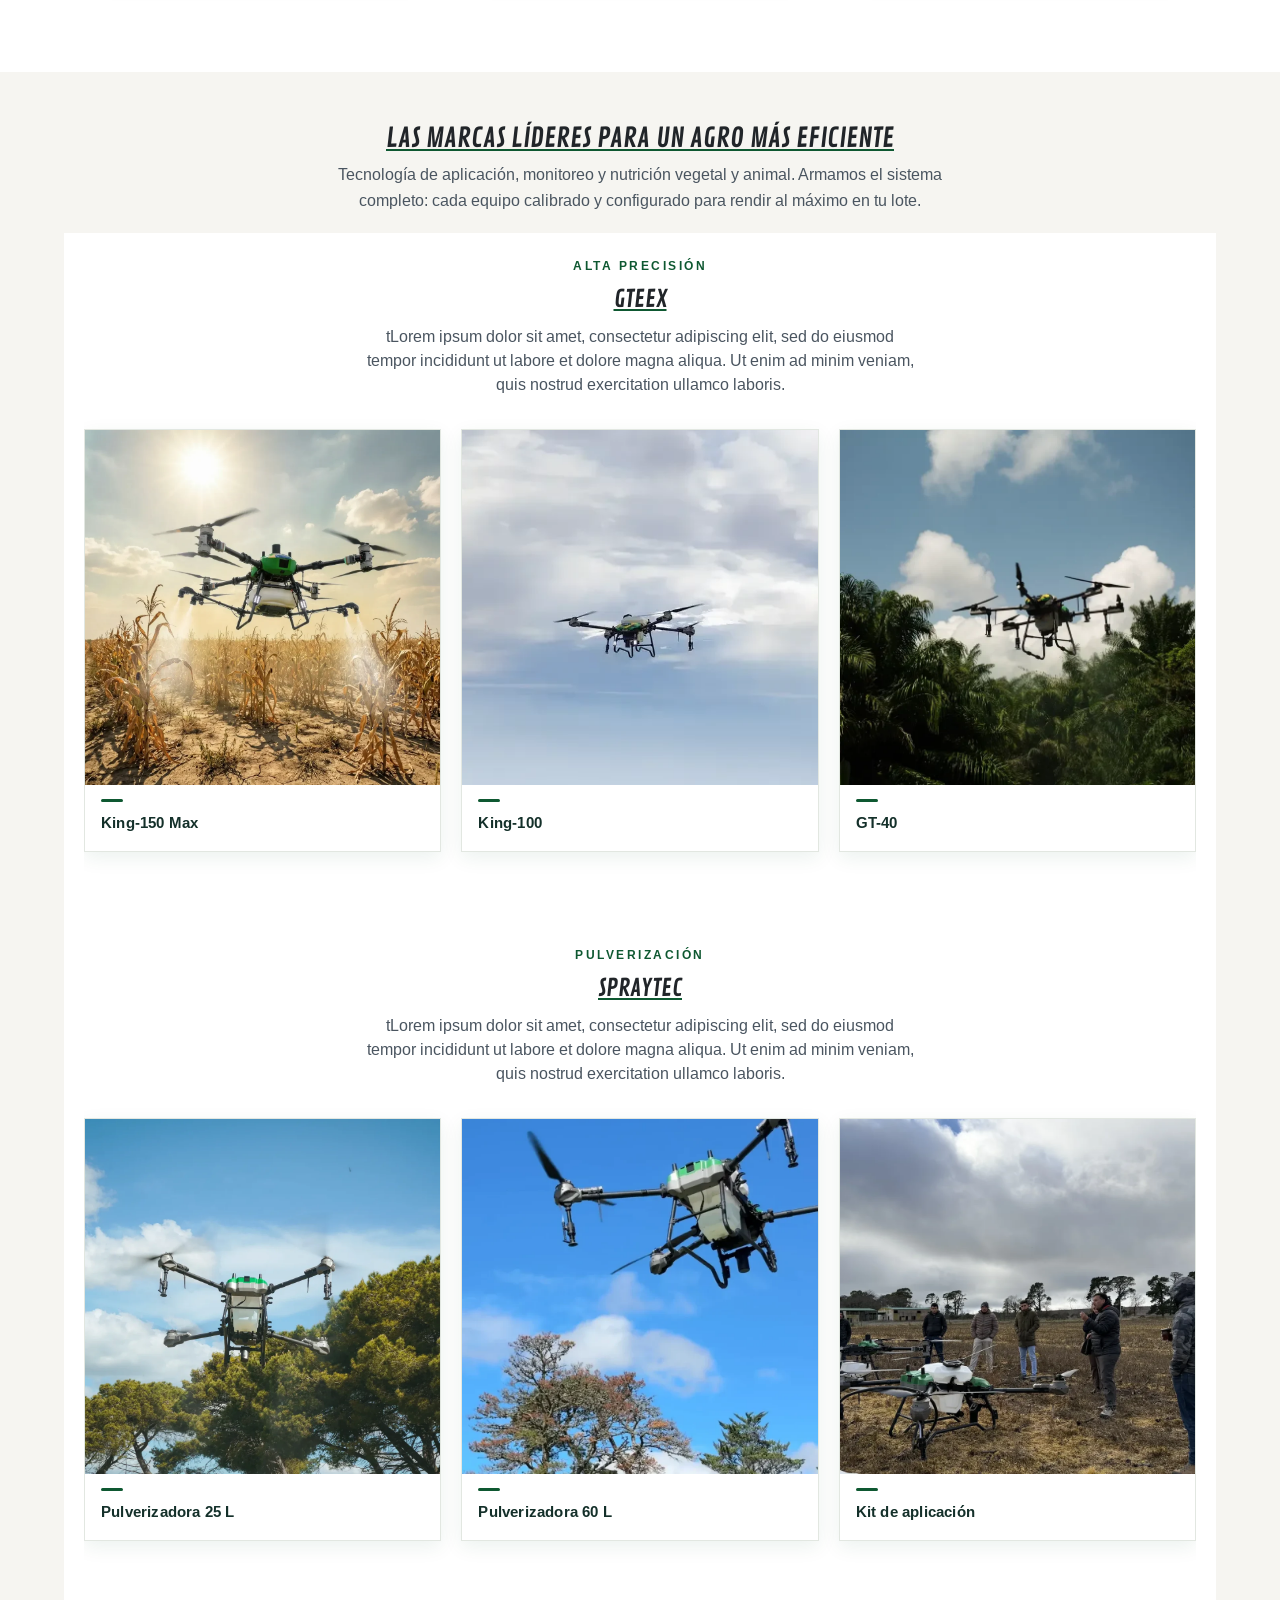
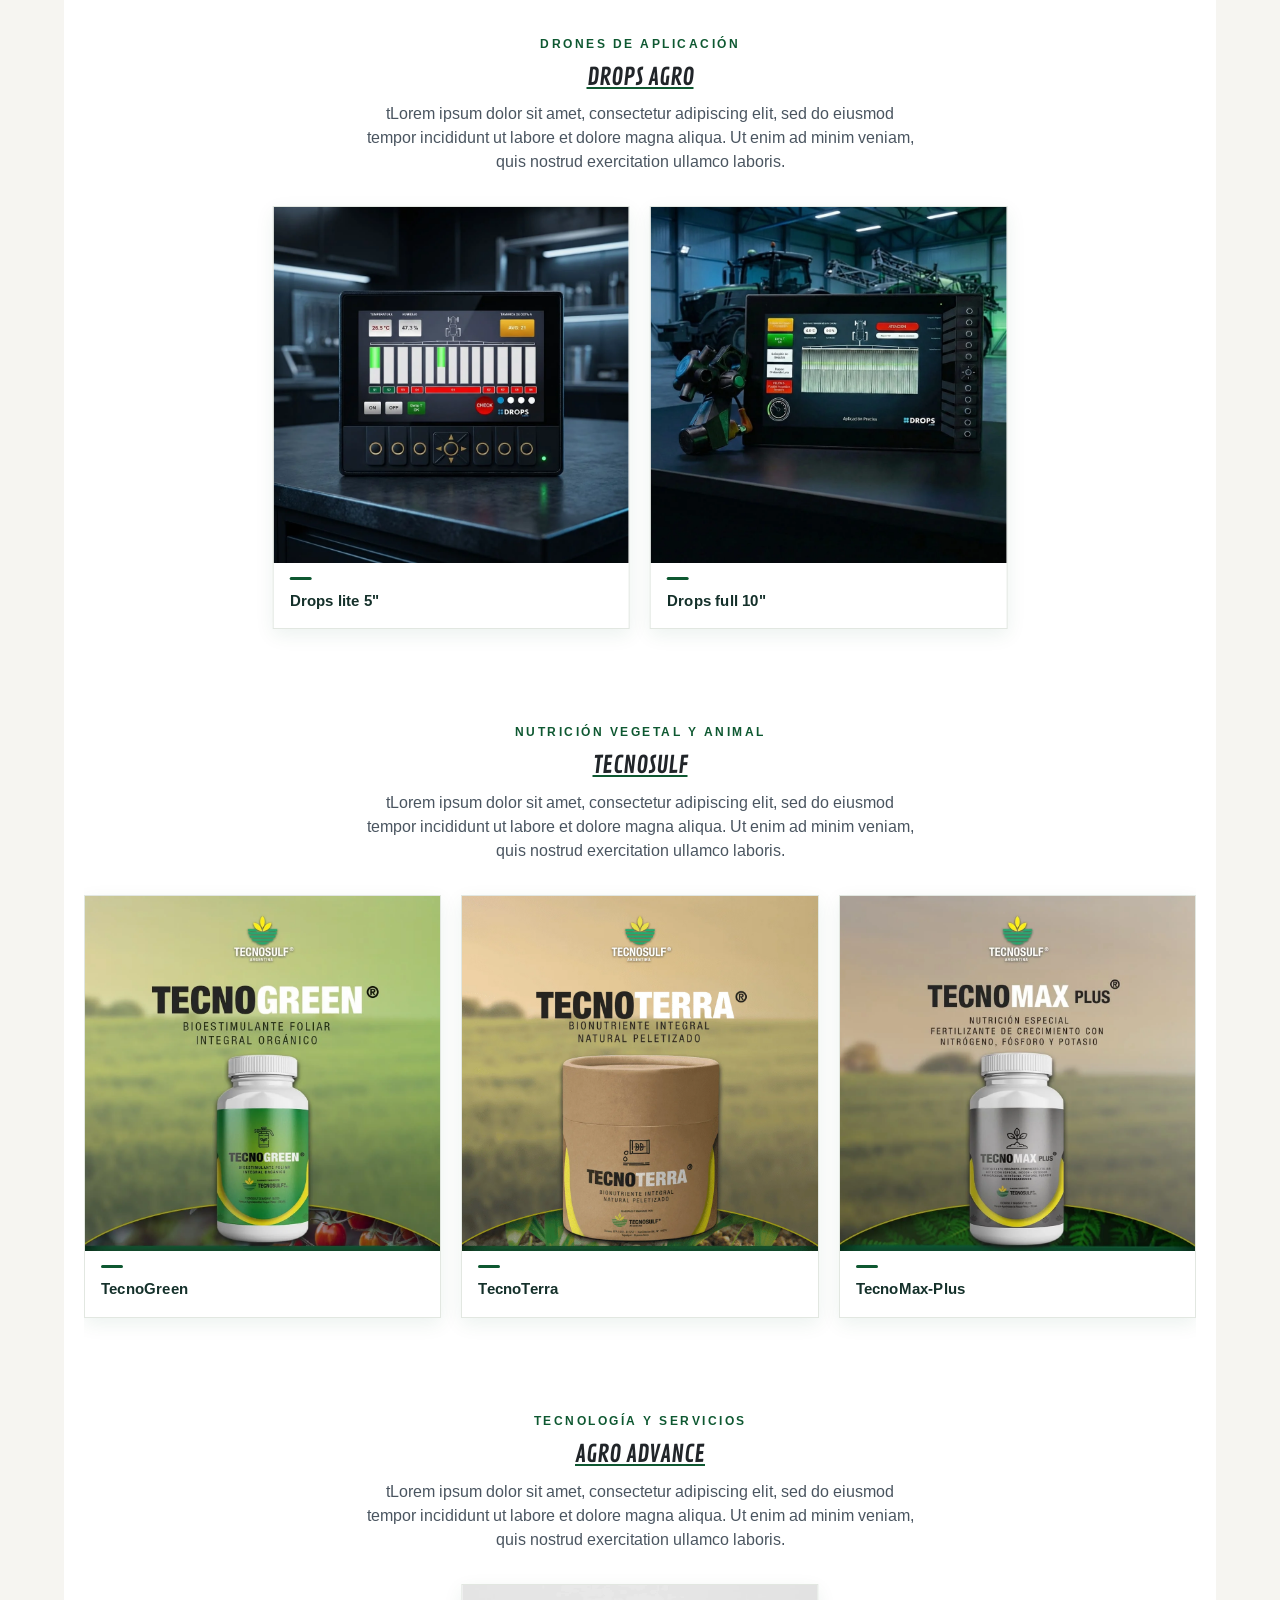
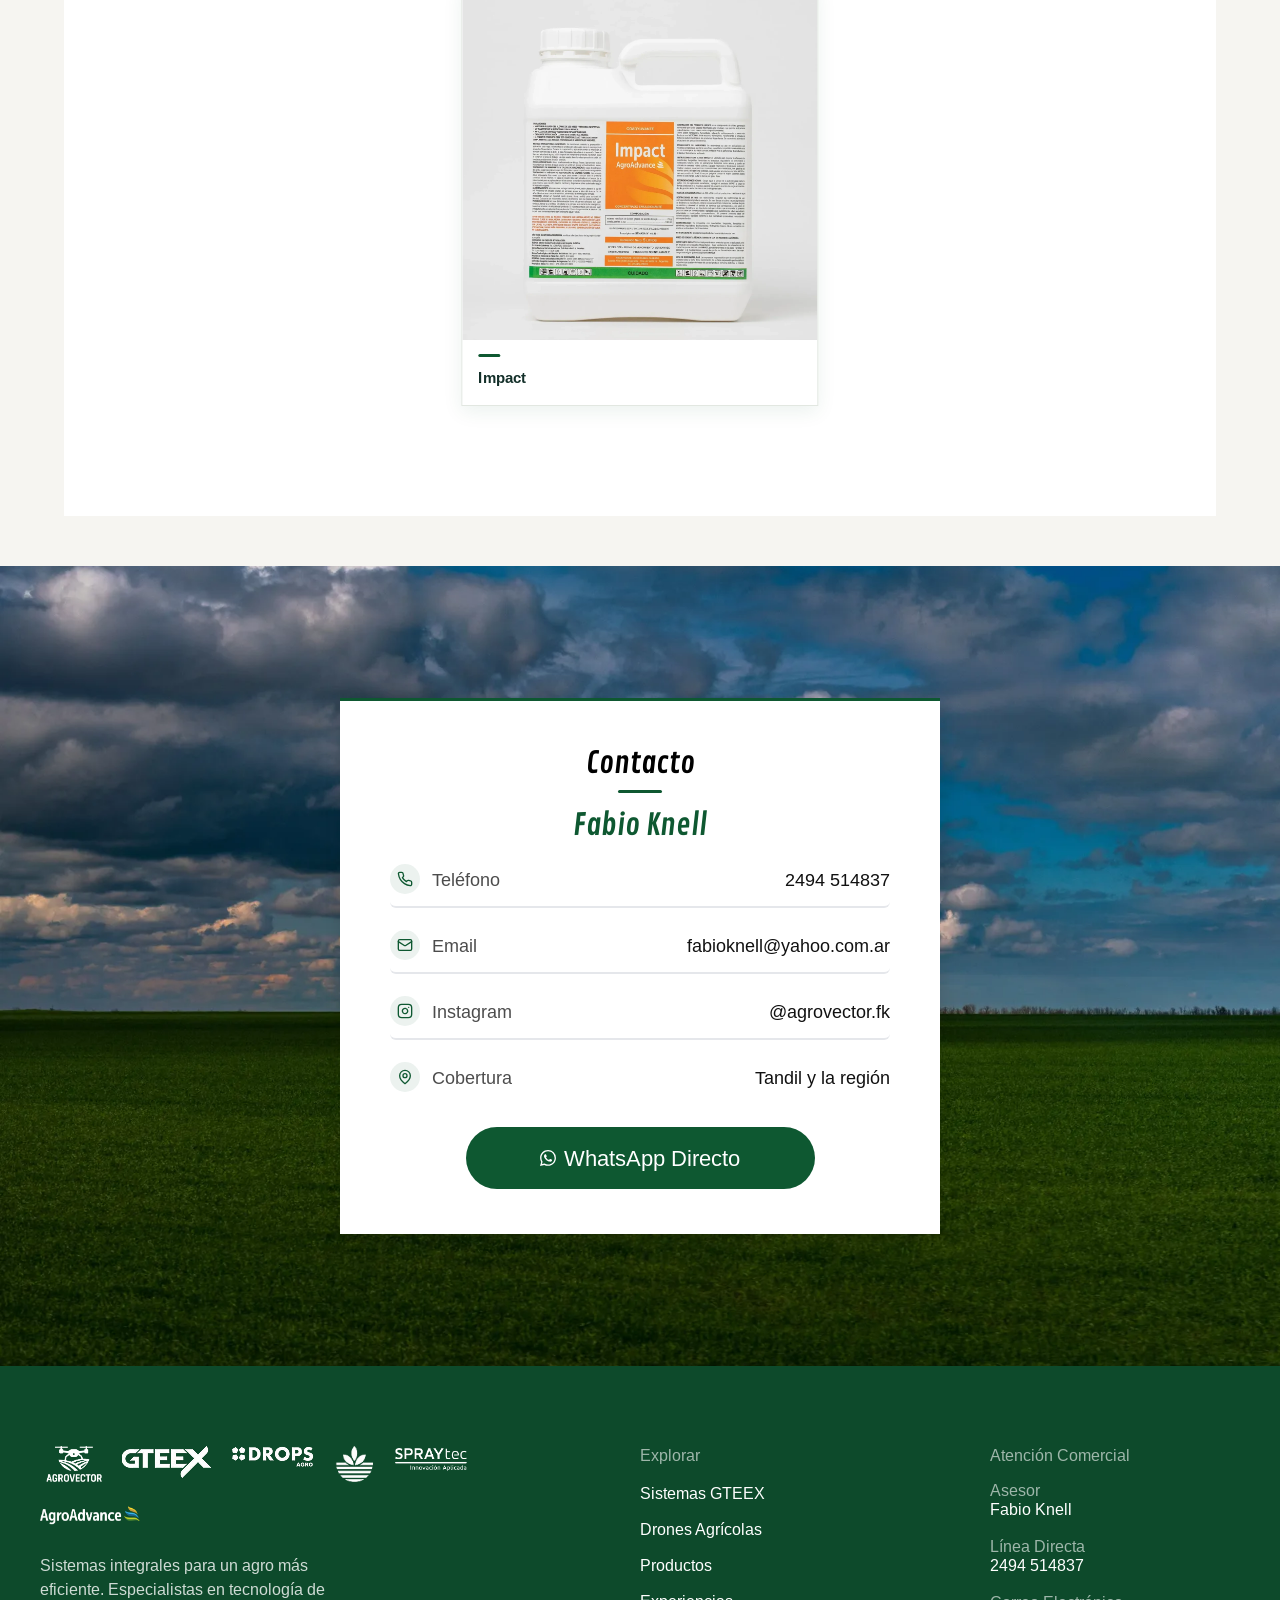
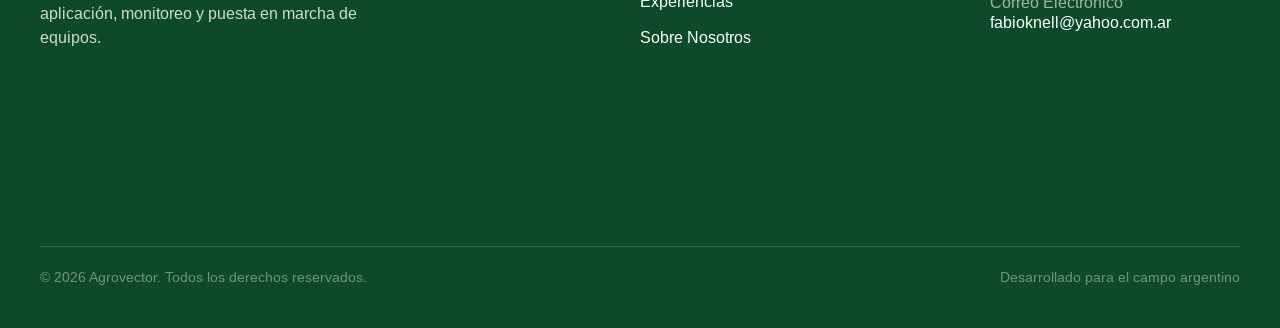
==== commit e1570521: "cambios" ====
--- a/index.html
+++ b/index.html
@@ -307,23 +307,29 @@
                             </p>
                         </div>
 
-                        <!-- Agregamos "swiper" al contenedor principal -->
+                     
                         <div class="productos-grid swiper">
-                            <!-- Capa OBLIGATORIA de Swiper -->
+                      
                             <div class="swiper-wrapper">
-                                <!-- Agregamos "swiper-slide" a cada item tuyo -->
-                                <div class="producto-item swiper-slide">
-                                    <span class="product-name">King-150 Max</span>
-                                    <img src="assets/img/king-150-max.webp" loading="lazy" alt="King 150 Max">
-                                </div>
-                                <div class="producto-item swiper-slide">
-                                    <span class="product-name">King-100</span>
-                                    <img src="assets/img/king-100.webp" loading="lazy" alt="King 100">
-                                </div>
-                                <div class="producto-item swiper-slide">
-                                    <span class="product-name">GT-40</span>
-                                    <img src="assets/img/gteex-gt40.webp" loading="lazy"  alt="GT 40">
-                                </div>
+                               
+                                <div class="producto-item swiper-slide">
+    <a href="https://www.gteex.com.ar/drones/king-150" target="_blank" rel="noopener noreferrer" class="producto-link">
+        <span class="product-name">King-150 Max</span>
+        <img src="assets/img/king-150-max.webp" loading="lazy" alt="King 150 Max">
+    </a>
+</div>
+                                <div class="producto-item swiper-slide">
+    <a href="https://www.gteex.com.ar/drones/king-100" target="_blank" rel="noopener noreferrer" class="producto-link">
+        <span class="product-name">King-100</span>
+        <img src="assets/img/king-100.webp" loading="lazy" alt="King 100">
+    </a>
+</div>
+                                <div class="producto-item swiper-slide">
+    <a href="https://www.gteex.com.ar/drones/gt-40" target="_blank" rel="noopener noreferrer" class="producto-link">
+        <span class="product-name">GT-40</span>
+        <img src="assets/img/gteex-gt40.webp" loading="lazy"  alt="GT 40">
+    </a>
+</div>
                             </div>
                         </div>
                     </div>
@@ -343,17 +349,23 @@
                         <div class="productos-grid swiper">
                             <div class="swiper-wrapper">
                                 <div class="producto-item swiper-slide">
-                                    <span class="product-name">Pulverizadora 25 L</span>
-                                    <img src="assets/img/galeria-02.webp" loading="lazy" alt="Pulverizadora Spraytec 25 litros">
-                                </div>
-                                <div class="producto-item swiper-slide">
-                                    <span class="product-name">Pulverizadora 60 L</span>
-                                    <img src="assets/img/galeria-03.webp" loading="lazy"  alt="Pulverizadora Spraytec 60 litros">
-                                </div>
-                                <div class="producto-item swiper-slide">
-                                    <span class="product-name">Kit de aplicación</span>
-                                    <img src="assets/img/galeria-04.webp" loading="lazy" alt="Kit de aplicación Spraytec">
-                                </div>
+    <a href="https://spraytec.com.ar/productos/cat/1/agro" target="_blank" rel="noopener noreferrer" class="producto-link">
+        <span class="product-name">Pulverizadora 25 L</span>
+        <img src="assets/img/galeria-02.webp" loading="lazy" alt="Pulverizadora Spraytec 25 litros">
+    </a>
+</div>
+                                <div class="producto-item swiper-slide">
+    <a href="https://spraytec.com.ar/productos/cat/1/agro" target="_blank" rel="noopener noreferrer" class="producto-link">
+        <span class="product-name">Pulverizadora 60 L</span>
+        <img src="assets/img/galeria-03.webp" loading="lazy"  alt="Pulverizadora Spraytec 60 litros">
+    </a>
+</div>
+                                <div class="producto-item swiper-slide">
+    <a href="https://spraytec.com.ar/productos/cat/1/agro" target="_blank" rel="noopener noreferrer" class="producto-link">
+        <span class="product-name">Kit de aplicación</span>
+        <img src="assets/img/galeria-04.webp" loading="lazy" alt="Kit de aplicación Spraytec">
+    </a>
+</div>
                             </div>
                         </div>
                     </div>
@@ -373,13 +385,17 @@
                         <div class="productos-grid swiper">
                             <div class="swiper-wrapper">
                                 <div class="producto-item swiper-slide">
-                                    <span class="product-name">Drops lite 5"</span>
-                                    <img src="assets/img/drops-lite.webp" loading="lazy" alt="Dron Drops lite 5 pulgadas">
-                                </div>
-                                <div class="producto-item swiper-slide">
-                                    <span class="product-name">Drops full 10"</span>
-                                    <img src="assets/img/drops-full.webp" loading="lazy" alt="Dron Drops full 10 pulgadas">
-                                </div>
+    <a href="https://www.drops-agro.com/" target="_blank" rel="noopener noreferrer" class="producto-link">
+        <span class="product-name">Drops lite 5"</span>
+        <img src="assets/img/drops-lite.webp" loading="lazy" alt="Dron Drops lite 5 pulgadas">
+    </a>
+</div>
+                                <div class="producto-item swiper-slide">
+    <a href="https://www.drops-agro.com/" target="_blank" rel="noopener noreferrer" class="producto-link">
+        <span class="product-name">Drops full 10"</span>
+        <img src="assets/img/drops-full.webp" loading="lazy" alt="Dron Drops full 10 pulgadas">
+    </a>
+</div>
                             </div>
                         </div>
                     </div>
@@ -399,25 +415,35 @@
                         <div class="productos-grid swiper">
                             <div class="swiper-wrapper">
                                 <div class="producto-item swiper-slide">
-                                    <span class="product-name">TecnoGreen</span>
-                                    <img src="assets/img/tecno-green.webp" loading="lazy" alt="Producto TecnoGreen">
-                                </div>
-                                <div class="producto-item swiper-slide">
-                                    <span class="product-name">TecnoTerra</span>
-                                    <img src="assets/img/tecno-tierra.webp" loading="lazy" alt="Producto TecnoTerra">
-                                </div>
-                                <div class="producto-item swiper-slide">
-                                    <span class="product-name">TecnoMax-Plus</span>
-                                    <img src="assets/img/tecno-max-plus.webp" loading="lazy" alt="Producto TecnoMax Plus">
-                                </div>
-                                <div class="producto-item swiper-slide">
-                                    <span class="product-name">TecnoPonia</span>
-                                    <img src="assets/img/tecno-ponia.webp" loading="lazy" alt="Producto TecnoPonia">
-                                </div>
-                                <div class="producto-item swiper-slide">
-                                    <span class="product-name">TecnoDiet</span>
-                                    <img src="assets/img/tecno-diet.webp" loading="lazy" alt="Producto TecnoDiet">
-                                </div>
+    <a href="https://tecnosulfargentina.com/bioestimulante-integral-con-aminoacidos/" target="_blank" rel="noopener noreferrer" class="producto-link">
+        <span class="product-name">TecnoGreen</span>
+        <img src="assets/img/tecno-green.webp" loading="lazy" alt="Producto TecnoGreen">
+    </a>
+</div>
+                                <div class="producto-item swiper-slide">
+    <a href="https://tecnosulfargentina.com/bionutriente-integral-natural/" target="_blank" rel="noopener noreferrer" class="producto-link">
+        <span class="product-name">TecnoTerra</span>
+        <img src="assets/img/tecno-tierra.webp" loading="lazy" alt="Producto TecnoTerra">
+    </a>
+</div>
+                                <div class="producto-item swiper-slide">
+    <a href="https://tecnosulfargentina.com/tecnomax-plus/" target="_blank" rel="noopener noreferrer" class="producto-link">
+        <span class="product-name">TecnoMax-Plus</span>
+        <img src="assets/img/tecno-max-plus.webp" loading="lazy" alt="Producto TecnoMax Plus">
+    </a>
+</div>
+                                <div class="producto-item swiper-slide">
+    <a href="https://tecnosulfargentina.com/tecnoponia/" target="_blank" rel="noopener noreferrer" class="producto-link">
+        <span class="product-name">TecnoPonia</span>
+        <img src="assets/img/tecno-ponia.webp" loading="lazy" alt="Producto TecnoPonia">
+    </a>
+</div>
+                                <div class="producto-item swiper-slide">
+    <a href="https://tecnosulfargentina.com/tecnodiet-ternero/" target="_blank" rel="noopener noreferrer" class="producto-link">
+        <span class="product-name">TecnoDiet</span>
+        <img src="assets/img/tecno-diet.webp" loading="lazy" alt="Producto TecnoDiet">
+    </a>
+</div>
                             </div>
                         </div>
                     </div>
@@ -437,9 +463,11 @@
                         <div class="productos-grid swiper">
                             <div class="swiper-wrapper">
                                 <div class="producto-item swiper-slide">
-                                    <span class="product-name">Impact</span>
-                                    <img src="assets/img/dron-impacto.webp" loading="lazy" alt="Producto Impact">
-                                </div>
+    <a href="https://agroadvance.com.ar/coadyuvantes/impact/" target="_blank" rel="noopener noreferrer" class="producto-link">
+        <span class="product-name">Impact</span>
+        <img src="assets/img/dron-impacto.webp" loading="lazy" alt="Producto Impact">
+    </a>
+</div>
                             </div>
                         </div>
                     </div>
@@ -500,12 +528,11 @@
  <!-- SECCION FOOTER -->
 <footer class="footer-profesional">
     <div class="footer-grid"> 
-      
-      <!-- Bloque 1: Marca Institucional -->
+
        <div class="footer-brand">
             
             <div class="brand-logos">
-                <!-- Logos con sus clases individuales -->
+    
                 <img src="assets/img/logo-agrovector-blanco.webp" alt="Agrovector" class="logo-principal">
                 <a href="https://gteex.com.ar" target="_blank" rel="noopener noreferrer" aria-label="Sitio web de GTEEX">
                     <img src="assets/img/logo-gteex.webp" loading="lazy" alt="GTEEX" class="logo-gteex">
@@ -516,12 +543,18 @@
                 <a href="https://tecnosulfargentina.com/" target="_blank" rel="noopener noreferrer" aria-label="Sitio web de Tecnosulf">
                     <img src="assets/img/logo-tecnosulf.webp" loading="lazy" alt="Logo Hoja" class="logo-hoja">
                 </a>
+                <a href="https://spraytec.com.ar" target="_blank" rel="noopener noreferrer" aria-label="Sitio web de Spraytec">
+                    <img src="assets/img/logo-spraytec-blanco.png" loading="lazy" alt="Spraytec" class="logo-spraytec">
+                </a>
+                <a href="https://agroadvance.com.ar" target="_blank" rel="noopener noreferrer" aria-label="Sitio web de AgroAdvance">
+                    <img src="assets/img/logo-agroadvance-light.png" loading="lazy" alt="AgroAdvance" class="logo-agroadvance">
+                </a>
             </div>
 
             <p>Sistemas integrales para un agro más eficiente. Especialistas en tecnología de aplicación, monitoreo y puesta en marcha de equipos.</p>
         </div>
 
-        <!-- Bloque 2: Navegación -->
+        <!-- Bloque: Navegación -->
         <div class="footer-col">
             <h4>Explorar</h4>
             <ul>
@@ -533,7 +566,7 @@
             </ul>
         </div>
 
-        <!-- Bloque 3: Contacto -->
+        <!-- Bloque: Contacto -->
         <div class="footer-col">
             <h4>Atención Comercial</h4>
             
--- a/assets/css/style.css
+++ b/assets/css/style.css
@@ -137,6 +137,7 @@
 p{
     font-size: 16px;
     font-family: 'Arimo', display;
+    color: #4a5560;
 }
 .main-info-container{
     width: 100%;
@@ -346,6 +347,13 @@
     box-shadow: 0 6px 18px rgba(14, 88, 49, 0.08);
     transition: transform 0.3s ease, box-shadow 0.3s ease;
 }
+.producto-link {
+    display: flex;
+    flex-direction: column;
+    text-decoration: none;
+    color: inherit;
+    height: 100%;
+}
 .producto-item img {
     order: -1;
     width: 100%;
@@ -453,7 +461,7 @@
 }
 .list-item p { 
     margin: 0; 
-    color: #000000; 
+    color: #4a5560; 
     line-height: 1.5; 
     max-height: 0; 
     overflow: hidden; 
@@ -474,7 +482,7 @@
     max-height: 120px; 
     opacity: 1; 
     margin-top: 10px; 
-    color: #000000; 
+    color: #4a5560; 
 }
 
 /* ========================================= */
@@ -550,7 +558,7 @@
 .card-body p {
     font-family: 'Arimo', sans-serif;
     font-size: 16px;
-    color: #334155;
+    color: #4a5560;
     line-height: 1.55;
     margin: 0;
 }
@@ -854,6 +862,18 @@
 .logo-hoja {
     width: auto;
     height: 30px;
+    object-fit: contain;
+    object-position: left;
+}
+.logo-spraytec {
+    width: 75px;
+    height: 26px;
+    object-fit: contain;
+    object-position: left;
+}
+.logo-agroadvance {
+    width: auto;
+    height: 26px;
     object-fit: contain;
     object-position: left;
 }
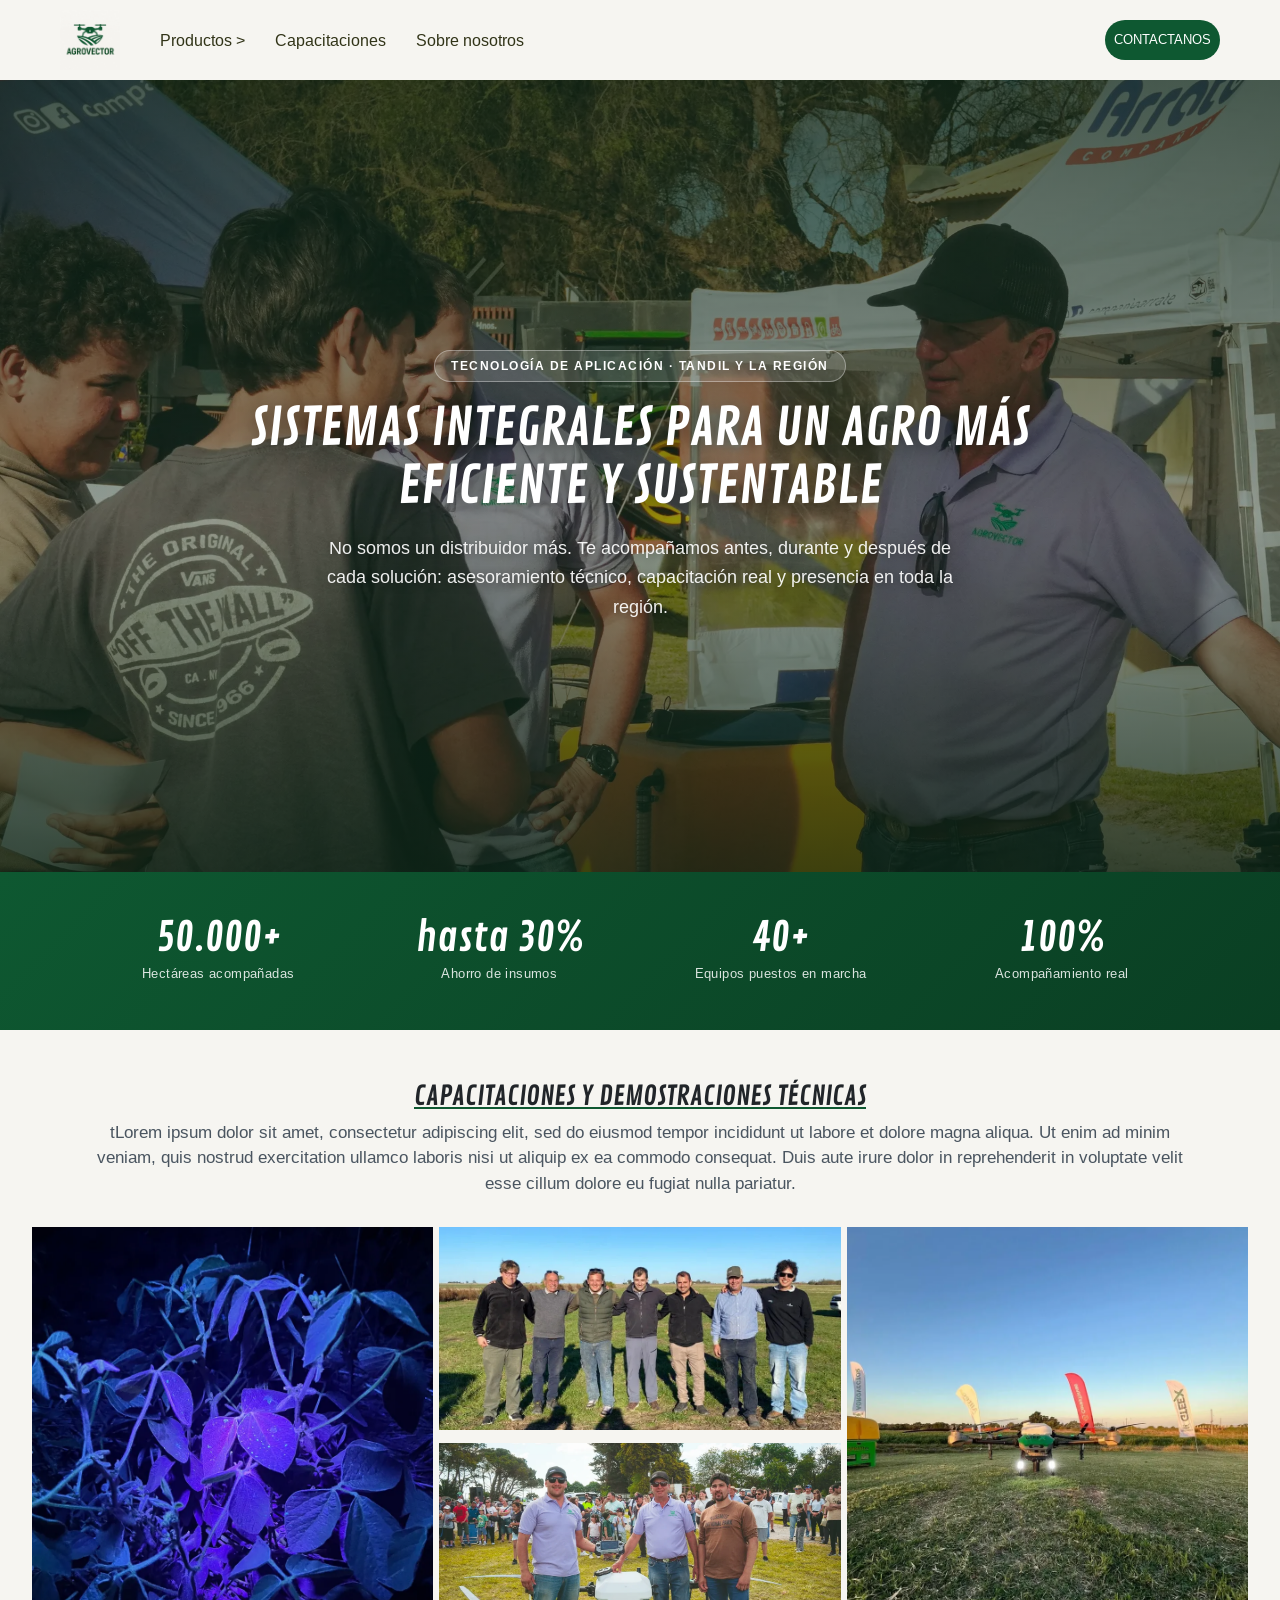
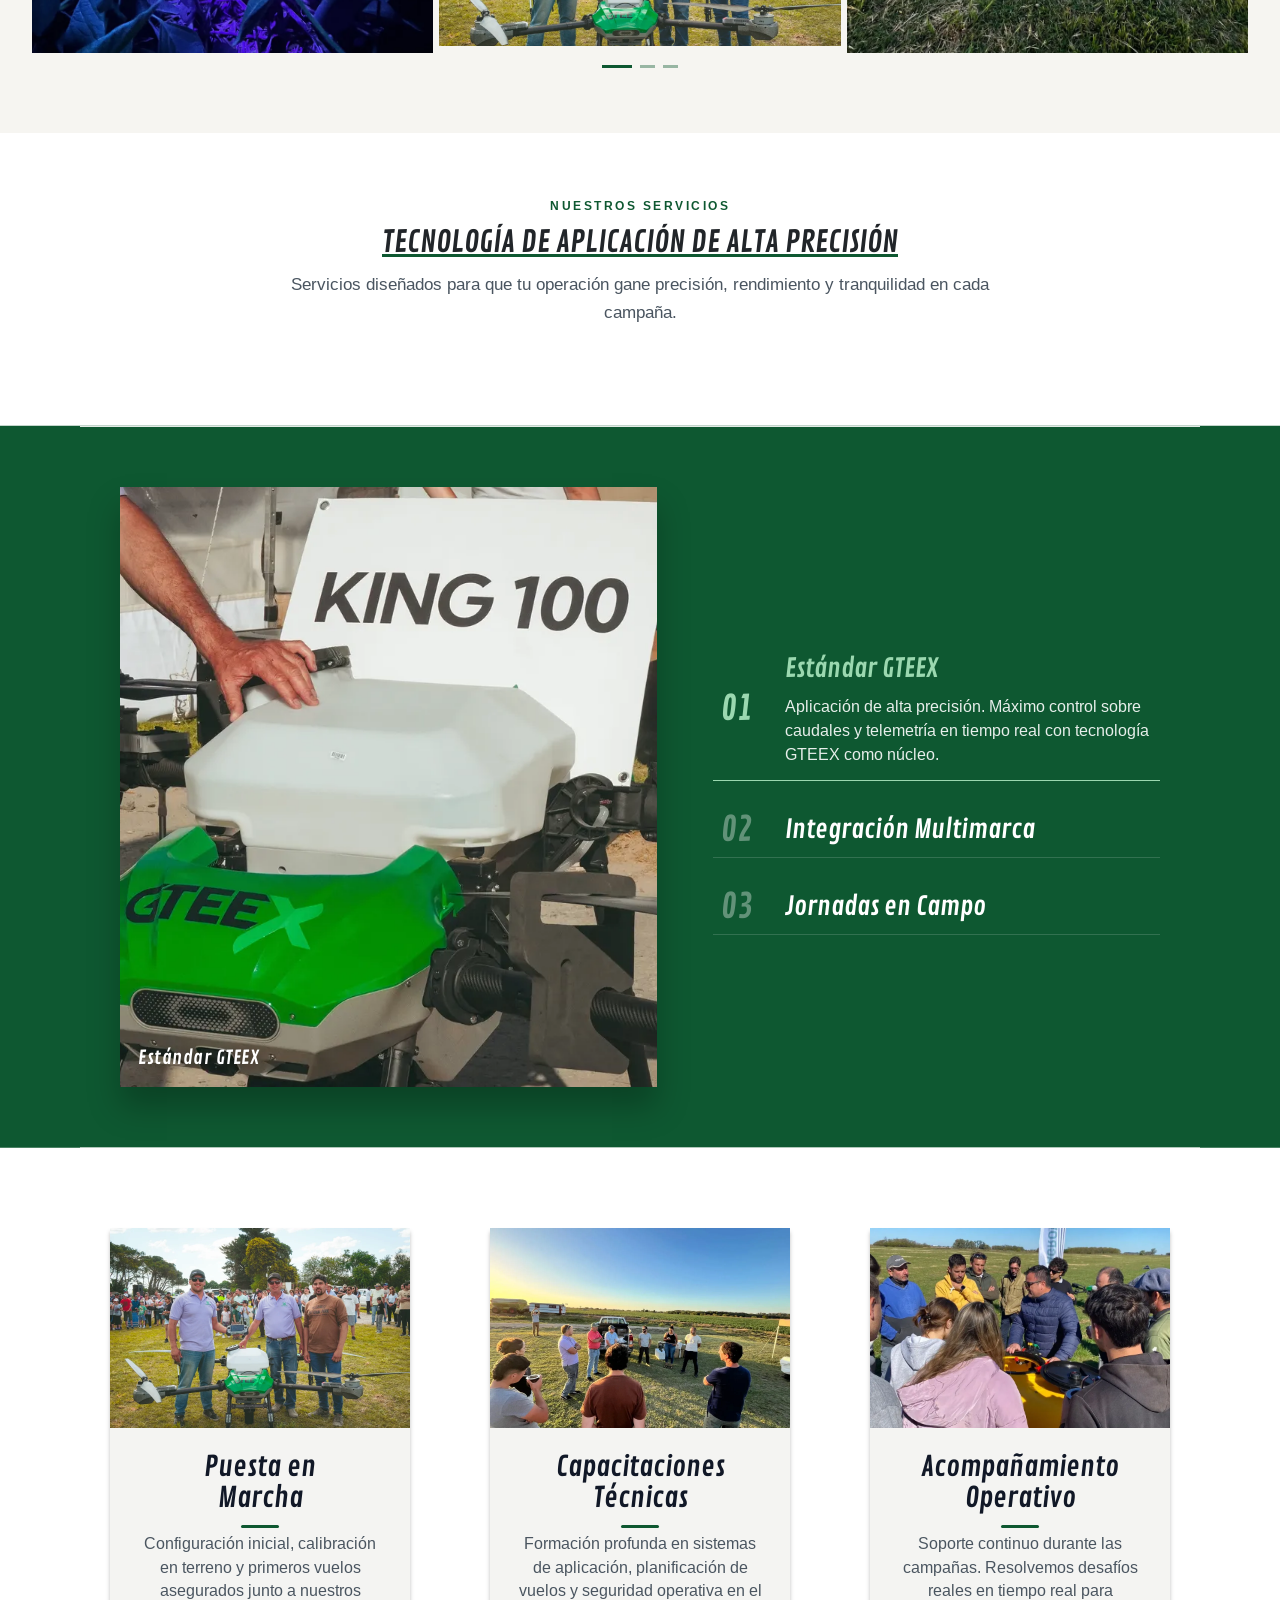
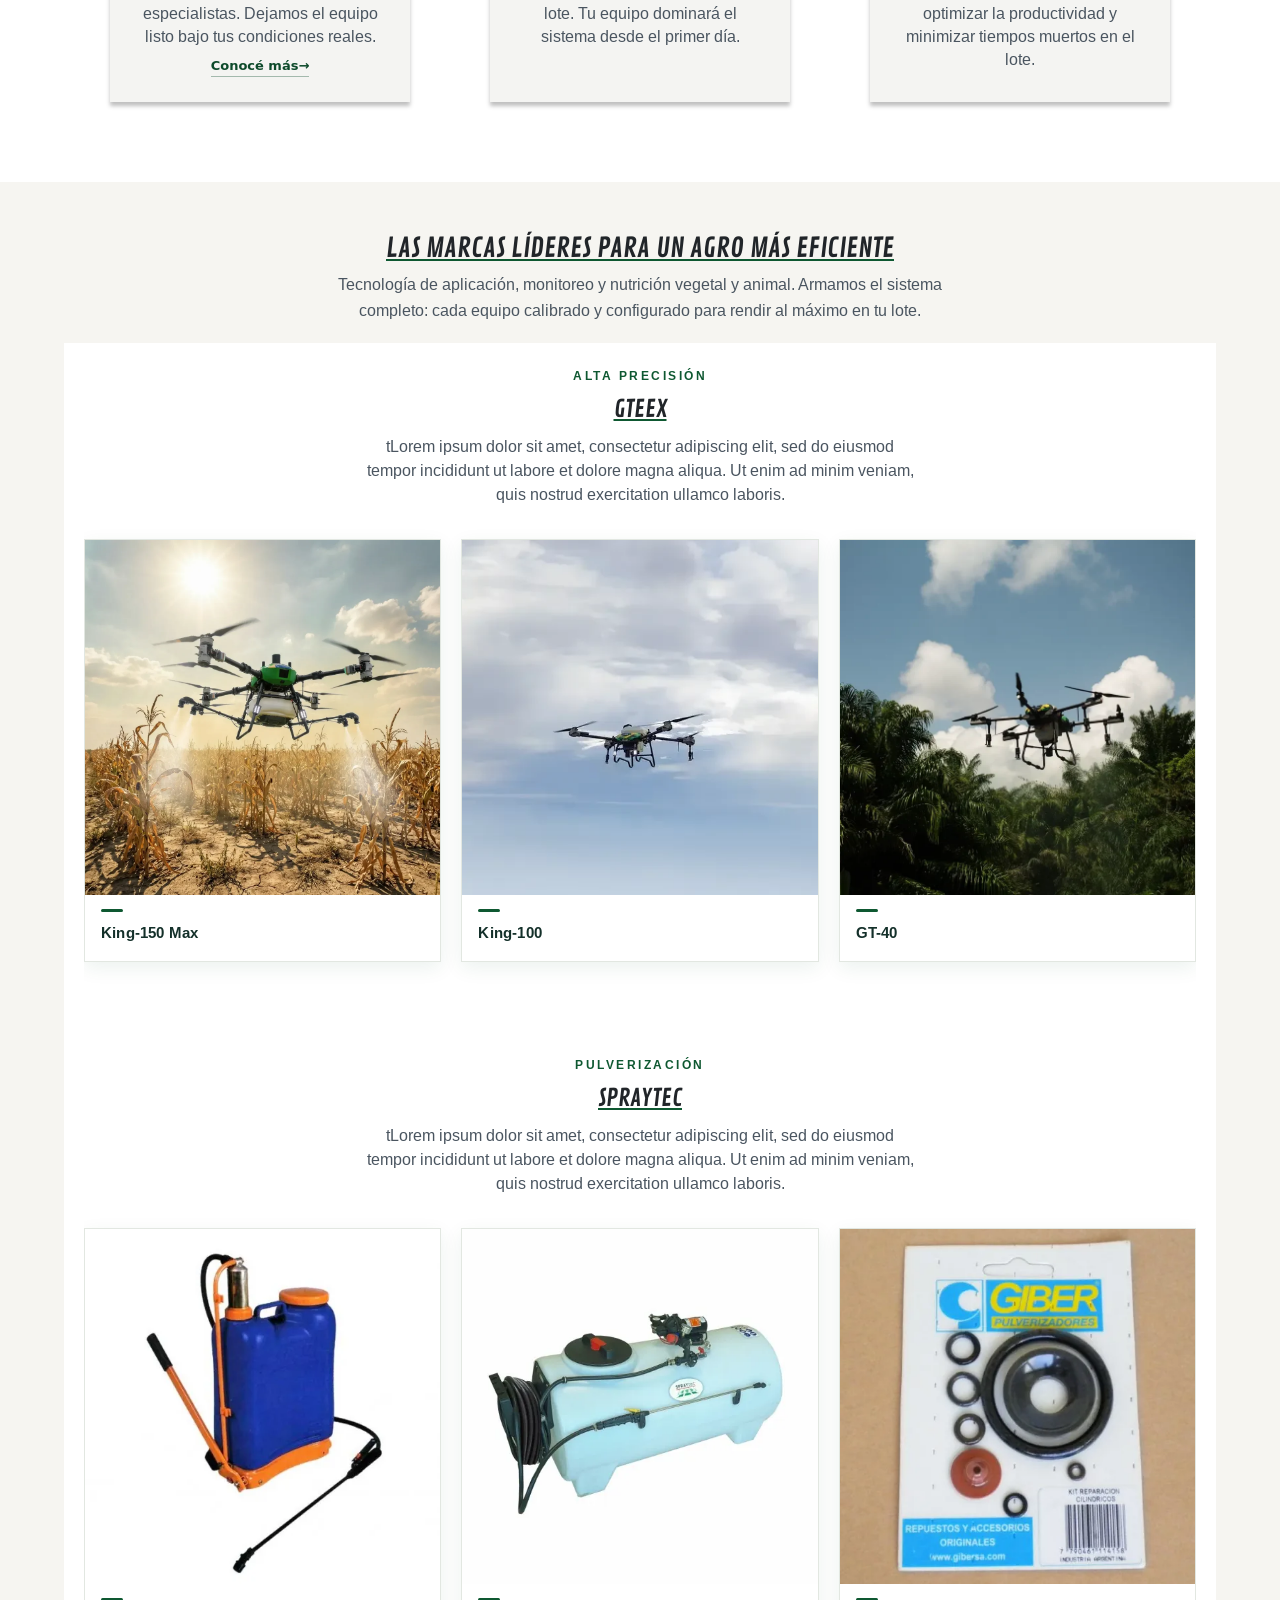
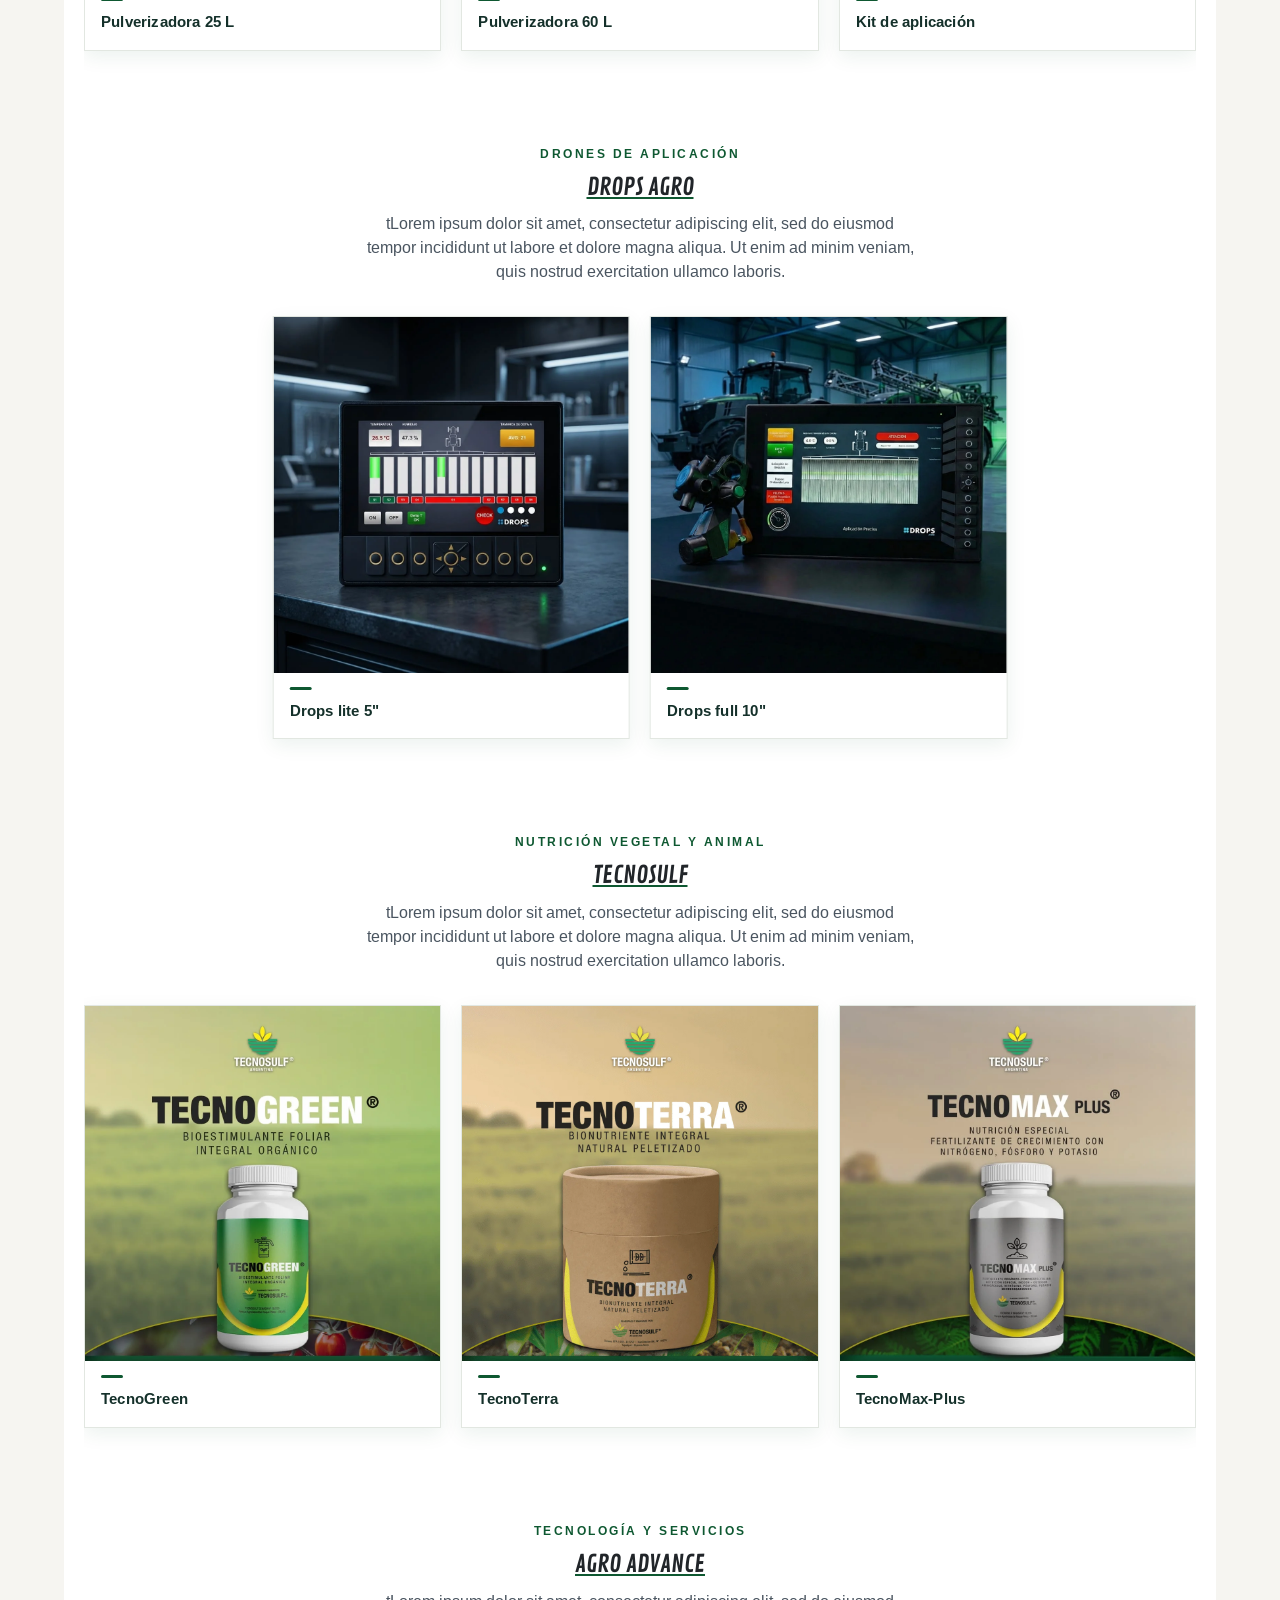
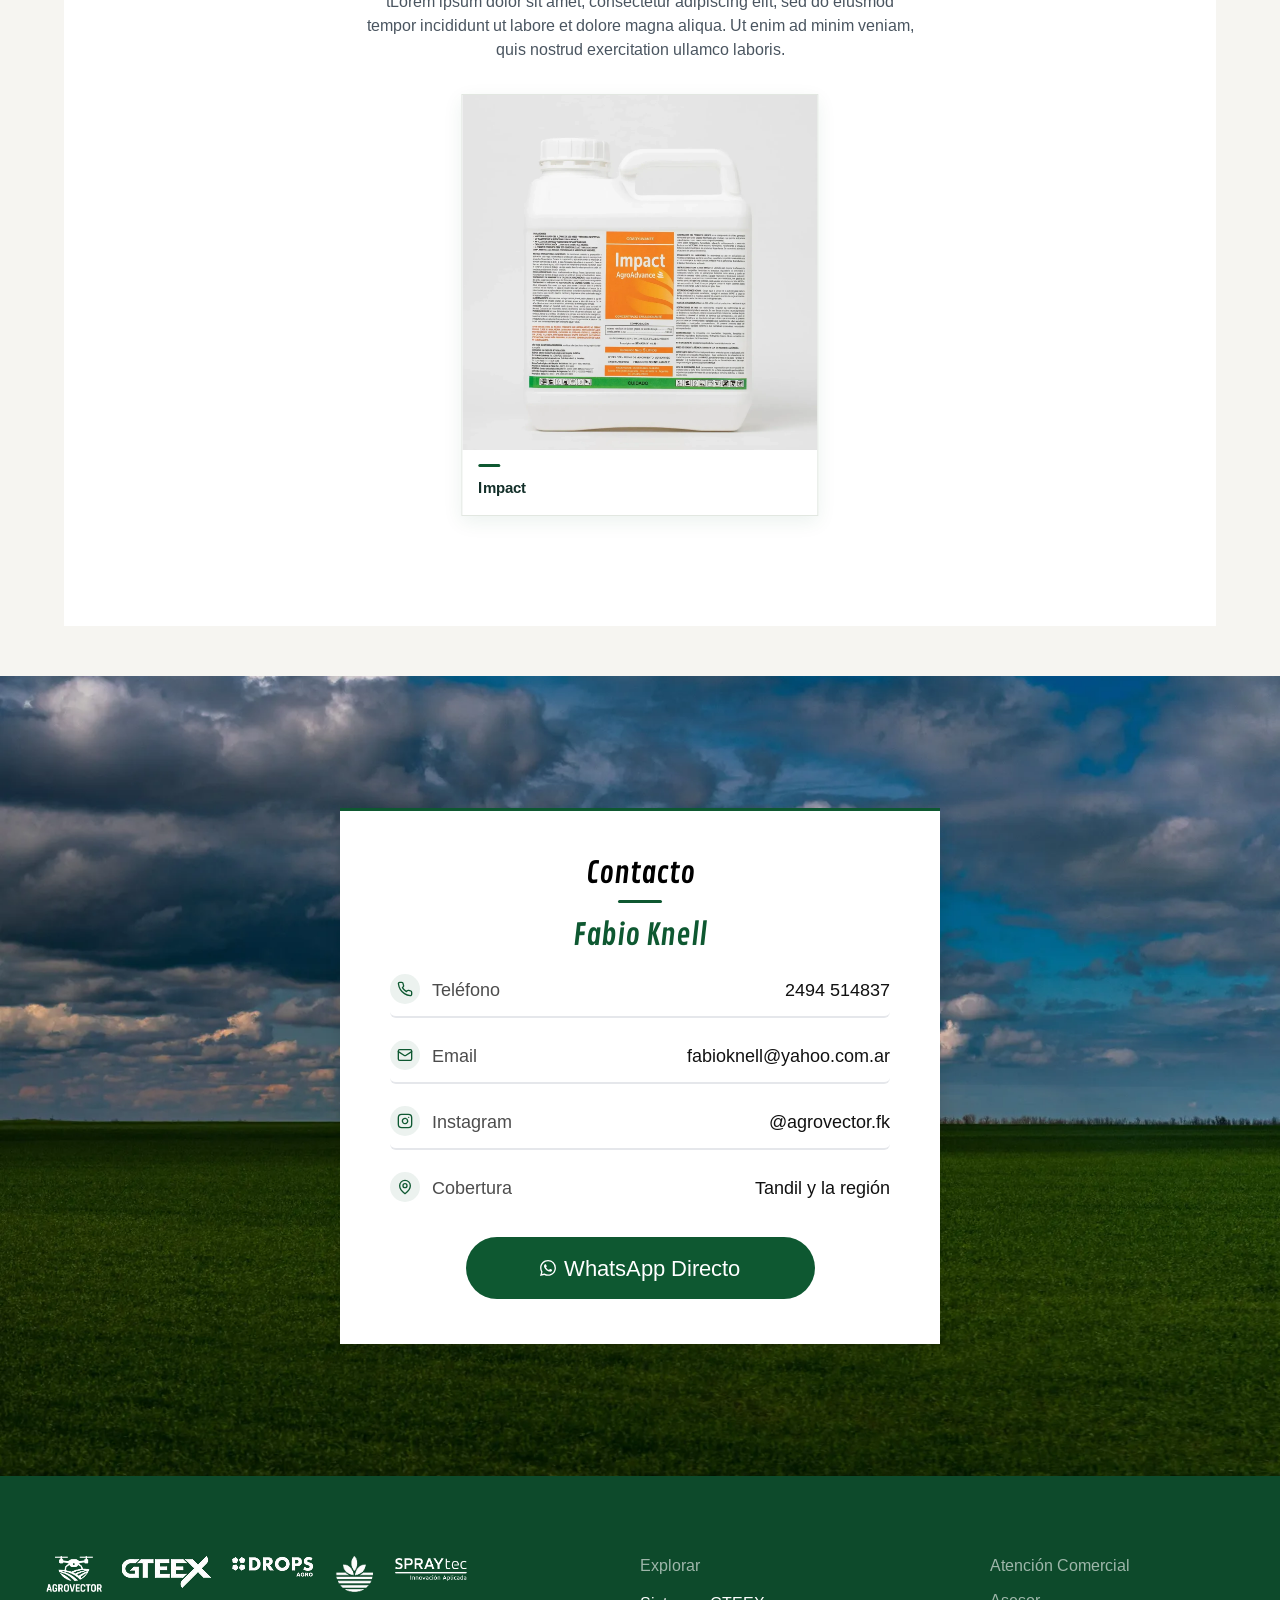
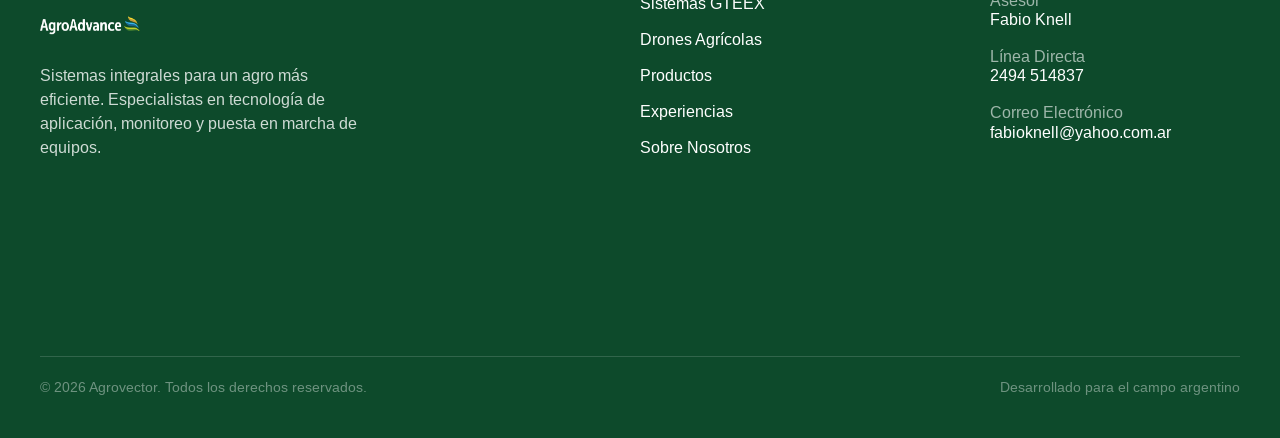
==== commit 5474cc24: "cambios" ====
--- a/index.html
+++ b/index.html
@@ -199,18 +199,21 @@
         <div class="content-list">
             
             <div class="list-item active" data-index="0">
-                <h3>1. Estándar GTEEX</h3>
-                <p>Aplicación de alta precisión. Máximo control sobre caudales y telemetría en tiempo real con tecnología GTEEX como núcleo.</p>
+                <span class="num">01</span>
+                <div class="txt"><h3>Estándar GTEEX</h3>
+                <p>Aplicación de alta precisión. Máximo control sobre caudales y telemetría en tiempo real con tecnología GTEEX como núcleo.</p></div>
             </div>
             
             <div class="list-item" data-index="1">
-                <h3>2. Integración Multimarca</h3>
-                <p>Nuestra metodología es extensible. Optimizamos y ponemos en marcha los equipos que ya forman parte de tu inventario agrícola.</p>
+                <span class="num">02</span>
+                <div class="txt"><h3>Integración Multimarca</h3>
+                <p>Nuestra metodología es extensible. Optimizamos y ponemos en marcha los equipos que ya forman parte de tu inventario agrícola.</p></div>
             </div>
             
             <div class="list-item" data-index="2">
-                <h3>3. Jornadas en Campo</h3>
-                <p>Entrenamiento operativo in-situ. Preparamos a tu equipo en planificación de misiones y protocolos de seguridad.</p>
+                <span class="num">03</span>
+                <div class="txt"><h3>Jornadas en Campo</h3>
+                <p>Entrenamiento operativo in-situ. Preparamos a tu equipo en planificación de misiones y protocolos de seguridad.</p></div>
             </div>
             
         </div>
--- a/assets/css/style.css
+++ b/assets/css/style.css
@@ -411,19 +411,20 @@
     grid-template-columns: 1fr; 
     gap: 20px;
     padding: 40px 20px; 
-    background-color: #F0F5F1;
+    background-color: #0E5831;
     border-top: 1px solid #E2EAE4;
     border-bottom: 1px solid #E2EAE4;
-    box-shadow: 0 0 0 100vmax #F0F5F1;
+    box-shadow: 0 0 0 100vmax #0E5831;
     clip-path: inset(0 -100vmax);
 }
 .image-showcase {
     position: relative;
-    height: 280px; 
+    height: 300px; 
     width: 100%; 
     margin: 0 auto; 
     overflow: hidden;
-    box-shadow: 0px 20px 30px 0px rgba(0, 0, 0, 0.4);
+    
+    box-shadow: 0px 20px 30px 0px rgba(0, 0, 0, 0.25);
 }
 .showcase-img {
     position: absolute;
@@ -445,15 +446,26 @@
     gap: 10px; 
 }
 .list-item {
-    padding: 15px 15px 15px 19px; 
-    border-left: 4px solid #000000;
+    display: flex;
+    gap: 18px;
+    align-items: flex-start;
+    padding: 16px 8px;
+    border-bottom: 1px solid rgba(255, 255, 255, 0.15);
     cursor: pointer;
     transition: all 0.3s ease;
     -webkit-tap-highlight-color: transparent; 
 }
+.list-item .num {
+    font-family: 'Contrail One', display;
+    font-size: 34px;
+    color: rgba(255, 255, 255, 0.35);
+    line-height: 1;
+    min-width: 46px;
+    transition: color 0.3s ease;
+}
 .list-item h3 { 
     margin: 0 0 5px 0; 
-    color: #000000; 
+    color: #ffffff; 
     transition: color 0.3s; 
     font-family: 'Contrail One', display;
     font-weight: 400; 
@@ -461,7 +473,7 @@
 }
 .list-item p { 
     margin: 0; 
-    color: #4a5560; 
+    color: rgba(255, 255, 255, 0.85); 
     line-height: 1.5; 
     max-height: 0; 
     overflow: hidden; 
@@ -472,17 +484,19 @@
     font-size: 16px; 
 }
 .list-item:hover, .list-item.active {
-    border-left-color: #0E5831;
-    background-color: #F6F5F1;
+    border-bottom-color: #9BD8B0;
+}
+.list-item:hover .num, .list-item.active .num {
+    color: #9BD8B0;
 }
 .list-item:hover h3, .list-item.active h3 { 
-    color: #0E5831; 
+    color: #9BD8B0; 
 }
 .list-item:hover p, .list-item.active p { 
     max-height: 120px; 
     opacity: 1; 
     margin-top: 10px; 
-    color: #4a5560; 
+    color: rgba(255, 255, 255, 0.9); 
 }
 
 /* ========================================= */
@@ -1024,7 +1038,7 @@
         height: 400px; 
     }
     .list-item h3 { 
-        font-size: 28px; 
+        font-size: 26px; 
         margin: 0; 
     }
     .list-item.active h3 {
@@ -1066,7 +1080,8 @@
         margin-right: auto;
         padding: 0;
         margin: 0 auto 0 40px;
-        height: auto;
+        height: 100%;
+        align-items: center;
     }
     .nav-links .logo,
     .mobile-contact-btn{
@@ -1084,6 +1099,9 @@
     }
     .item-submenu {
         position: relative; /* Sirve de ancla para que el submenú caiga justo debajo */
+        height: 100%;
+        display: flex;
+        align-items: center;
     }
     .submenu {
         display: none; /* Aseguramos que siga oculto */
@@ -1186,37 +1204,30 @@
 
     /* seccion 3 */
   .interactive-container { 
-        margin: 100px auto 0 auto;
-        max-width: 1082px;
-        grid-template-columns: 1fr 1.15fr; 
-        gap: 44px; 
-        align-items: center; 
-        padding: 60px 40px; 
-    }
-    .image-showcase { 
-        height: 490px; 
-        width: 100%;
-        max-width: 490px;
-        margin: 0; 
-    }
-    .content-list {
-        height: 490px; 
-        justify-content: center;
-    }
+      margin: 100px auto 0 auto;
+      max-width: 1120px;
+      grid-template-columns: 1.20fr 1fr; 
+      gap: 56px; 
+      align-items: center; 
+      padding: 60px 40px; 
+  }
+  .image-showcase { 
+      height: 600px; 
+      width: 100%;
+      max-width: 640px;
+      margin: 0; 
+  }
+  .content-list {
+      height: 560px; 
+      justify-content: center;
+      gap: 22px;
+  }
     .list-item {
-        height: 98px; 
-        display: flex;
-        flex-direction: column;
-        justify-content: center;
+        padding: 10px 8px;
         align-items: center;
-        text-align: center;
-        padding: 0 20px 0 19px; 
-        background: #f4f4f2; 
     }
     .list-item.active {
-        height: 161px;
-        box-shadow: 0px 4px 15px rgba(0, 0, 0, 0.08); 
-        background: #f8f8f6; 
+        padding: 14px 8px;
     }
     /* seccion 3 cards */
 
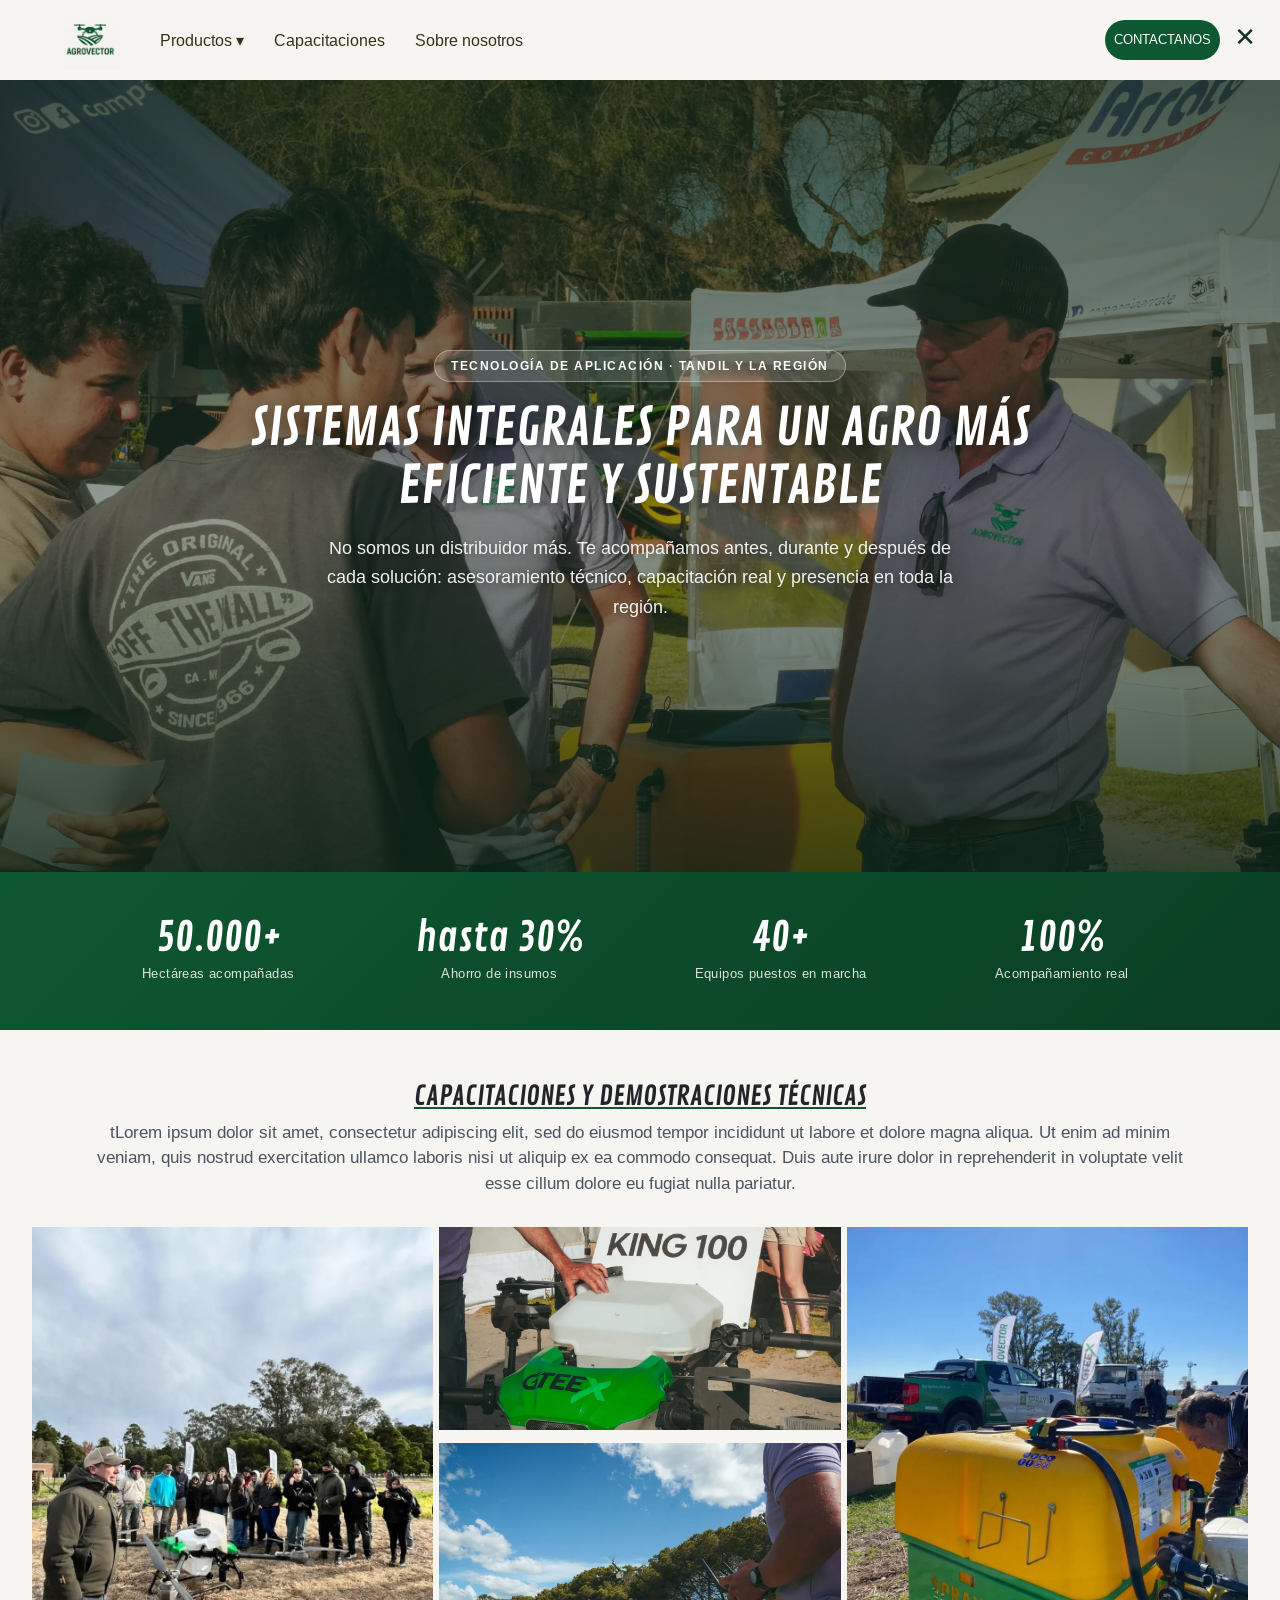
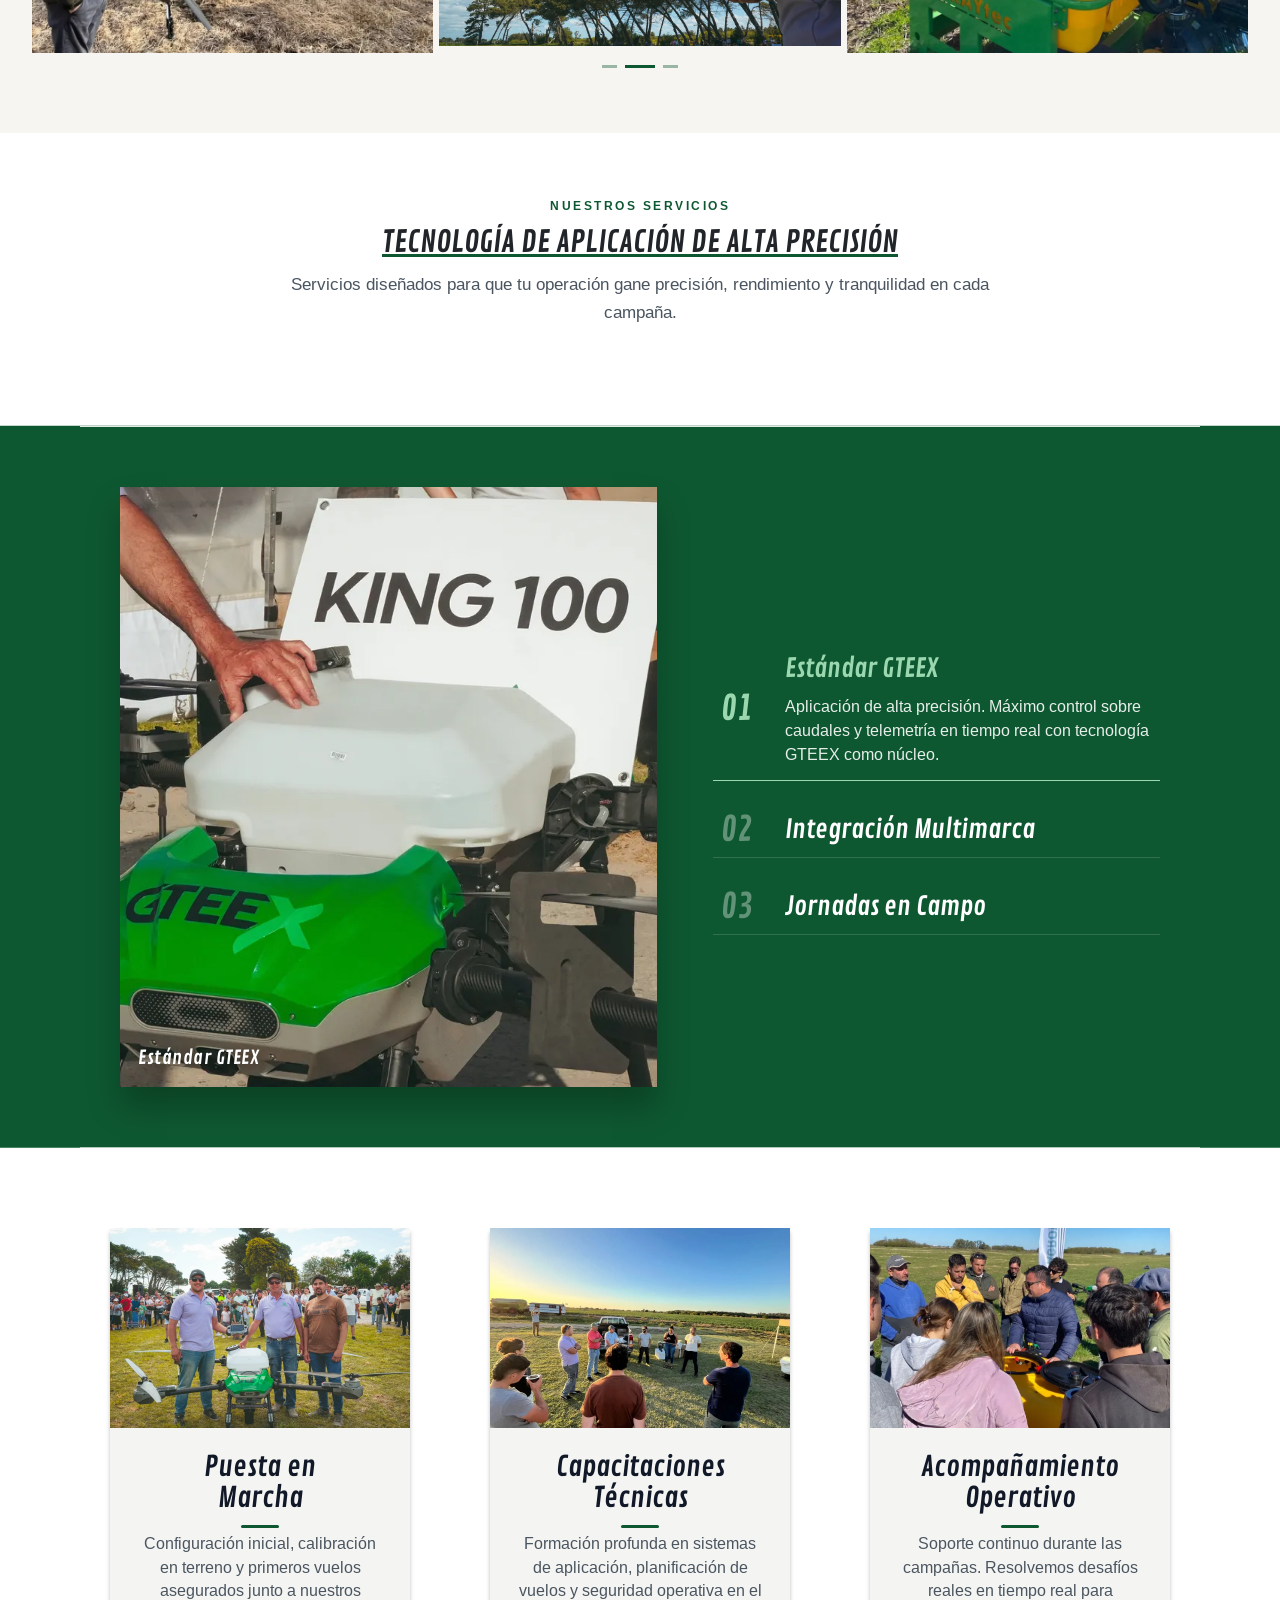
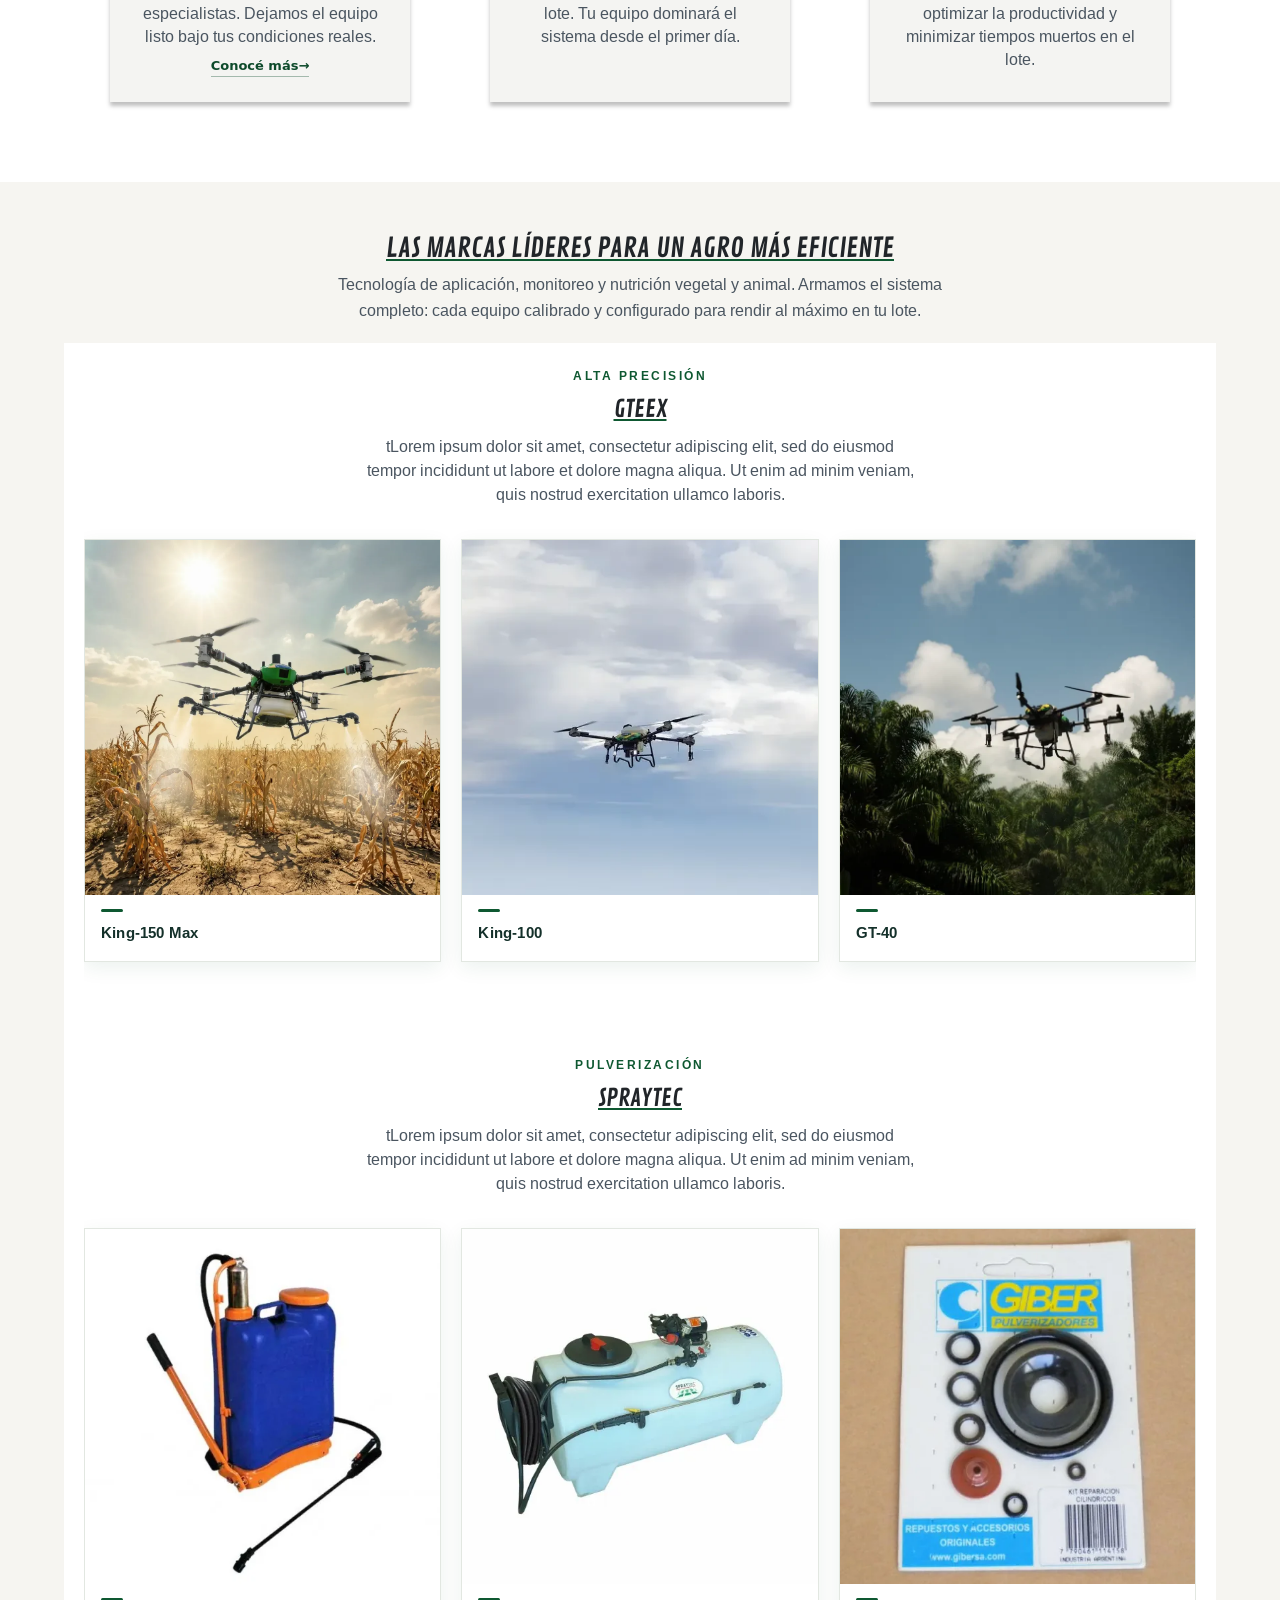
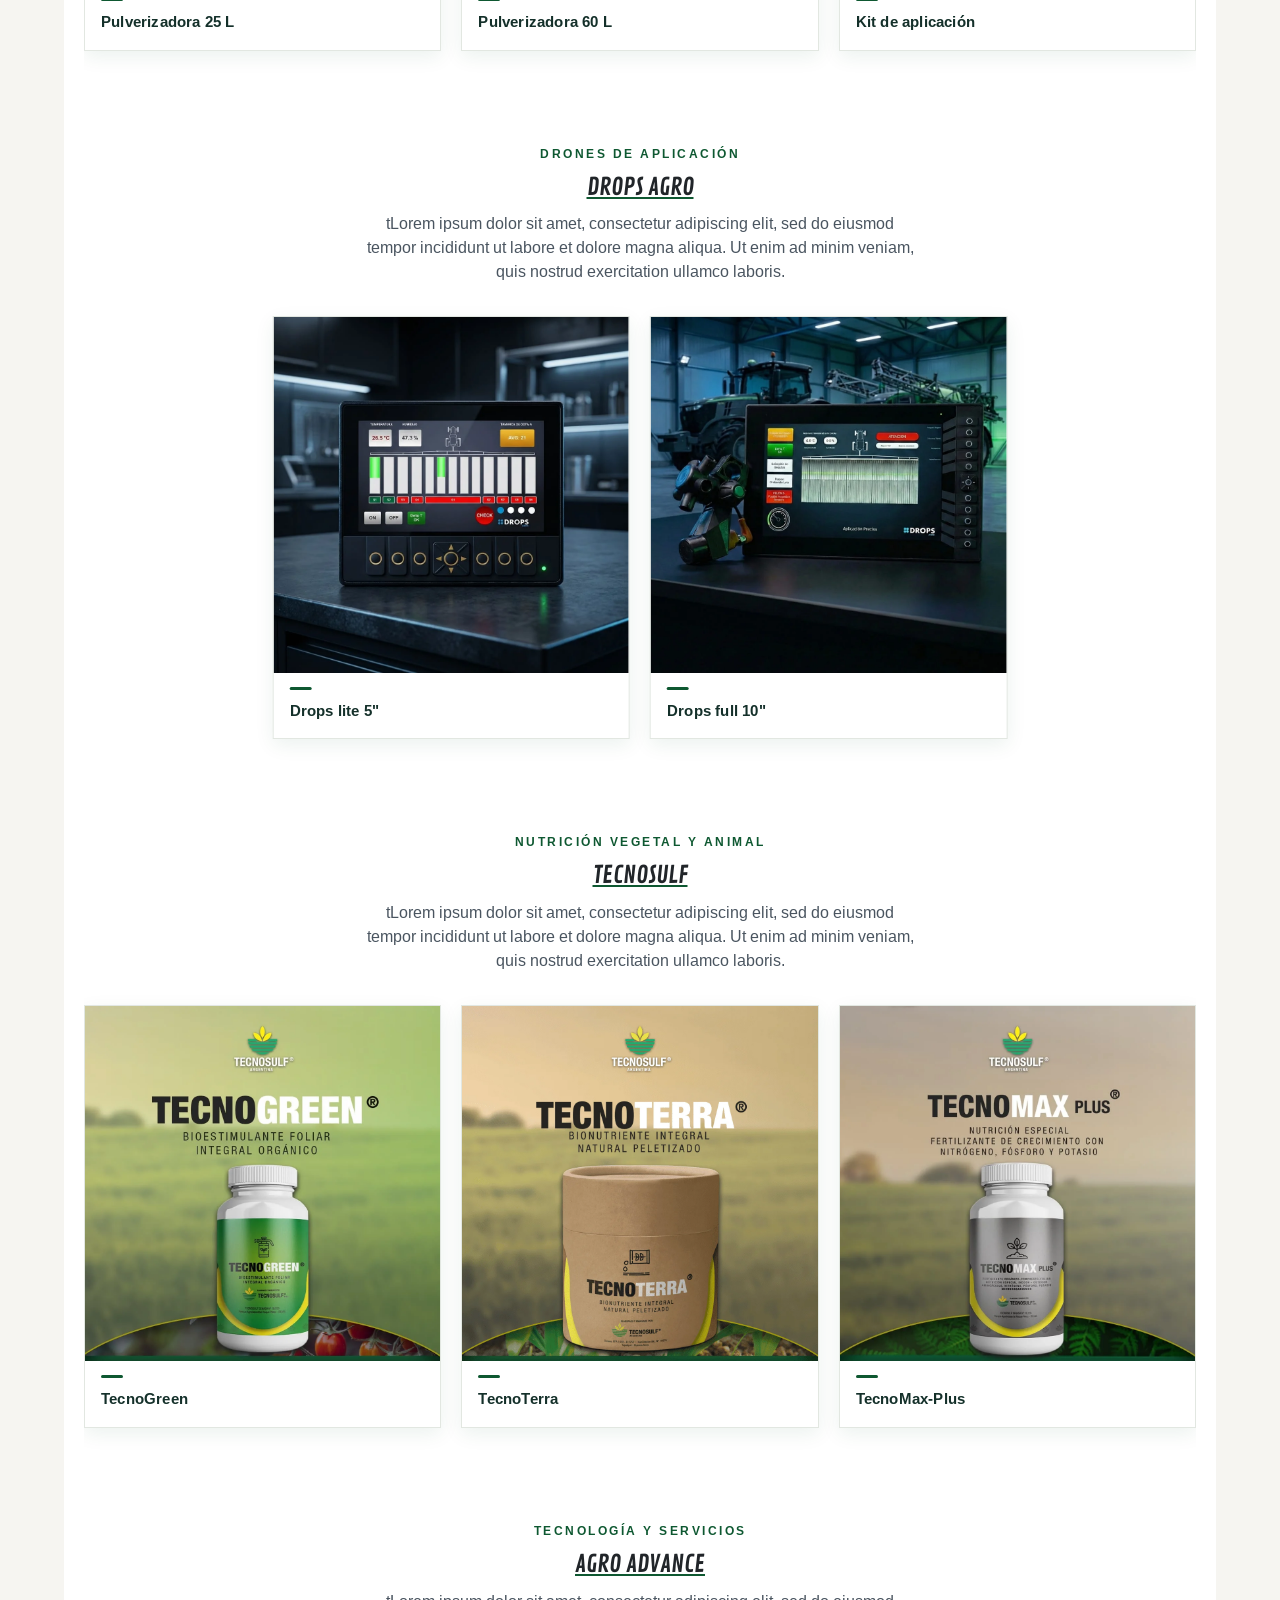
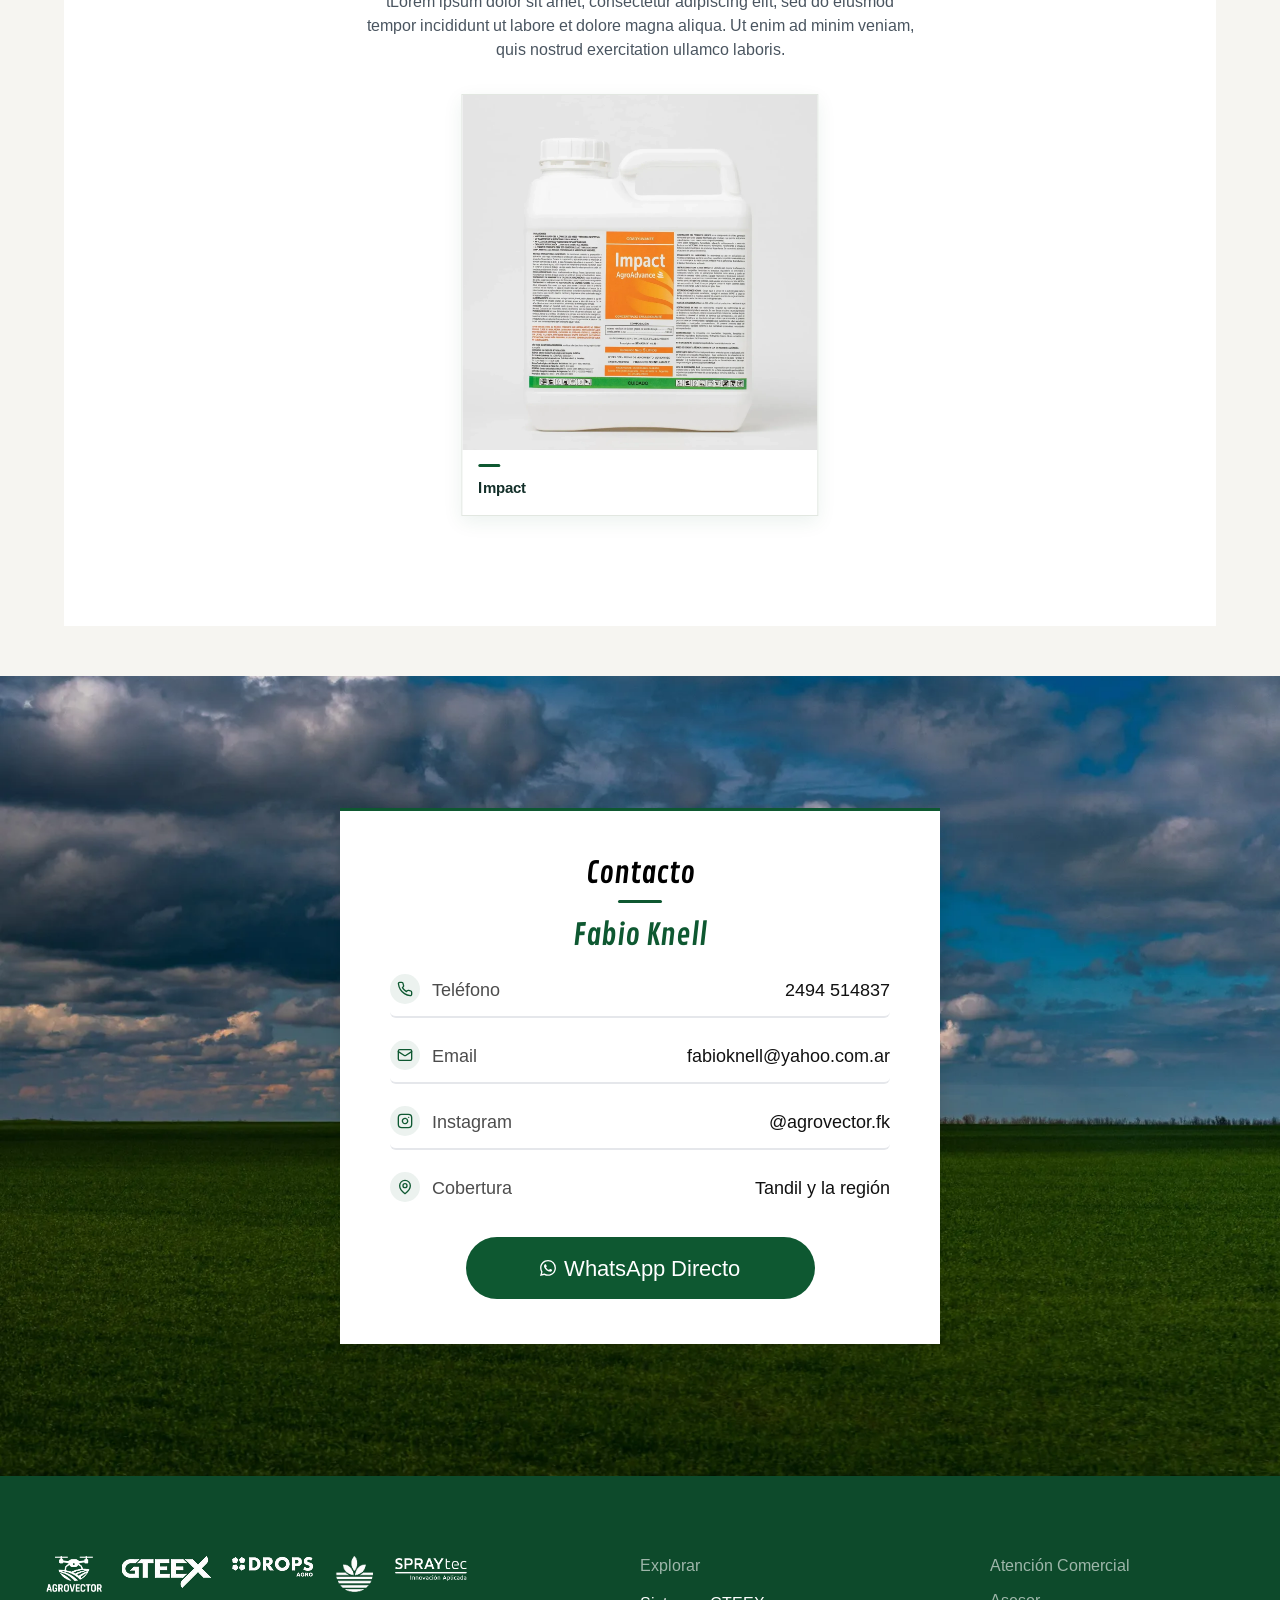
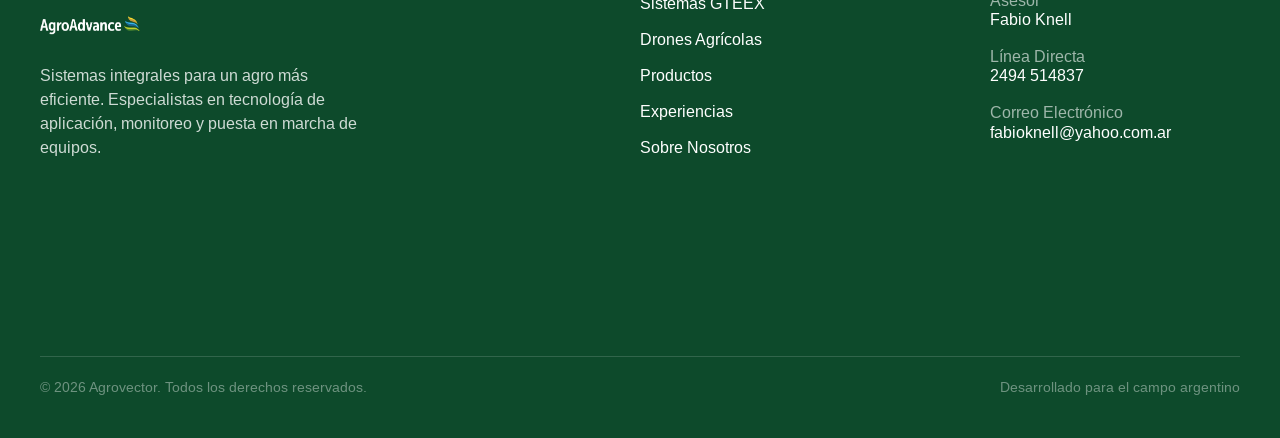
==== commit 766d687a: "mejoras" ====
--- a/index.html
+++ b/index.html
@@ -77,10 +77,12 @@
              
                 <ul class="nav-links">
                 
+                    <button class="menu-cerrar" aria-label="Cerrar menú">✕</button>
+                
                     <img class="logo" src="assets/img/logo-agrovector.webp" alt="Logo Agrovector">
                     
                     <li class="item-submenu">
-                        <a href="#all-products" class="link-toggle">Productos <span class="chevron">&gt;</span></a>
+                        <a href="#all-products" class="link-toggle">Productos <span class="chevron">▾</span></a>
                         
                         <ul class="submenu">
                             <li><a href="#gteex">GTEEX</a></li>
--- a/assets/css/style.css
+++ b/assets/css/style.css
@@ -11,9 +11,9 @@
 }
 header {
     position: sticky;
-    top: 0;                  /* Lo suelda al techo de la pantalla */
-    z-index: 1000;           /* Asegura que siempre esté por encima de las fotos al scrollear */
-    background-color: #F6F5F1; /* Fondo blanco para que no se mezclen las letras */
+    top: 0;                 
+    z-index: 1000;           
+    background-color: #F6F5F1; 
     transition: all 0.3s ease-in-out;
 }
 .hidden-header{
@@ -25,11 +25,11 @@
 .navbar {
     position: relative;
     display: flex;
-    justify-content: space-between; /* Logo a la izq, hamburguesa a la der */
+    justify-content: space-between; 
     align-items: center;
     padding: 0px 20px 0px 20px;
 }
-/* Ocultamos los links sueltos en el celular */
+
 .nav-links {
     height: auto;
     display: none; 
@@ -39,15 +39,58 @@
     flex-direction: column;
     background-color: #F6F5F1;
     position: absolute;
-    top: 100%;
+    top: 0;
     left: 0;
-    width: min(260px, 80%);
-    padding: 16px 24px 28px;
-    box-shadow: 0 18px 40px rgba(7, 32, 18, 0.18);
-}
-.nav-links.activo li {
+    width: min(300px, 85%);
+    height: 100vh;
+    min-height: 100vh;
+    padding: 24px 24px 90px;
+    box-shadow: 0 18px 40px rgba(7, 32, 18, 0.25);
+    overflow-y: auto;
+    z-index: 1000;
+}
+.nav-links.activo > .logo {
+    width: 62px;
+    margin: 8px auto 26px;
+    display: block;
+}
+.menu-cerrar {
+    position: absolute;
+    top: 18px;
+    right: 18px;
+    background: none;
+    border: none;
+    font-size: 26px;
+    line-height: 1;
+    color: #14302a;
+    cursor: pointer;
+    padding: 6px;
+    transition: color 0.2s ease, transform 0.2s ease;
+    z-index: 1;
+}
+.menu-cerrar:hover {
+    color: #0E5831;
+    transform: rotate(90deg);
+}
+.nav-links.activo > li {
     padding: 10px 0;
     list-style: none;
+}
+.nav-links.activo > .item-submenu {
+    padding: 10px 0 4px;
+}
+.nav-links.activo .link-toggle,
+.nav-links.activo > li > a {
+    font-size: 19px;
+    padding: 4px 0;
+}
+.nav-links.activo .mobile-contact-btn {
+    position: absolute;
+    bottom: 26px;
+    left: 24px;
+    right: 24px;
+    width: auto;
+    margin: 0;
 }
 
 .nav-links.activo li a {
@@ -72,12 +115,13 @@
 }
 .submenu li {
     padding: 9px 0;
+    list-style: none;
 }
 .submenu li a {
     font-size: 16px;
     color: #313418;
 }
-/* Esta clase se la agregará el JS cuando toquen la palabra "productos" */
+
 .item-submenu.abierto .submenu {
     display: flex;
 }
@@ -101,11 +145,11 @@
     transform: translateY(-2px);
     box-shadow: 0px 6px 10px rgba(14, 88, 49, 0.5);
 }
-/* Ocultamos el botón verde en el celular */
+
 .desktop-contact-btn {
     display: none;
 }
-/* Estilo para que la hamburguesa se vea bien */
+
 .menu-desplegable {
     background: none;
     border: none;
@@ -146,7 +190,7 @@
 .main-text-container {
     background-color: #F6F5F1;
     width: 100%;
-    padding: 24px 16px 10px 16px; /* Achicamos el de abajo a 16px */
+    padding: 24px 16px 10px 16px; 
     box-sizing: border-box;
 }
 .main-text-container h1{
@@ -166,7 +210,7 @@
     color: white;
     font-family: 'Arimo', sans-serif;
 }
-/* 2. Estilos visuales del botón para TODO tamaño de pantalla */
+
 .btn-conoce-mas {
     display: block;
     background-color: #0E5831;
@@ -175,10 +219,9 @@
     border: none;
     border-radius: 30px; 
     font-size: 13px;
-    /* Lo posicionamos flotando sobre la imagen */
     position: absolute;
-    top: 15px;    /* Un poco menos de margen que en la PC */
-    right: 15px;  /* Pegadito a la derecha */
+    top: 15px;    
+    right: 15px; 
     z-index: 10;
     white-space: nowrap;
     transition: transform 0.2s ease, box-shadow 0.2s ease;
@@ -188,10 +231,10 @@
     box-shadow: 0px 6px 10px rgba(14, 88, 49, 0.5);
 }
 .main-img-container img {
-    width: 100%;       /* Tope máximo: el ancho de la pantalla */
-    height: 369px;     /* La altura que querés en el diseño */
-    object-fit: cover; /* Recorta los bordes de la foto sin deformarla */
-    display: block;    /* Saca un espacio fantasma de 4px que suele quedar abajo de las fotos */
+    width: 100%;       
+    height: 369px;     
+    object-fit: cover;
+    display: block;    
 }
 
 /*CAPACITACIONES*/
@@ -204,7 +247,7 @@
 .capacitaciones-text-container {
     width: 87%;
     margin: 0 auto;
-    padding-bottom: 15px; /* Un poco de aire antes de que arranque el carrusel */
+    padding-bottom: 15px; 
 }
 .capacitaciones-text-container {
     text-align: center;
@@ -215,17 +258,17 @@
 }
 /*carrousel fotos capacitaciones*/
 .carrousel-img-container {
-    width: 95%;          /* Lo achicamos para que mida exactamente igual que tu texto */
-    margin: 0 auto;      /* Lo centramos para que los márgenes coincidan */
-    padding-bottom: 30px; /* Mantenemos el espacio de los puntitos */
-}
-/* Le das un alto fijo al contenedor de la grilla en mobile */
+    width: 95%;          
+    margin: 0 auto;      
+    padding-bottom: 30px; 
+}
+
 .swiper-slide {
   display: grid;
   grid-template-columns: 1fr 1fr 1fr;
   grid-template-rows: 1fr 1fr;
   gap: 6px;
-  height: 173px; /* Ajustás esta altura general y el grid escala las fotos solo */
+  height: 173px; 
 }
 .swiper-slide img {
   width: 100%;
@@ -234,19 +277,19 @@
 }
 .swiper-slide .big-img1 {
   grid-column: 1;
-  grid-row: 1 / 3; /* Ocupa columna 1 completa (alto total) */
+  grid-row: 1 / 3; 
 }
 .swiper-slide .small-img1 {
   grid-column: 2;
-  grid-row: 1;     /* Columna centro, arriba */
+  grid-row: 1;    
 }
 .swiper-slide .small-img2 {
   grid-column: 2;
-  grid-row: 2;    /* Columna centro, abajo */
+  grid-row: 2;    
 }
 .swiper-slide .big-img2 {
   grid-column: 3;
-  grid-row: 1 / 3; /* Ocupa columna 3 completa (alto total) */
+  grid-row: 1 / 3; 
 }
 .swiper-slide .big-img1, 
 .swiper-slide .big-img2{
@@ -263,7 +306,7 @@
     background-color: #0E5831;
     opacity: 0.4;
     margin: 0 6px ;
-    transition: all 0.3s ease;  /* Animación suave cuando cambia de slide */
+    transition: all 0.3s ease;  
 }
 .swiper-pagination-bullet-active {
     width: 30px;
@@ -280,14 +323,14 @@
 .products-main-info {
     background-color: #FFFFFF;
     width: 90%;
-    margin: 0 auto; /* Esto lo centra perfecto alineado con el texto de arriba */
+    margin: 0 auto; 
     height: auto;
-    padding: 20px; /* Espacio interno para que las marcas no toquen los bordes */
+    padding: 20px; 
 }
 .products-main-text {
     width: 90%;
     margin: 0 auto;
-    padding-bottom: 20px; /* Un poco de aire antes de la caja de marcas */
+    padding-bottom: 20px; 
     text-align: center;
 }
 .products-main-text h1,
@@ -301,14 +344,14 @@
     font-size: 16px;
     
 }
-/* Centra el contenedor para que quede angosto al medio */
+
 .brand-text {
     width: 85%;
     margin: 0 auto;
     text-align: center;
-    margin-bottom: 23px; /* Espacio antes de los productos */
-}
-/* Centra el H1 específicamente (como en tu diseño) */
+    margin-bottom: 23px; 
+}
+
 .brand-text h1,
 .brand-text h2,
 .brand-text h3 {
@@ -547,7 +590,7 @@
     width: 100%;
     height: 200px; 
     overflow: hidden;
-    flex-shrink: 0; /* la foto nunca se encoge: las 3 cards quedan alineadas */
+    flex-shrink: 0; 
 }
 .card-img-wrapper img {
     width: 100%;
@@ -576,8 +619,7 @@
     line-height: 1.55;
     margin: 0;
 }
-/* Link "Conocé más" en su propia línea, debajo del párrafo:
-   verde, negrita, subrayado sutil y flecha que se desliza al hover */
+
 .mas-info {
     display: inline-block;
     margin-top: 8px;
@@ -601,7 +643,7 @@
 .mas-info:hover::after {
     transform: translateX(3px);
 }
-/* Espacio invisible reservado en las otras cards (mismo alto que el link) */
+
 .mas-info--placeholder {
     visibility: hidden;
     pointer-events: none;
@@ -1009,7 +1051,7 @@
             background-color: #218838;
             color: #ffffff;
         }
-        /* Contenedor responsivo para el PDF */
+   
         .pdf-viewer-container {
             width: 100%;
             height: 80vh;
@@ -1087,7 +1129,7 @@
     .mobile-contact-btn{
         display: none;
     }
-    /* Le damos el estilo a los textos del menú */
+
     .nav-links li a {
         text-decoration: none;
         font-family: 'Arimo', sans-serif;
@@ -1098,17 +1140,16 @@
         color: #0E5831;
     }
     .item-submenu {
-        position: relative; /* Sirve de ancla para que el submenú caiga justo debajo */
+        position: relative; 
         height: 100%;
         display: flex;
         align-items: center;
     }
     .submenu {
-        display: none; /* Aseguramos que siga oculto */
-        position: absolute;
-        top: 100%; /* Cae justo debajo de la barra */
+        display: none;
+        top: 100%; 
         left: 50%;
-        transform: translateX(-30%); /* Lo centra perfectamente con la palabra 'productos' */
+        transform: translateX(-30%);
         list-style: none;
         min-width: 200px;
         padding: 10px 0;
@@ -1117,7 +1158,7 @@
         border-left: 2px solid rgba(14, 88, 49, 0.25);
         box-shadow: 0 12px 28px rgba(7, 32, 18, 0.16);
     }
-    /* En la compu, el submenú aparece al pasar el MOUSE (hover), no hace falta hacer click */
+ 
     .item-submenu:hover .submenu {
         display: flex;
     }
@@ -1131,10 +1172,10 @@
         text-align: left;
     }
     .submenu li a:hover {
-        color: #0E5831; /* Un verde más claro al pasar el mouse por las opciones */
+        color: #0E5831; 
     
     }
-    /* 4. Mostramos el botón de CONTACTANOS y le damos estilo */
+  
     .desktop-contact-btn {
         display: flex;
         align-items: center;
@@ -1402,16 +1443,16 @@
 
 .chevron {
     display: inline-block;
-    transition: transform 0.15s ease;
+    transition: transform 0.25s ease;
 }
 
 .item-submenu.abierto .chevron {
-    transform: rotate(90deg);
+    transform: rotate(180deg);
 }
 
 @media (hover: hover) {
     .item-submenu:hover .chevron {
-        transform: rotate(90deg);
+        transform: rotate(180deg);
     }
 }
 
